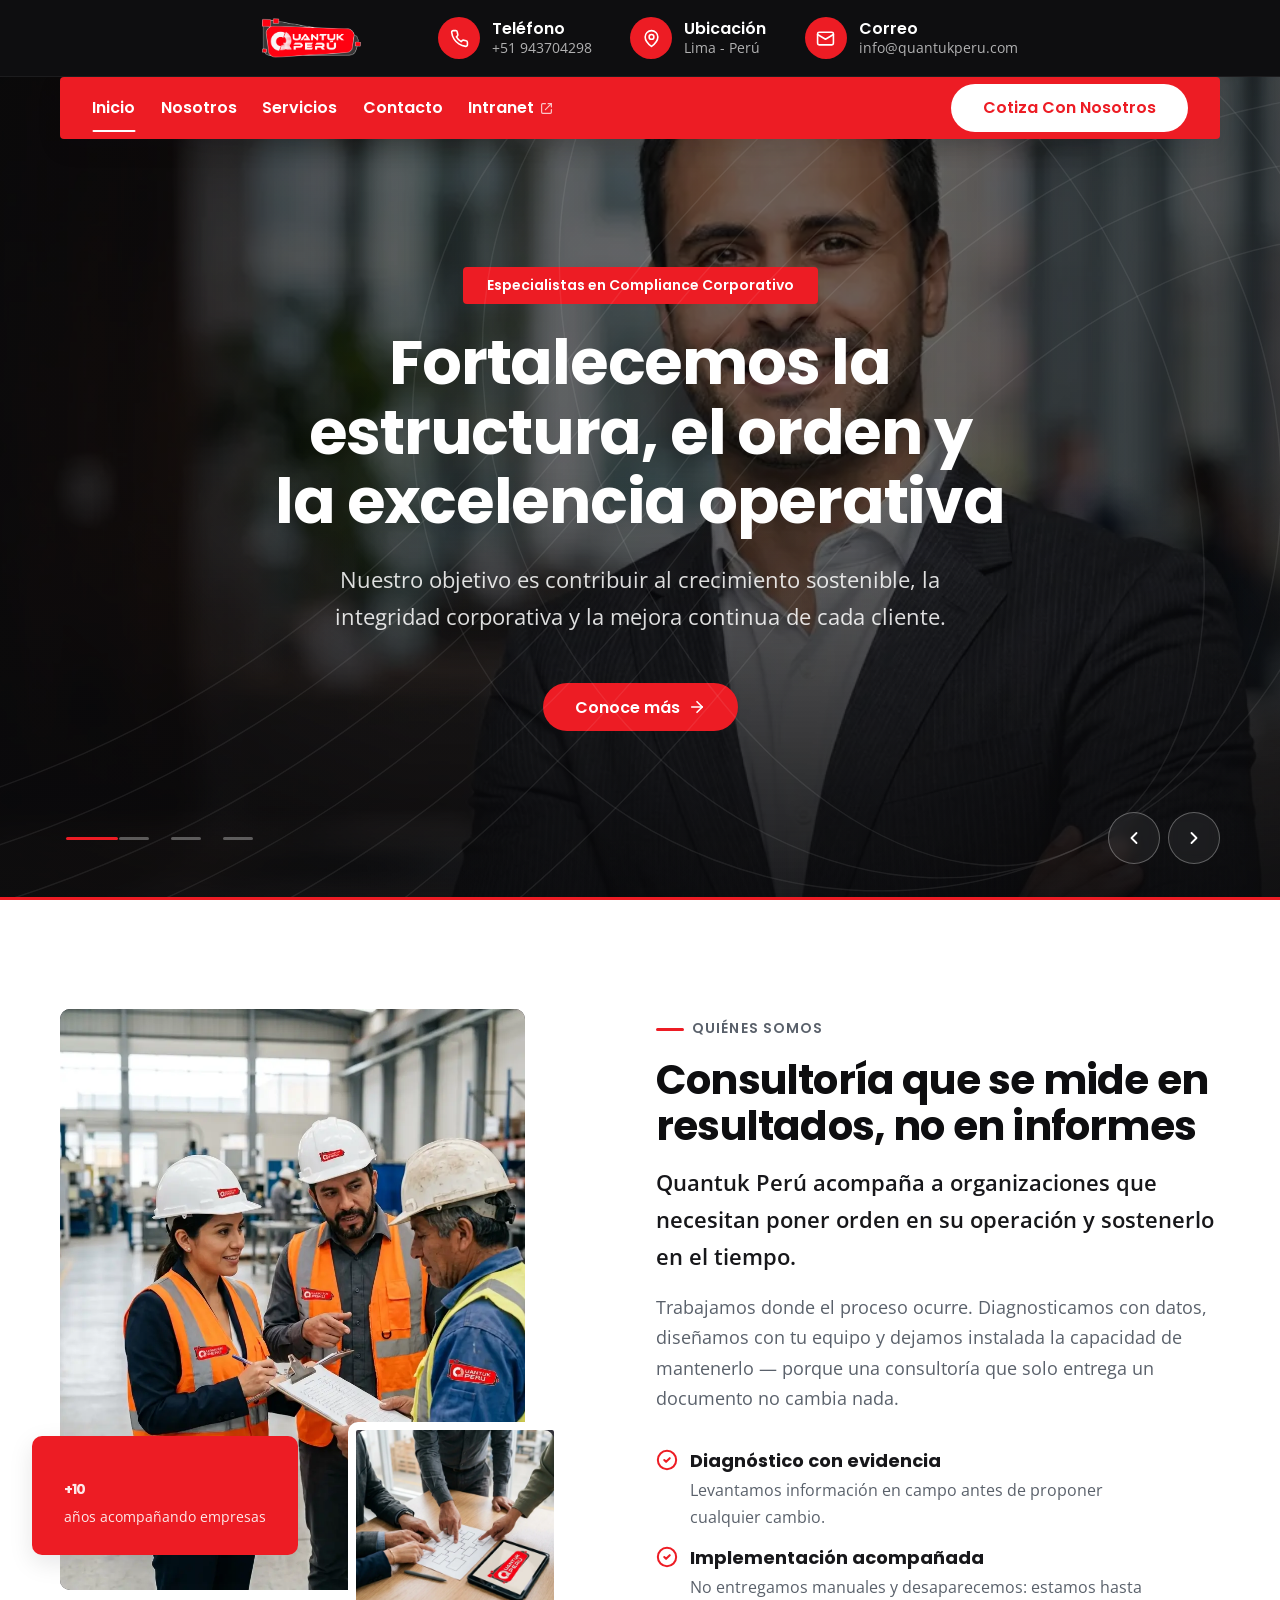
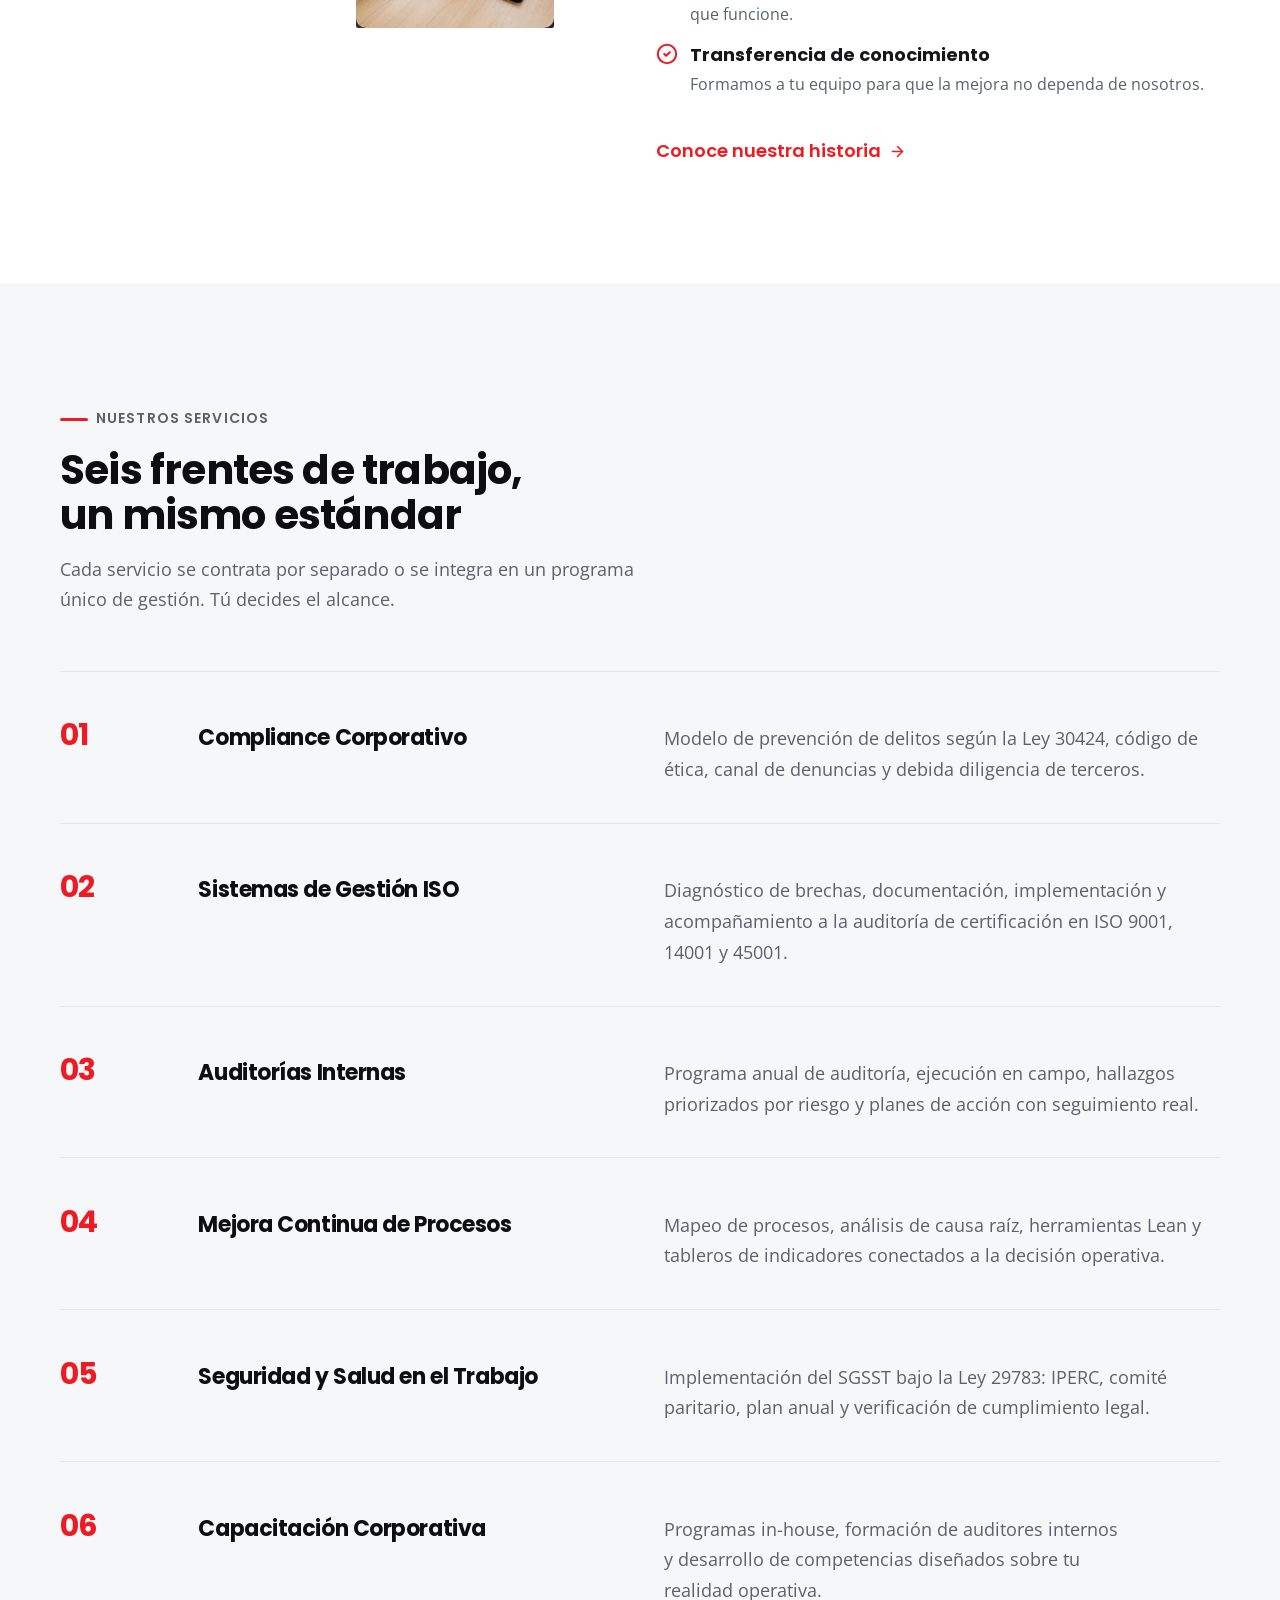
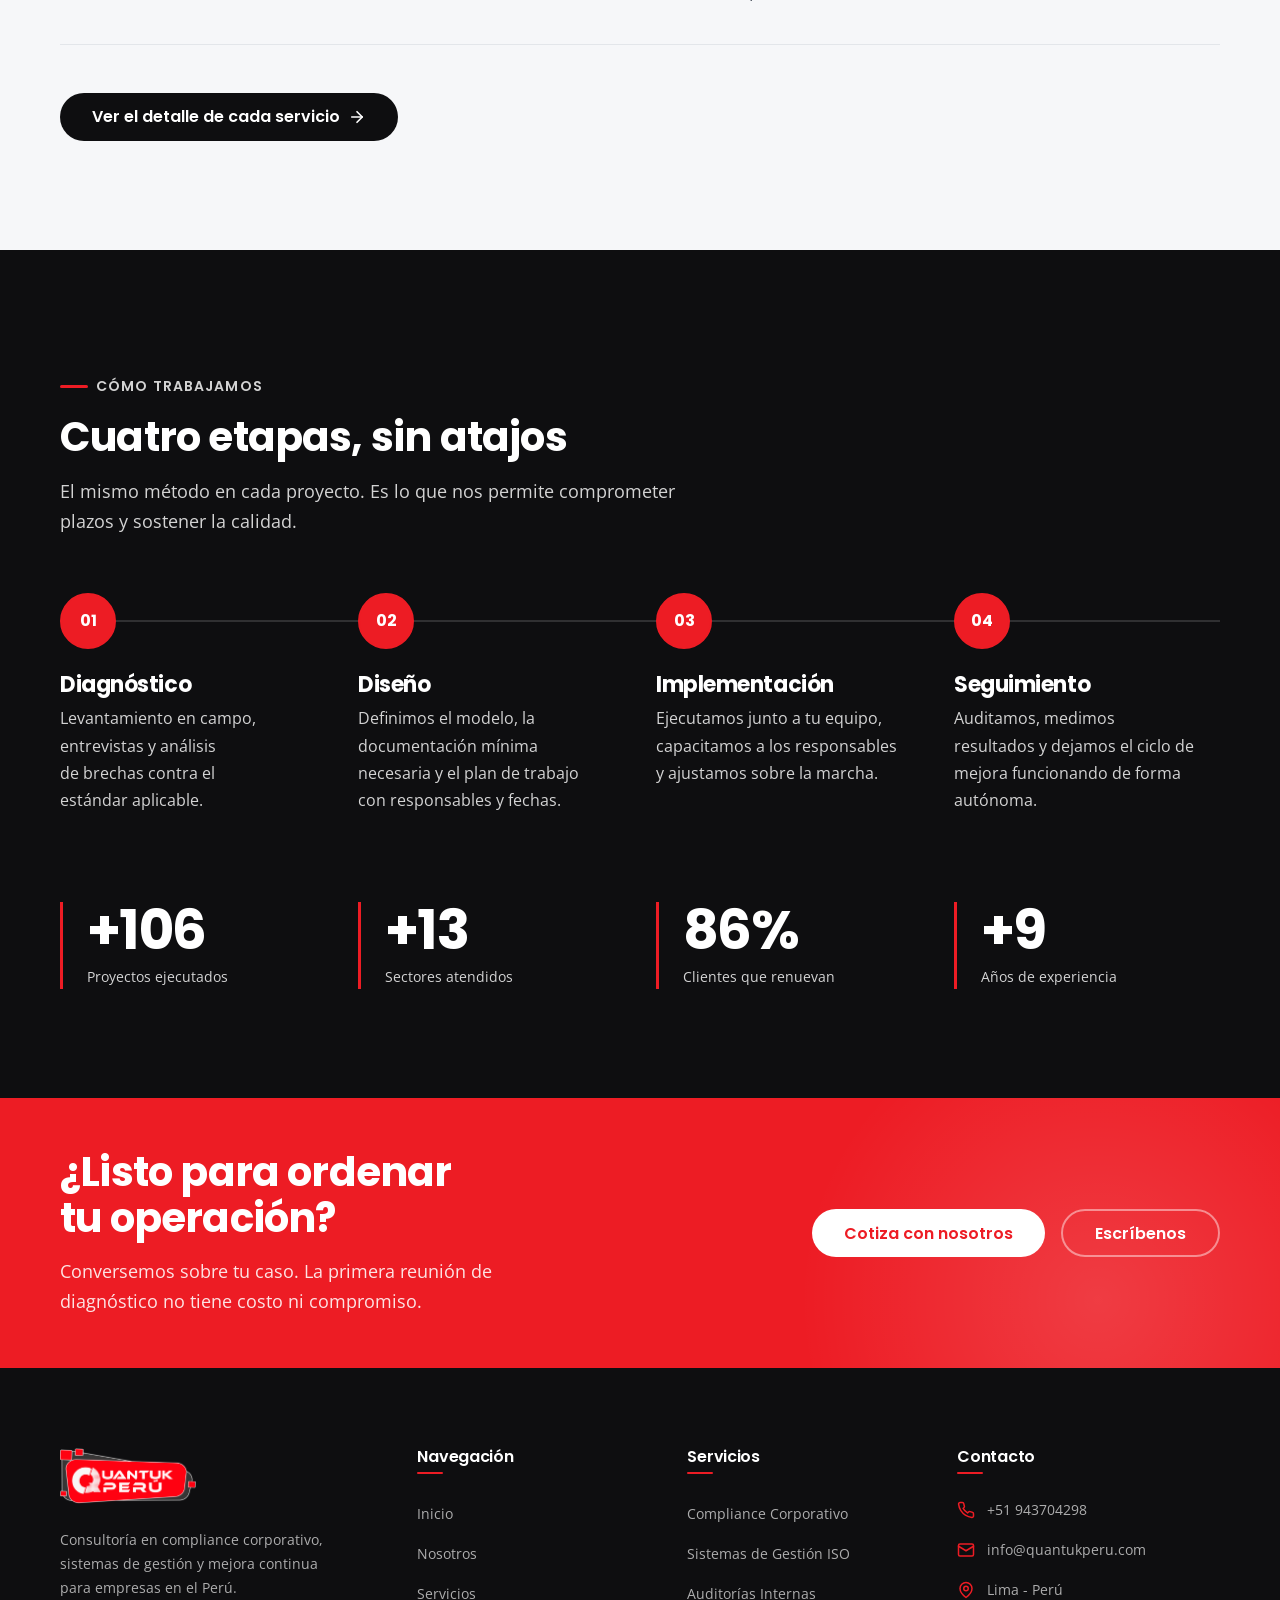
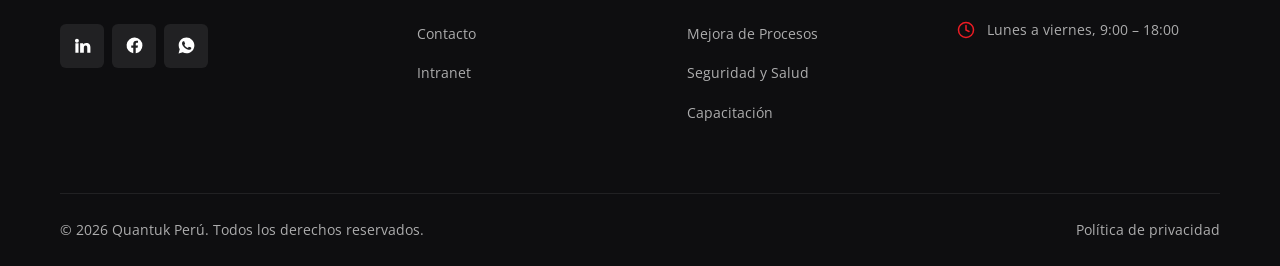
==== index.html @ 762ba863 "feat: URLs limpias sin extensión .html Las páginas se publican como /servicios en lugar de /servicio" ====
<!DOCTYPE html>
<html lang="es-PE">
<head>
<meta charset="utf-8">
<meta name="viewport" content="width=device-width, initial-scale=1">

<title>Quantuk Perú | Consultoría en Compliance y Mejora Continua</title>
<meta name="description" content="Consultora peruana en compliance corporativo, sistemas de gestión ISO y mejora continua de procesos. Fortalecemos la estructura, el orden y la excelencia operativa de tu empresa.">
<link rel="canonical" href="https://quantukperu.com/">
<meta name="robots" content="index, follow">
<meta name="theme-color" content="#ed1c24">

<!-- Open Graph / redes sociales -->
<meta property="og:type" content="website">
<meta property="og:locale" content="es_PE">
<meta property="og:site_name" content="Quantuk Perú">
<meta property="og:title" content="Quantuk Perú | Consultoría en Compliance y Mejora Continua">
<meta property="og:description" content="Fortalecemos la estructura, el orden y la excelencia operativa de tu empresa.">
<meta property="og:url" content="https://quantukperu.com/">
<meta property="og:image" content="https://quantukperu.com/assets/imagen/og/og-image.png">
<meta property="og:image:width" content="1200">
<meta property="og:image:height" content="630">
<meta name="twitter:card" content="summary_large_image">
<meta name="twitter:title" content="Quantuk Perú | Consultoría en Compliance y Mejora Continua">
<meta name="twitter:description" content="Fortalecemos la estructura, el orden y la excelencia operativa de tu empresa.">
<meta name="twitter:image" content="https://quantukperu.com/assets/imagen/og/og-image.png">

<link rel="icon" href="assets/imagen/LOGO ORIGINAL.png" type="image/png">
<link rel="apple-touch-icon" href="assets/imagen/LOGO ORIGINAL.png">

<link rel="preconnect" href="https://fonts.googleapis.com">
<link rel="preconnect" href="https://fonts.gstatic.com" crossorigin>
<link rel="stylesheet" href="https://fonts.googleapis.com/css2?family=Open+Sans:wght@300;400;500;600;700&family=Poppins:wght@400;500;600;700&display=swap">

<!-- Primera imagen del carrusel: es el elemento LCP de la página, la
     métrica de velocidad que mide Google. Se pide antes que las hojas
     de estilo para que empiece a descargar cuanto antes. -->
<link rel="preload" as="image" href="assets/imagen/hero/consultoria-compliance-corporativo.webp" fetchpriority="high">

<link rel="stylesheet" href="assets/css/base.css">
<link rel="stylesheet" href="assets/css/layout.css">
<link rel="stylesheet" href="assets/css/components.css">
<link rel="stylesheet" href="assets/css/pages.css">

<!-- Datos estructurados: identidad de la empresa para Google -->
<script type="application/ld+json">
{
  "@context": "https://schema.org",
  "@type": "ProfessionalService",
  "@id": "https://quantukperu.com/#organization",
  "name": "Quantuk Perú",
  "description": "Consultoría en compliance corporativo, sistemas de gestión ISO y mejora continua de procesos.",
  "url": "https://quantukperu.com/",
  "logo": "https://quantukperu.com/assets/imagen/LOGO ORIGINAL.png",
  "image": "https://quantukperu.com/assets/imagen/og/og-image.png",
  "telephone": "+51943704298",
  "email": "info@quantukperu.com",
  "priceRange": "$$",
  "address": {
    "@type": "PostalAddress",
    "addressLocality": "Lima",
    "addressCountry": "PE"
  },
  "areaServed": { "@type": "Country", "name": "Perú" },
  "knowsAbout": [
    "Compliance corporativo",
    "ISO 9001",
    "ISO 14001",
    "ISO 45001",
    "Auditoría interna",
    "Mejora continua de procesos",
    "Seguridad y salud en el trabajo"
  ]
}
</script>
</head>

<body>

<a class="skip-link" href="#main">Saltar al contenido principal</a>
<div class="scroll-progress" aria-hidden="true"></div>

<!-- ==========================================================================
     Sprite de iconos. Definido una sola vez, referenciado con <use>.
     SVG en vez de emojis: escalan sin perder nitidez y heredan el color.
     ========================================================================== -->
<svg width="0" height="0" style="position:absolute" aria-hidden="true" focusable="false">
  <defs>
    <g id="i-phone" fill="none" stroke="currentColor" stroke-width="2" stroke-linecap="round" stroke-linejoin="round"><path d="M22 16.92v3a2 2 0 0 1-2.18 2 19.79 19.79 0 0 1-8.63-3.07 19.5 19.5 0 0 1-6-6 19.79 19.79 0 0 1-3.07-8.67A2 2 0 0 1 4.11 2h3a2 2 0 0 1 2 1.72c.13.96.36 1.9.7 2.81a2 2 0 0 1-.45 2.11L8.09 9.91a16 16 0 0 0 6 6l1.27-1.27a2 2 0 0 1 2.11-.45c.9.34 1.85.57 2.81.7A2 2 0 0 1 22 16.92z"/></g>
    <g id="i-pin" fill="none" stroke="currentColor" stroke-width="2" stroke-linecap="round" stroke-linejoin="round"><path d="M20 10c0 6-8 12-8 12s-8-6-8-12a8 8 0 0 1 16 0z"/><circle cx="12" cy="10" r="3"/></g>
    <g id="i-mail" fill="none" stroke="currentColor" stroke-width="2" stroke-linecap="round" stroke-linejoin="round"><rect x="2" y="4" width="20" height="16" rx="2"/><path d="m22 7-10 6L2 7"/></g>
    <g id="i-arrow-right" fill="none" stroke="currentColor" stroke-width="2.2" stroke-linecap="round" stroke-linejoin="round"><path d="M5 12h14"/><path d="m12 5 7 7-7 7"/></g>
    <g id="i-chevron-left" fill="none" stroke="currentColor" stroke-width="2.2" stroke-linecap="round" stroke-linejoin="round"><path d="m15 18-6-6 6-6"/></g>
    <g id="i-chevron-right" fill="none" stroke="currentColor" stroke-width="2.2" stroke-linecap="round" stroke-linejoin="round"><path d="m9 18 6-6-6-6"/></g>
    <g id="i-check" fill="none" stroke="currentColor" stroke-width="2.2" stroke-linecap="round" stroke-linejoin="round"><circle cx="12" cy="12" r="10"/><path d="m9 12 2 2 4-4"/></g>
    <g id="i-close" fill="none" stroke="currentColor" stroke-width="2.2" stroke-linecap="round" stroke-linejoin="round"><path d="M18 6 6 18"/><path d="m6 6 12 12"/></g>
    <g id="i-external" fill="none" stroke="currentColor" stroke-width="2.2" stroke-linecap="round" stroke-linejoin="round"><path d="M15 3h6v6"/><path d="M10 14 21 3"/><path d="M21 14v5a2 2 0 0 1-2 2H5a2 2 0 0 1-2-2V5a2 2 0 0 1 2-2h5"/></g>
    <g id="i-alert" fill="none" stroke="currentColor" stroke-width="2.2" stroke-linecap="round" stroke-linejoin="round"><circle cx="12" cy="12" r="10"/><path d="M12 8v4"/><path d="M12 16h.01"/></g>
    <g id="i-clock" fill="none" stroke="currentColor" stroke-width="2" stroke-linecap="round" stroke-linejoin="round"><circle cx="12" cy="12" r="10"/><path d="M12 6v6l4 2"/></g>
    <g id="i-linkedin" fill="currentColor"><path d="M4.98 3.5a2.5 2.5 0 1 1 0 5 2.5 2.5 0 0 1 0-5zM3 9h4v12H3zM9 9h3.8v1.64h.05c.53-.95 1.83-1.95 3.76-1.95C20.6 8.69 22 11 22 14.4V21h-4v-5.9c0-1.4-.03-3.2-2-3.2s-2.3 1.53-2.3 3.1V21H9z"/></g>
    <g id="i-facebook" fill="currentColor"><path d="M22 12a10 10 0 1 0-11.56 9.88v-6.99H7.9V12h2.54V9.8c0-2.5 1.5-3.89 3.77-3.89 1.1 0 2.24.2 2.24.2v2.46h-1.26c-1.24 0-1.63.77-1.63 1.56V12h2.78l-.45 2.89h-2.33v6.99A10 10 0 0 0 22 12z"/></g>
    <g id="i-whatsapp" fill="currentColor"><path d="M12.04 2C6.58 2 2.13 6.45 2.13 11.91c0 1.75.46 3.45 1.32 4.95L2 22l5.25-1.38a9.87 9.87 0 0 0 4.79 1.22h.01c5.46 0 9.91-4.45 9.91-9.91 0-2.65-1.03-5.14-2.9-7.01A9.82 9.82 0 0 0 12.04 2zm5.8 14.06c-.25.69-1.44 1.32-1.99 1.37-.53.05-1.02.24-3.44-.72-2.9-1.14-4.74-4.1-4.88-4.29-.14-.19-1.16-1.55-1.16-2.95s.73-2.09 1-2.38c.26-.29.57-.36.76-.36h.55c.17 0 .42-.07.65.5.24.58.81 2 .88 2.14.07.15.12.32.02.5-.1.19-.15.31-.29.48-.15.17-.31.38-.44.51-.15.14-.3.3-.13.59.17.29.76 1.25 1.63 2.03 1.12 1 2.06 1.31 2.35 1.46.29.14.46.12.63-.07.17-.19.73-.85.92-1.14.19-.29.39-.24.65-.14.26.09 1.66.78 1.94.93.29.14.48.21.55.33.07.12.07.69-.18 1.38z"/></g>
  </defs>
</svg>

<!-- ==========================================================================
     HEADER — topbar negra + barra roja montada sobre el hero
     Idéntico en las cuatro páginas.
     ========================================================================== -->
<header class="site-header" id="siteHeader">

  <div class="topbar">
    <div class="container topbar__inner">

      <a class="brand" href="/" aria-label="Quantuk Perú, ir al inicio">
        <img src="assets/imagen/LOGO ORIGINAL.png" alt="Quantuk Perú" width="200" height="67">
      </a>

      <ul class="topbar__contacts">
        <li class="topbar__contact">
          <span class="topbar__icon" aria-hidden="true"><svg viewBox="0 0 24 24"><use href="#i-phone"></use></svg></span>
          <span class="topbar__meta">
            <span class="topbar__label">Teléfono</span>
            <a class="topbar__value" href="tel:+51943704298">+51 943704298</a>
          </span>
        </li>
        <li class="topbar__contact">
          <span class="topbar__icon" aria-hidden="true"><svg viewBox="0 0 24 24"><use href="#i-pin"></use></svg></span>
          <span class="topbar__meta">
            <span class="topbar__label">Ubicación</span>
            <span class="topbar__value">Lima - Perú</span>
          </span>
        </li>
        <li class="topbar__contact">
          <span class="topbar__icon" aria-hidden="true"><svg viewBox="0 0 24 24"><use href="#i-mail"></use></svg></span>
          <span class="topbar__meta">
            <span class="topbar__label">Correo</span>
            <a class="topbar__value" href="mailto:info@quantukperu.com">info@quantukperu.com</a>
          </span>
        </li>
      </ul>

    </div>
  </div>

  <div class="container navbar-wrap">
    <nav class="navbar" aria-label="Navegación principal">

      <a class="navbar__brand" href="/" aria-label="Quantuk Perú, ir al inicio">
        <img src="assets/imagen/LOGO ORIGINAL.png" alt="" width="102" height="34">
      </a>

      <ul class="navbar__menu">
        <li><a class="navbar__link" href="/" aria-current="page">Inicio</a></li>
        <li><a class="navbar__link" href="/nosotros">Nosotros</a></li>
        <li><a class="navbar__link" href="/servicios">Servicios</a></li>
        <li><a class="navbar__link" href="/contacto">Contacto</a></li>
        <li>
          <a class="navbar__link navbar__link--external" href="https://rrhh.quantukperu.com/login" target="_blank" rel="noopener noreferrer">
            Intranet
            <svg viewBox="0 0 24 24" aria-hidden="true"><use href="#i-external"></use></svg>
            <span class="visually-hidden">(se abre en una pestaña nueva)</span>
          </a>
        </li>
      </ul>

      <div class="navbar__actions">
        <button class="btn btn--light" type="button" data-quote-open>Cotiza Con Nosotros</button>
        <button class="nav-toggle" type="button" data-drawer-open aria-expanded="false" aria-controls="mobileDrawer" aria-label="Abrir menú de navegación">
          <span class="nav-toggle__bars"></span>
        </button>
      </div>

    </nav>
  </div>

</header>

<!-- Drawer móvil -->
<div class="drawer-scrim" aria-hidden="true"></div>

<aside class="drawer" id="mobileDrawer" aria-hidden="true" aria-label="Menú de navegación">
  <div class="drawer__head">
    <img src="assets/imagen/LOGO ORIGINAL.png" alt="Quantuk Perú" width="120" height="40">
    <button class="drawer__close" type="button" data-drawer-close aria-label="Cerrar menú">
      <svg viewBox="0 0 24 24" aria-hidden="true"><use href="#i-close"></use></svg>
    </button>
  </div>

  <nav class="drawer__menu" aria-label="Navegación móvil">
    <a class="drawer__link" href="/" aria-current="page">Inicio</a>
    <a class="drawer__link" href="/nosotros">Nosotros</a>
    <a class="drawer__link" href="/servicios">Servicios</a>
    <a class="drawer__link" href="/contacto">Contacto</a>
    <a class="drawer__link" href="https://rrhh.quantukperu.com/login" target="_blank" rel="noopener noreferrer">
      Intranet <svg viewBox="0 0 24 24" aria-hidden="true"><use href="#i-external"></use></svg>
    </a>
  </nav>

  <button class="btn btn--primary btn--block" type="button" data-quote-open>Cotiza Con Nosotros</button>

  <div class="drawer__contacts">
    <a href="tel:+51943704298"><svg viewBox="0 0 24 24" aria-hidden="true"><use href="#i-phone"></use></svg> +51 943704298</a>
    <a href="mailto:info@quantukperu.com"><svg viewBox="0 0 24 24" aria-hidden="true"><use href="#i-mail"></use></svg> info@quantukperu.com</a>
    <span><svg viewBox="0 0 24 24" aria-hidden="true"><use href="#i-pin"></use></svg> Lima - Perú</span>
  </div>
</aside>

<main id="main">

  <!-- ========================================================================
       HERO — carrusel de 4 diapositivas
       Cada slide trae su propia imagen y su propio texto.
       Cada foto va en una etiqueta de imagen con su texto alternativo.
       Nombres y medidas: assets/imagen/LEEME-IMAGENES.md
       ======================================================================== -->
  <section class="hero" data-carousel aria-roledescription="carrusel" aria-label="Presentación de Quantuk Perú" tabindex="-1">

    <div class="hero__slides">

      <article class="hero__slide is-active" id="hero-slide-1" role="tabpanel" aria-roledescription="diapositiva" aria-label="1 de 4">
        <div class="hero__media">
            <img src="assets/imagen/hero/consultoria-compliance-corporativo.webp"
                 alt="Consultor de Quantuk Perú en las oficinas de una empresa cliente en Lima"
                 width="1488" height="716" fetchpriority="high" decoding="async">
          </div>
        <div class="hero__scrim"></div>
        <div class="hero__content">
          <div class="container">
            <div class="hero__body">
              <p class="hero__eyebrow">Especialistas en Compliance Corporativo</p>
              <h1 class="hero__title">Fortalecemos la estructura, el orden y la excelencia operativa</h1>
              <p class="hero__text">Nuestro objetivo es contribuir al crecimiento sostenible, la integridad corporativa y la mejora continua de cada cliente.</p>
              <div class="hero__actions">
                <a class="btn btn--primary" href="/nosotros">Conoce más <svg viewBox="0 0 24 24" aria-hidden="true"><use href="#i-arrow-right"></use></svg></a>
              </div>
            </div>
          </div>
        </div>
      </article>

      <article class="hero__slide" id="hero-slide-2" role="tabpanel" aria-roledescription="diapositiva" aria-label="2 de 4">
        <div class="hero__media">
            <img src="assets/imagen/hero/certificacion-iso-9001-14001-45001.webp"
                 alt="Equipo consultor junto a los sellos de certificación ISO 9001, ISO 14001 e ISO 45001"
                 width="1488" height="716" fetchpriority="low" decoding="async">
          </div>
        <div class="hero__scrim"></div>
        <div class="hero__content">
          <div class="container">
            <div class="hero__body">
              <p class="hero__eyebrow">Sistemas de Gestión ISO</p>
              <p class="hero__title">Certificaciones que sostienen tu crecimiento</p>
              <p class="hero__text">Diagnóstico, implementación y acompañamiento hasta la certificación en ISO 9001, ISO 14001 e ISO 45001.</p>
              <div class="hero__actions">
                <a class="btn btn--primary" href="/servicios">Ver servicios <svg viewBox="0 0 24 24" aria-hidden="true"><use href="#i-arrow-right"></use></svg></a>
              </div>
            </div>
          </div>
        </div>
      </article>

      <article class="hero__slide" id="hero-slide-3" role="tabpanel" aria-roledescription="diapositiva" aria-label="3 de 4">
        <div class="hero__media">
            <img src="assets/imagen/hero/mejora-continua-de-procesos.webp"
                 alt="Consultora revisando indicadores de proceso en una sala de trabajo"
                 width="1488" height="716" fetchpriority="low" decoding="async">
          </div>
        <div class="hero__scrim"></div>
        <div class="hero__content">
          <div class="container">
            <div class="hero__body">
              <p class="hero__eyebrow">Mejora Continua de Procesos</p>
              <p class="hero__title">Procesos claros, decisiones firmes, resultados medibles</p>
              <p class="hero__text">Mapeamos tu operación, eliminamos lo que no aporta y construimos indicadores que de verdad se usan para decidir.</p>
              <div class="hero__actions">
                <a class="btn btn--primary" href="#metodologia">Ver metodología <svg viewBox="0 0 24 24" aria-hidden="true"><use href="#i-arrow-right"></use></svg></a>
              </div>
            </div>
          </div>
        </div>
      </article>

      <article class="hero__slide" id="hero-slide-4" role="tabpanel" aria-roledescription="diapositiva" aria-label="4 de 4">
        <div class="hero__media">
            <img src="assets/imagen/hero/capacitacion-corporativa-empresas.webp"
                 alt="Sesión de capacitación corporativa con el equipo operativo de un cliente"
                 width="1488" height="716" fetchpriority="low" decoding="async">
          </div>
        <div class="hero__scrim"></div>
        <div class="hero__content">
          <div class="container">
            <div class="hero__body">
              <p class="hero__eyebrow">Capacitación Corporativa</p>
              <p class="hero__title">Equipos preparados para sostener el estándar</p>
              <p class="hero__text">Programas diseñados sobre la realidad operativa de tu organización, no sobre plantillas genéricas.</p>
              <div class="hero__actions">
                <button class="btn btn--primary" type="button" data-quote-open data-quote-service="capacitacion">Cotiza con nosotros <svg viewBox="0 0 24 24" aria-hidden="true"><use href="#i-arrow-right"></use></svg></button>
              </div>
            </div>
          </div>
        </div>
      </article>

    </div>

    <!-- Line-art decorativo, capa de parallax -->
    <div class="hero__lines" data-parallax="0.08" aria-hidden="true">
      <svg viewBox="0 0 900 900" preserveAspectRatio="xMidYMid slice" fill="none" stroke="rgba(255,255,255,.28)" stroke-width="1">
        <path d="M-40 700C160 640 300 520 420 360S700 60 940 40"/>
        <path d="M-40 740C170 680 315 560 435 400S710 100 940 80"/>
        <path d="M-40 780C180 720 330 600 450 440S720 140 940 120"/>
        <path d="M-40 820C190 760 345 640 465 480S730 180 940 160"/>
        <path d="M-40 860C200 800 360 680 480 520S740 220 940 200"/>
        <path d="M60 900C240 820 380 700 500 545S760 260 940 245"/>
        <path d="M140 900C300 840 420 730 540 580S790 310 940 300"/>
        <ellipse cx="620" cy="430" rx="330" ry="330" transform="rotate(-24 620 430)"/>
        <ellipse cx="620" cy="430" rx="270" ry="330" transform="rotate(-24 620 430)"/>
        <ellipse cx="620" cy="430" rx="200" ry="330" transform="rotate(-24 620 430)"/>
      </svg>
    </div>

    <!-- Controles -->
    <div class="hero__controls">
      <div class="hero__dots" role="tablist" aria-label="Seleccionar diapositiva">
        <button class="hero__dot" type="button" role="tab" aria-controls="hero-slide-1" aria-selected="true" aria-label="Diapositiva 1"></button>
        <button class="hero__dot" type="button" role="tab" aria-controls="hero-slide-2" aria-selected="false" aria-label="Diapositiva 2"></button>
        <button class="hero__dot" type="button" role="tab" aria-controls="hero-slide-3" aria-selected="false" aria-label="Diapositiva 3"></button>
        <button class="hero__dot" type="button" role="tab" aria-controls="hero-slide-4" aria-selected="false" aria-label="Diapositiva 4"></button>
      </div>

      <div class="hero__arrows">
        <button class="hero__arrow" type="button" data-carousel-prev aria-label="Diapositiva anterior">
          <svg viewBox="0 0 24 24" aria-hidden="true"><use href="#i-chevron-left"></use></svg>
        </button>
        <button class="hero__arrow" type="button" data-carousel-next aria-label="Diapositiva siguiente">
          <svg viewBox="0 0 24 24" aria-hidden="true"><use href="#i-chevron-right"></use></svg>
        </button>
      </div>
    </div>

    <div class="hero__progress" aria-hidden="true"><span></span></div>
    <p class="visually-hidden" aria-live="polite" data-carousel-live></p>

  </section>

  <!-- ========================================================================
       NOSOTROS — composición editorial asimétrica
       ======================================================================== -->
  <section class="section" id="nosotros" aria-labelledby="nosotros-title">
    <div class="container grid">

      <div class="col-5" data-reveal="left">
        <div class="editorial">
          <div class="editorial-media">
            <img class="editorial-media__img" src="assets/imagen/nosotros/consultores-en-planta-cliente.webp"
               alt="Consultores de Quantuk Perú revisando un proceso junto al equipo de un cliente"
               width="900" height="1125" loading="lazy" decoding="async">
            <div class="editorial-media__inset">
              <img class="editorial-media__img" src="assets/imagen/nosotros/reunion-de-trabajo-consultoria.webp"
               alt="Equipo de trabajo analizando un diagrama de procesos"
               width="600" height="600" loading="lazy" decoding="async">
            </div>
          </div>
          <div class="editorial-badge">
            <strong><span data-count-to="10" data-count-prefix="+">+10</span></strong>
            <span>años acompañando empresas</span>
          </div>
        </div>
      </div>

      <div class="col-6 start-7 self-center prose" data-reveal>
        <p class="eyebrow">Quiénes somos</p>
        <h2 id="nosotros-title">Consultoría que se mide en resultados, no en informes</h2>
        <p class="lead">Quantuk Perú acompaña a organizaciones que necesitan poner orden en su operación y sostenerlo en el tiempo.</p>
        <p>Trabajamos donde el proceso ocurre. Diagnosticamos con datos, diseñamos con tu equipo y dejamos instalada la capacidad de mantenerlo — porque una consultoría que solo entrega un documento no cambia nada.</p>

        <ul class="checklist">
          <li>
            <svg viewBox="0 0 24 24" aria-hidden="true"><use href="#i-check"></use></svg>
            <span>
              <strong>Diagnóstico con evidencia</strong>
              <p>Levantamos información en campo antes de proponer cualquier cambio.</p>
            </span>
          </li>
          <li>
            <svg viewBox="0 0 24 24" aria-hidden="true"><use href="#i-check"></use></svg>
            <span>
              <strong>Implementación acompañada</strong>
              <p>No entregamos manuales y desaparecemos: estamos hasta que funcione.</p>
            </span>
          </li>
          <li>
            <svg viewBox="0 0 24 24" aria-hidden="true"><use href="#i-check"></use></svg>
            <span>
              <strong>Transferencia de conocimiento</strong>
              <p>Formamos a tu equipo para que la mejora no dependa de nosotros.</p>
            </span>
          </li>
        </ul>

        <p style="margin-top:var(--space-lg)">
          <a class="link-arrow" href="/nosotros">Conoce nuestra historia <svg viewBox="0 0 24 24" aria-hidden="true"><use href="#i-arrow-right"></use></svg></a>
        </p>
      </div>

    </div>
  </section>

  <!-- ========================================================================
       SERVICIOS — filas numeradas, sin cards
       ======================================================================== -->
  <section class="section section--alt" id="servicios" aria-labelledby="servicios-title">
    <div class="container">

      <div class="section-head" data-reveal>
        <p class="eyebrow">Nuestros servicios</p>
        <h2 id="servicios-title">Seis frentes de trabajo, un mismo estándar</h2>
        <p>Cada servicio se contrata por separado o se integra en un programa único de gestión. Tú decides el alcance.</p>
      </div>

      <div class="feature-rows">

        <article class="feature-row" data-reveal data-reveal-delay="0">
          <span class="feature-row__num">01</span>
          <h3>Compliance Corporativo</h3>
          <p>Modelo de prevención de delitos según la Ley 30424, código de ética, canal de denuncias y debida diligencia de terceros.</p>
        </article>

        <article class="feature-row" data-reveal data-reveal-delay="60">
          <span class="feature-row__num">02</span>
          <h3>Sistemas de Gestión ISO</h3>
          <p>Diagnóstico de brechas, documentación, implementación y acompañamiento a la auditoría de certificación en ISO 9001, 14001 y 45001.</p>
        </article>

        <article class="feature-row" data-reveal data-reveal-delay="120">
          <span class="feature-row__num">03</span>
          <h3>Auditorías Internas</h3>
          <p>Programa anual de auditoría, ejecución en campo, hallazgos priorizados por riesgo y planes de acción con seguimiento real.</p>
        </article>

        <article class="feature-row" data-reveal data-reveal-delay="180">
          <span class="feature-row__num">04</span>
          <h3>Mejora Continua de Procesos</h3>
          <p>Mapeo de procesos, análisis de causa raíz, herramientas Lean y tableros de indicadores conectados a la decisión operativa.</p>
        </article>

        <article class="feature-row" data-reveal data-reveal-delay="240">
          <span class="feature-row__num">05</span>
          <h3>Seguridad y Salud en el Trabajo</h3>
          <p>Implementación del SGSST bajo la Ley 29783: IPERC, comité paritario, plan anual y verificación de cumplimiento legal.</p>
        </article>

        <article class="feature-row" data-reveal data-reveal-delay="300">
          <span class="feature-row__num">06</span>
          <h3>Capacitación Corporativa</h3>
          <p>Programas in-house, formación de auditores internos y desarrollo de competencias diseñados sobre tu realidad operativa.</p>
        </article>

      </div>

      <p style="margin-top:var(--space-xl)" data-reveal>
        <a class="btn btn--dark" href="/servicios">Ver el detalle de cada servicio <svg viewBox="0 0 24 24" aria-hidden="true"><use href="#i-arrow-right"></use></svg></a>
      </p>

    </div>
  </section>


  <!-- ========================================================================
       METODOLOGÍA + CIFRAS
       ======================================================================== -->
  <section class="section section--dark" id="metodologia" aria-labelledby="metodologia-title">
    <div class="container">

      <div class="section-head" data-reveal>
        <p class="eyebrow">Cómo trabajamos</p>
        <h2 id="metodologia-title">Cuatro etapas, sin atajos</h2>
        <p>El mismo método en cada proyecto. Es lo que nos permite comprometer plazos y sostener la calidad.</p>
      </div>

      <div class="timeline">
        <article class="timeline__step" data-reveal data-reveal-delay="0">
          <div class="timeline__marker">01</div>
          <h3>Diagnóstico</h3>
          <p>Levantamiento en campo, entrevistas y análisis de brechas contra el estándar aplicable.</p>
        </article>
        <article class="timeline__step" data-reveal data-reveal-delay="80">
          <div class="timeline__marker">02</div>
          <h3>Diseño</h3>
          <p>Definimos el modelo, la documentación mínima necesaria y el plan de trabajo con responsables y fechas.</p>
        </article>
        <article class="timeline__step" data-reveal data-reveal-delay="160">
          <div class="timeline__marker">03</div>
          <h3>Implementación</h3>
          <p>Ejecutamos junto a tu equipo, capacitamos a los responsables y ajustamos sobre la marcha.</p>
        </article>
        <article class="timeline__step" data-reveal data-reveal-delay="240">
          <div class="timeline__marker">04</div>
          <h3>Seguimiento</h3>
          <p>Auditamos, medimos resultados y dejamos el ciclo de mejora funcionando de forma autónoma.</p>
        </article>
      </div>

      <!-- TODO: reemplazar estas cifras por las reales de Quantuk antes de publicar -->
      <div class="stats" style="margin-top:var(--space-3xl)" data-reveal>
        <div class="stat">
          <span class="stat__value" data-count-to="120" data-count-prefix="+">+120</span>
          <span class="stat__label">Proyectos ejecutados</span>
        </div>
        <div class="stat">
          <span class="stat__value" data-count-to="15" data-count-prefix="+">+15</span>
          <span class="stat__label">Sectores atendidos</span>
        </div>
        <div class="stat">
          <span class="stat__value" data-count-to="98" data-count-suffix="%">98%</span>
          <span class="stat__label">Clientes que renuevan</span>
        </div>
        <div class="stat">
          <span class="stat__value" data-count-to="10" data-count-prefix="+">+10</span>
          <span class="stat__label">Años de experiencia</span>
        </div>
      </div>

    </div>
  </section>

  <!-- ========================================================================
       BANDA CTA
       ======================================================================== -->
  <section class="cta-band" aria-labelledby="cta-title">
    <div class="container cta-band__inner">
      <div data-reveal="left">
        <h2 id="cta-title">¿Listo para ordenar tu operación?</h2>
        <p>Conversemos sobre tu caso. La primera reunión de diagnóstico no tiene costo ni compromiso.</p>
      </div>
      <div class="hero__actions" data-reveal="right">
        <button class="btn btn--light" type="button" data-quote-open>Cotiza con nosotros</button>
        <a class="btn btn--ghost" href="/contacto">Escríbenos</a>
      </div>
    </div>
  </section>

</main>

<!-- ==========================================================================
     FOOTER
     ========================================================================== -->
<footer class="site-footer">
  <div class="container">
    <div class="site-footer__grid">

      <div class="site-footer__brand">
        <img src="assets/imagen/LOGO ORIGINAL.png" alt="Quantuk Perú" width="168" height="56">
        <p>Consultoría en compliance corporativo, sistemas de gestión y mejora continua para empresas en el Perú.</p>
        <div class="footer-social">
          <a href="https://www.linkedin.com/" target="_blank" rel="noopener noreferrer" aria-label="LinkedIn de Quantuk Perú">
            <svg viewBox="0 0 24 24" aria-hidden="true"><use href="#i-linkedin"></use></svg>
          </a>
          <a href="https://www.facebook.com/" target="_blank" rel="noopener noreferrer" aria-label="Facebook de Quantuk Perú">
            <svg viewBox="0 0 24 24" aria-hidden="true"><use href="#i-facebook"></use></svg>
          </a>
          <a href="https://wa.me/51943704298" target="_blank" rel="noopener noreferrer" aria-label="WhatsApp de Quantuk Perú">
            <svg viewBox="0 0 24 24" aria-hidden="true"><use href="#i-whatsapp"></use></svg>
          </a>
        </div>
      </div>

      <nav aria-labelledby="footer-nav-title">
        <h2 class="footer-title" id="footer-nav-title">Navegación</h2>
        <ul class="footer-list">
          <li><a href="/">Inicio</a></li>
          <li><a href="/nosotros">Nosotros</a></li>
          <li><a href="/servicios">Servicios</a></li>
          <li><a href="/contacto">Contacto</a></li>
          <li><a href="https://rrhh.quantukperu.com/login" target="_blank" rel="noopener noreferrer">Intranet</a></li>
        </ul>
      </nav>

      <nav aria-labelledby="footer-serv-title">
        <h2 class="footer-title" id="footer-serv-title">Servicios</h2>
        <ul class="footer-list">
          <li><a href="/servicios#compliance">Compliance Corporativo</a></li>
          <li><a href="/servicios#iso">Sistemas de Gestión ISO</a></li>
          <li><a href="/servicios#auditorias">Auditorías Internas</a></li>
          <li><a href="/servicios#procesos">Mejora de Procesos</a></li>
          <li><a href="/servicios#sst">Seguridad y Salud</a></li>
          <li><a href="/servicios#capacitacion">Capacitación</a></li>
        </ul>
      </nav>

      <div>
        <h2 class="footer-title">Contacto</h2>
        <ul class="footer-contact">
          <li>
            <svg viewBox="0 0 24 24" aria-hidden="true"><use href="#i-phone"></use></svg>
            <a href="tel:+51943704298">+51 943704298</a>
          </li>
          <li>
            <svg viewBox="0 0 24 24" aria-hidden="true"><use href="#i-mail"></use></svg>
            <a href="mailto:info@quantukperu.com">info@quantukperu.com</a>
          </li>
          <li>
            <svg viewBox="0 0 24 24" aria-hidden="true"><use href="#i-pin"></use></svg>
            <span>Lima - Perú</span>
          </li>
          <li>
            <svg viewBox="0 0 24 24" aria-hidden="true"><use href="#i-clock"></use></svg>
            <span>Lunes a viernes, 9:00 – 18:00</span>
          </li>
        </ul>
      </div>

    </div>

    <div class="site-footer__bottom">
      <p>&copy; <span data-year>2026</span> Quantuk Perú. Todos los derechos reservados.</p>
      <p><a href="/contacto">Política de privacidad</a></p>
    </div>
  </div>
</footer>

<!-- ==========================================================================
     MODAL DE COTIZACIÓN — disponible en las cuatro páginas
     ========================================================================== -->
<div class="quote-modal" id="quoteModal" role="dialog" aria-modal="true" aria-labelledby="quote-title" aria-hidden="true">
  <div class="quote-modal__scrim" data-quote-close></div>

  <div class="quote-modal__dialog">
    <div class="quote-modal__head">
      <div>
        <h2 id="quote-title">Solicita tu cotización</h2>
        <p>Completa tus datos y te abrimos WhatsApp con la solicitud ya redactada. Solo tendrás que presionar enviar.</p>
      </div>
      <button class="quote-modal__close" type="button" data-quote-close aria-label="Cerrar formulario de cotización">
        <svg viewBox="0 0 24 24" aria-hidden="true"><use href="#i-close"></use></svg>
      </button>
    </div>

    <!-- Entrega por WhatsApp. Para pasar a correo: quitar data-whatsapp y poner data-endpoint="TU_URL" -->
    <form class="form" data-form data-whatsapp="51943704298" novalidate>
      <div class="form__row">
        <div class="field">
          <label class="field__label" for="quote-name">Nombre y apellido <span class="req" aria-hidden="true">*</span></label>
          <input class="field__control" type="text" id="quote-name" name="nombre" autocomplete="name" required>
          <span class="field__error"><svg viewBox="0 0 24 24" aria-hidden="true"><use href="#i-alert"></use></svg><span data-error-text></span></span>
        </div>
        <div class="field">
          <label class="field__label" for="quote-company">Empresa <span class="req" aria-hidden="true">*</span></label>
          <input class="field__control" type="text" id="quote-company" name="empresa" autocomplete="organization" required>
          <span class="field__error"><svg viewBox="0 0 24 24" aria-hidden="true"><use href="#i-alert"></use></svg><span data-error-text></span></span>
        </div>
      </div>

      <div class="form__row">
        <div class="field">
          <label class="field__label" for="quote-email">Correo corporativo <span class="req" aria-hidden="true">*</span></label>
          <input class="field__control" type="email" id="quote-email" name="correo" autocomplete="email" inputmode="email" required>
          <span class="field__error"><svg viewBox="0 0 24 24" aria-hidden="true"><use href="#i-alert"></use></svg><span data-error-text></span></span>
        </div>
        <div class="field">
          <label class="field__label" for="quote-phone">Teléfono <span class="req" aria-hidden="true">*</span></label>
          <input class="field__control" type="tel" id="quote-phone" name="telefono" autocomplete="tel" inputmode="tel" required>
          <span class="field__hint">Incluye el código de país, por ejemplo +51</span>
          <span class="field__error"><svg viewBox="0 0 24 24" aria-hidden="true"><use href="#i-alert"></use></svg><span data-error-text></span></span>
        </div>
      </div>

      <div class="field">
        <label class="field__label" for="quote-service">Servicio de interés <span class="req" aria-hidden="true">*</span></label>
        <select class="field__control" id="quote-service" name="servicio" required>
          <option value="">Selecciona un servicio</option>
          <option value="compliance">Compliance Corporativo</option>
          <option value="iso">Sistemas de Gestión ISO</option>
          <option value="auditorias">Auditorías Internas</option>
          <option value="procesos">Mejora Continua de Procesos</option>
          <option value="sst">Seguridad y Salud en el Trabajo</option>
          <option value="capacitacion">Capacitación Corporativa</option>
          <option value="otro">Otro / No estoy seguro</option>
        </select>
        <span class="field__error"><svg viewBox="0 0 24 24" aria-hidden="true"><use href="#i-alert"></use></svg><span data-error-text></span></span>
      </div>

      <div class="field">
        <label class="field__label" for="quote-message">Cuéntanos sobre tu necesidad <span class="req" aria-hidden="true">*</span></label>
        <textarea class="field__control" id="quote-message" name="mensaje" maxlength="900" required></textarea>
        <span class="field__error"><svg viewBox="0 0 24 24" aria-hidden="true"><use href="#i-alert"></use></svg><span data-error-text></span></span>
      </div>

      <div class="field field--check">
        <input type="checkbox" id="quote-consent" name="consentimiento" required>
        <label for="quote-consent">Autorizo el tratamiento de mis datos personales para ser contactado por Quantuk Perú.</label>
      </div>

      <div class="form__status" role="status" aria-live="polite">
        <svg viewBox="0 0 24 24" aria-hidden="true"><use href="#i-check"></use></svg>
        <span><span data-status-text></span> <a data-status-link href="#" target="_blank" rel="noopener noreferrer" hidden></a></span>
      </div>

      <button class="btn btn--primary btn--block" type="submit"><svg viewBox="0 0 24 24" aria-hidden="true"><use href="#i-whatsapp"></use></svg> Enviar por WhatsApp</button>
    </form>
  </div>
</div>

<script src="assets/js/main.js" defer></script>
<script src="assets/js/carousel.js" defer></script>
<script src="assets/js/forms.js" defer></script>

</body>
</html>
---- assets/css/base.css ----
/* ==========================================================================
   Quantuk Perú — base.css
   Design tokens, reset and typography.
   Source of truth for every color, size and motion value in the site.
   ========================================================================== */

/* --------------------------------------------------------------------------
   1. Design tokens
   -------------------------------------------------------------------------- */
:root {
  /* Brand — sampled from the corporate logo.
     Change --brand-red here and the whole site follows. */
  --brand-red: #ed1c24;
  --brand-red-dark: #c7141b;
  --brand-red-darker: #a10f15;
  --brand-red-soft: #fff1f1;
  --brand-graphite: #3d3d3d;

  /* Neutrals */
  --ink-900: #0e0e10;
  --ink-800: #17171a;
  --ink-700: #202024;
  --ink-600: #2c2c32;
  --slate-700: #414852;
  --slate-600: #5a616b;
  --slate-500: #737b85;
  --slate-400: #9aa1a9;
  --line: #e3e6ea;
  --line-strong: #ccd2d9;
  --surface: #f6f7f9;
  --surface-2: #eef0f3;
  --white: #ffffff;

  /* Semantic roles */
  --bg: var(--white);
  --bg-alt: var(--surface);
  --bg-dark: var(--ink-900);
  --text: var(--ink-800);
  --text-muted: var(--slate-600);
  --text-on-dark: rgba(255, 255, 255, 0.82);
  --primary: var(--brand-red);
  --on-primary: var(--white);
  --border: var(--line);
  --focus-ring: var(--brand-red);
  --danger: #d92d20;
  --success: #12805c;

  /* Typography */
  --font-heading: "Poppins", system-ui, -apple-system, "Segoe UI", Roboto, sans-serif;
  --font-body: "Open Sans", system-ui, -apple-system, "Segoe UI", Roboto, sans-serif;

  /* Fluid type scale — 1.25 minor third, clamped for mobile safety */
  --text-xs: 0.75rem;
  --text-sm: 0.875rem;
  --text-base: 1rem;
  --text-md: clamp(1.0625rem, 1.03rem + 0.17vw, 1.125rem);
  --text-lg: clamp(1.1875rem, 1.13rem + 0.3vw, 1.375rem);
  --text-xl: clamp(1.5rem, 1.38rem + 0.6vw, 1.875rem);
  --text-2xl: clamp(1.875rem, 1.65rem + 1.1vw, 2.625rem);
  --text-3xl: clamp(2.25rem, 1.85rem + 2vw, 3.75rem);
  --text-4xl: clamp(2.625rem, 1.9rem + 3.2vw, 4.5rem);

  /* Spacing — 4/8 rhythm */
  --space-3xs: 0.25rem;
  --space-2xs: 0.5rem;
  --space-xs: 0.75rem;
  --space-sm: 1rem;
  --space-md: 1.5rem;
  --space-lg: 2rem;
  --space-xl: 3rem;
  --space-2xl: 4rem;
  --space-3xl: 5.5rem;
  --space-4xl: 7.5rem;

  /* Section rhythm */
  --section-y: clamp(3.5rem, 2rem + 6vw, 7rem);

  /* Radii */
  --radius-xs: 4px;
  --radius-sm: 6px;
  --radius-md: 10px;
  --radius-lg: 18px;
  --radius-xl: 26px;
  --radius-pill: 999px;

  /* Elevation */
  --shadow-sm: 0 1px 2px rgba(14, 14, 16, 0.06), 0 1px 3px rgba(14, 14, 16, 0.08);
  --shadow-md: 0 8px 24px rgba(14, 14, 16, 0.1);
  --shadow-lg: 0 24px 60px rgba(14, 14, 16, 0.16);
  --shadow-red: 0 12px 30px rgba(237, 28, 36, 0.28);

  /* Motion */
  --ease-out: cubic-bezier(0.22, 0.61, 0.36, 1);
  --ease-in-out: cubic-bezier(0.65, 0, 0.35, 1);
  --dur-fast: 180ms;
  --dur-base: 280ms;
  --dur-slow: 420ms;
  --dur-reveal: 700ms;

  /* Layout */
  --container: 1240px;
  --container-narrow: 880px;
  --gutter: clamp(1.25rem, 4vw, 2.5rem);
  --topbar-h: 76px;
  --navbar-h: 62px;

  /* Layering scale — never invent z-index outside this list */
  --z-base: 1;
  --z-raised: 10;
  --z-sticky: 50;
  --z-header: 100;
  --z-drawer: 200;
  --z-modal: 300;
  --z-toast: 400;
}

/* --------------------------------------------------------------------------
   2. Reset
   -------------------------------------------------------------------------- */
*,
*::before,
*::after {
  box-sizing: border-box;
}

* {
  margin: 0;
}

html {
  -webkit-text-size-adjust: 100%;
  scroll-behavior: smooth;
  /* Offset for anchor targets so the fixed header never covers a heading */
  scroll-padding-top: calc(var(--navbar-h) + var(--space-lg));
}

body {
  min-height: 100dvh;
  background-color: var(--bg);
  color: var(--text);
  font-family: var(--font-body);
  font-size: var(--text-md);
  line-height: 1.7;
  -webkit-font-smoothing: antialiased;
  text-rendering: optimizeLegibility;
  overflow-x: hidden;
}

body.is-locked {
  overflow: hidden;
}

img,
picture,
svg,
video {
  display: block;
  max-width: 100%;
}

img {
  height: auto;
}

input,
button,
textarea,
select {
  font: inherit;
  color: inherit;
}

button {
  background: none;
  border: 0;
  cursor: pointer;
}

ul,
ol {
  list-style: none;
  padding: 0;
}

a {
  color: inherit;
  text-decoration: none;
}

table {
  border-collapse: collapse;
}

/* --------------------------------------------------------------------------
   3. Typography
   -------------------------------------------------------------------------- */
h1,
h2,
h3,
h4,
h5,
h6 {
  font-family: var(--font-heading);
  font-weight: 700;
  line-height: 1.12;
  letter-spacing: -0.02em;
  text-wrap: balance;
  color: var(--ink-900);
}

h1 {
  font-size: var(--text-3xl);
}

h2 {
  font-size: var(--text-2xl);
}

h3 {
  font-size: var(--text-xl);
}

h4 {
  font-size: var(--text-lg);
  line-height: 1.3;
}

p {
  text-wrap: pretty;
  max-width: 68ch;
}

strong {
  font-weight: 700;
}

/* --------------------------------------------------------------------------
   4. Accessibility helpers
   -------------------------------------------------------------------------- */
:where(a, button, input, textarea, select, [tabindex]):focus-visible {
  outline: 3px solid var(--focus-ring);
  outline-offset: 3px;
  border-radius: var(--radius-xs);
}

.visually-hidden {
  position: absolute;
  width: 1px;
  height: 1px;
  padding: 0;
  margin: -1px;
  overflow: hidden;
  clip: rect(0 0 0 0);
  clip-path: inset(50%);
  white-space: nowrap;
  border: 0;
}

/* Keyboard-only shortcut to jump past the header into the content */
.skip-link {
  position: absolute;
  top: -100px;
  left: var(--space-sm);
  z-index: var(--z-toast);
  padding: var(--space-xs) var(--space-md);
  background-color: var(--brand-red);
  color: var(--white);
  font-family: var(--font-heading);
  font-weight: 600;
  border-radius: 0 0 var(--radius-sm) var(--radius-sm);
  transition: top var(--dur-fast) var(--ease-out);
}

.skip-link:focus {
  top: 0;
}

/* --------------------------------------------------------------------------
   5. Reduced motion
   Honour the OS setting: keep meaning, drop the movement.
   -------------------------------------------------------------------------- */
@media (prefers-reduced-motion: reduce) {
  html {
    scroll-behavior: auto;
  }

  *,
  *::before,
  *::after {
    animation-duration: 0.01ms !important;
    animation-iteration-count: 1 !important;
    transition-duration: 0.01ms !important;
    scroll-behavior: auto !important;
  }
}

/* --------------------------------------------------------------------------
   6. Print
   -------------------------------------------------------------------------- */
@media print {
  .site-header,
  .site-footer,
  .hero__controls,
  .quote-modal,
  .scroll-progress {
    display: none !important;
  }

  body {
    color: #000;
  }
}
---- assets/css/layout.css ----
/* ==========================================================================
   Quantuk Perú — layout.css
   Containers, header (topbar + red navbar), mobile drawer and footer.
   These blocks are identical across all four pages.
   ========================================================================== */

/* --------------------------------------------------------------------------
   1. Containers and section rhythm
   -------------------------------------------------------------------------- */
.container {
  width: 100%;
  max-width: var(--container);
  margin-inline: auto;
  padding-inline: var(--gutter);
}

.container--narrow {
  max-width: var(--container-narrow);
}

.section {
  padding-block: var(--section-y);
  position: relative;
}

.section--alt {
  background-color: var(--bg-alt);
}

.section--dark {
  background-color: var(--bg-dark);
  color: var(--text-on-dark);
}

.section--dark h2,
.section--dark h3,
.section--dark h4 {
  color: var(--white);
}

.section--tight {
  padding-block: clamp(2.5rem, 1.5rem + 4vw, 4.5rem);
}

/* Section heading group */
.section-head {
  max-width: 62ch;
  margin-bottom: clamp(2rem, 1.2rem + 3vw, 3.5rem);
}

.section-head--center {
  margin-inline: auto;
  text-align: center;
}

.section-head--center p {
  margin-inline: auto;
}

.eyebrow {
  display: inline-flex;
  align-items: center;
  gap: var(--space-2xs);
  font-family: var(--font-heading);
  font-size: var(--text-sm);
  font-weight: 600;
  letter-spacing: 0.08em;
  text-transform: uppercase;
  color: var(--brand-red);
  margin-bottom: var(--space-sm);
}

/* Short red rule that precedes the eyebrow text */
.eyebrow::before {
  content: "";
  width: 28px;
  height: 3px;
  background-color: var(--brand-red);
  border-radius: var(--radius-pill);
}

.eyebrow--center::before {
  display: none;
}

.section--dark .eyebrow {
  color: var(--brand-red);
}

.section-head p {
  margin-top: var(--space-sm);
  color: var(--text-muted);
}

.section--dark .section-head p {
  color: var(--text-on-dark);
}

/* --------------------------------------------------------------------------
   1b. Swiss grid — 12 columns
   Content sections compose on this grid instead of stacking cards.
   Column spans collapse to full width below 900px.
   -------------------------------------------------------------------------- */
.grid {
  display: grid;
  grid-template-columns: repeat(12, minmax(0, 1fr));
  gap: clamp(1.25rem, 2.5vw, 2.5rem);
}

.grid--tight {
  gap: clamp(1rem, 1.5vw, 1.5rem);
}

/* grid-column-end y NO el atajo grid-column.
   `grid-column: span 6` coloca el span en la posición de INICIO. Al
   combinarse con .start-7, que fija ese inicio en 7, el fin queda en auto
   y el bloque colapsa a una sola columna: el texto se estrangula y cada
   palabra cae en su propia línea. Separando inicio y fin nunca compiten. */
.col-2 { grid-column-end: span 2; }
.col-3 { grid-column-end: span 3; }
.col-4 { grid-column-end: span 4; }
.col-5 { grid-column-end: span 5; }
.col-6 { grid-column-end: span 6; }
.col-7 { grid-column-end: span 7; }
.col-8 { grid-column-end: span 8; }
.col-9 { grid-column-end: span 9; }
.col-10 { grid-column-end: span 10; }
.col-12 { grid-column-end: span 12; }

/* Asymmetric offsets — the Swiss move that keeps blocks off dead centre.
   Escala completa a propósito: una clase start-N sin definir no falla de
   forma visible, simplemente deja el bloque pegado al margen y el diseño
   se ve corrido sin que nada avise. */
.start-2 { grid-column-start: 2; }
.start-3 { grid-column-start: 3; }
.start-4 { grid-column-start: 4; }
.start-5 { grid-column-start: 5; }
.start-6 { grid-column-start: 6; }
.start-7 { grid-column-start: 7; }
.start-8 { grid-column-start: 8; }
.start-9 { grid-column-start: 9; }
.start-10 { grid-column-start: 10; }

.self-center { align-self: center; }
.self-end { align-self: end; }

@media (max-width: 1024px) {
  .col-2, .col-3, .col-4 { grid-column-end: span 6; }
  .col-5, .col-6, .col-7, .col-8, .col-9, .col-10 { grid-column-end: span 12; }
  /* Un solo selector, así ninguna clase start-N nueva se queda fuera */
  [class*="start-"] { grid-column-start: auto; }
}

@media (max-width: 700px) {
  [class*="col-"] { grid-column-end: span 12; }
}

/* --------------------------------------------------------------------------
   2. Scroll progress bar
   -------------------------------------------------------------------------- */
.scroll-progress {
  position: fixed;
  inset: 0 auto auto 0;
  width: 100%;
  height: 3px;
  z-index: calc(var(--z-header) + 1);
  transform: scaleX(0);
  transform-origin: 0 50%;
  background-color: var(--brand-red);
  pointer-events: none;
}

/* --------------------------------------------------------------------------
   3. Site header
   Absolute over the hero so the photo shows through, exactly like the brief.
   Turns into a compact fixed bar once the user scrolls past the hero top.
   -------------------------------------------------------------------------- */
.site-header {
  position: absolute;
  inset: 0 0 auto 0;
  z-index: var(--z-header);
}

.site-header::after {
  /* Backdrop that only appears in the stuck state */
  content: "";
  position: absolute;
  inset: 0;
  background-color: var(--ink-900);
  opacity: 0;
  pointer-events: none;
  transition: opacity var(--dur-base) var(--ease-out);
}

/* --- Topbar (black strip: logo + contact details) --- */
.topbar {
  position: relative;
  z-index: var(--z-raised);
  background-color: var(--ink-900);
  border-bottom: 1px solid rgba(255, 255, 255, 0.06);
  transition: padding var(--dur-base) var(--ease-out);
}

/* Logo y datos de contacto se centran como un solo grupo, con holgura a
   ambos lados, tal como en la referencia — no separados a los extremos. */
.topbar__inner {
  display: flex;
  align-items: center;
  justify-content: center;
  gap: clamp(1.5rem, 6vw, 5.5rem);
  min-height: var(--topbar-h);
  padding-block: var(--space-xs);
}

.brand {
  display: inline-flex;
  align-items: center;
  flex-shrink: 0;
}

.brand img {
  width: auto;
  height: clamp(38px, 3.2vw, 52px);
  transition: height var(--dur-base) var(--ease-out);
}

.topbar__contacts {
  display: flex;
  align-items: center;
  gap: clamp(1.25rem, 3vw, 3rem);
}

.topbar__contact {
  display: flex;
  align-items: center;
  gap: var(--space-xs);
}

.topbar__icon {
  display: grid;
  place-items: center;
  flex-shrink: 0;
  width: 42px;
  height: 42px;
  border-radius: 50%;
  background-color: var(--brand-red);
  color: var(--white);
  transition: transform var(--dur-base) var(--ease-out);
}

.topbar__icon svg {
  width: 19px;
  height: 19px;
}

.topbar__contact:hover .topbar__icon {
  transform: translateY(-2px) scale(1.05);
}

.topbar__meta {
  display: flex;
  flex-direction: column;
  line-height: 1.35;
}

.topbar__label {
  font-family: var(--font-heading);
  font-size: var(--text-base);
  font-weight: 600;
  color: var(--white);
}

.topbar__value {
  font-size: var(--text-sm);
  color: rgba(255, 255, 255, 0.68);
  transition: color var(--dur-fast) var(--ease-out);
}

a.topbar__value:hover {
  color: var(--brand-red);
}

/* --- Red navigation bar --- */
.navbar-wrap {
  position: relative;
  z-index: var(--z-base);
}

.navbar {
  display: flex;
  align-items: center;
  justify-content: space-between;
  gap: var(--space-lg);
  min-height: var(--navbar-h);
  padding-inline: clamp(1rem, 2.5vw, 2rem);
  background-color: var(--brand-red);
  border-radius: var(--radius-xs);
  box-shadow: var(--shadow-md);
  transition: border-radius var(--dur-base) var(--ease-out),
    background-color var(--dur-base) var(--ease-out);
}

.navbar__menu {
  display: flex;
  align-items: center;
  gap: clamp(0.75rem, 2vw, 2.25rem);
}

.navbar__link {
  position: relative;
  display: inline-block;
  padding-block: var(--space-xs);
  font-family: var(--font-heading);
  font-size: var(--text-base);
  font-weight: 600;
  color: var(--white);
  white-space: nowrap;
  transition: opacity var(--dur-fast) var(--ease-out);
}

/* Underline grows from the centre on hover and stays put on the active page */
.navbar__link::after {
  content: "";
  position: absolute;
  left: 50%;
  bottom: 2px;
  width: 0;
  height: 2px;
  background-color: var(--white);
  border-radius: var(--radius-pill);
  transform: translateX(-50%);
  transition: width var(--dur-base) var(--ease-out);
}

.navbar__link:hover::after,
.navbar__link:focus-visible::after {
  width: 100%;
}

.navbar__link[aria-current="page"] {
  opacity: 1;
}

.navbar__link[aria-current="page"]::after {
  width: 100%;
}

.navbar__link--external {
  display: inline-flex;
  align-items: center;
  gap: 6px;
}

.navbar__link--external svg {
  width: 13px;
  height: 13px;
  opacity: 0.75;
}

.navbar__actions {
  display: flex;
  align-items: center;
  gap: var(--space-xs);
  flex-shrink: 0;
}

/* --- Stuck state --- */
.site-header.is-stuck {
  position: fixed;
  animation: header-drop var(--dur-slow) var(--ease-out) both;
}

.site-header.is-stuck::after {
  opacity: 1;
}

.site-header.is-stuck .topbar {
  border-bottom-color: transparent;
}

.site-header.is-stuck .topbar__inner {
  min-height: 0;
  padding-block: 0;
  overflow: hidden;
  max-height: 0;
  opacity: 0;
  transition: max-height var(--dur-base) var(--ease-out),
    opacity var(--dur-fast) var(--ease-out), padding var(--dur-base) var(--ease-out);
}

.site-header.is-stuck .navbar {
  border-radius: 0;
  box-shadow: 0 10px 30px rgba(14, 14, 16, 0.28);
}

/* Compact brand shown only while stuck, so the logo never disappears */
.navbar__brand {
  display: none;
  align-items: center;
  margin-right: var(--space-md);
}

.navbar__brand img {
  height: 34px;
  width: auto;
}

.site-header.is-stuck .navbar__brand {
  display: inline-flex;
}

@keyframes header-drop {
  from {
    transform: translateY(-100%);
  }
  to {
    transform: translateY(0);
  }
}

/* --------------------------------------------------------------------------
   4. Mobile drawer
   -------------------------------------------------------------------------- */
.nav-toggle {
  display: none;
  place-items: center;
  width: 46px;
  height: 46px;
  border-radius: var(--radius-sm);
  color: var(--white);
  background-color: rgba(255, 255, 255, 0.12);
}

/* position:relative es obligatorio acá: las dos barras son pseudo-elementos
   absolutos y sin esto se anclan al .site-header, que sí está posicionado,
   y el icono aparece descolocado fuera del botón. */
.nav-toggle__bars {
  position: relative;
}

.nav-toggle__bars,
.nav-toggle__bars::before,
.nav-toggle__bars::after {
  display: block;
  width: 22px;
  height: 2px;
  background-color: currentColor;
  border-radius: var(--radius-pill);
  transition: transform var(--dur-base) var(--ease-out),
    opacity var(--dur-fast) var(--ease-out);
}

.nav-toggle__bars::before,
.nav-toggle__bars::after {
  content: "";
  position: absolute;
}

.nav-toggle__bars::before {
  transform: translateY(-7px);
}

.nav-toggle__bars::after {
  transform: translateY(7px);
}

.nav-toggle[aria-expanded="true"] .nav-toggle__bars {
  background-color: transparent;
}

.nav-toggle[aria-expanded="true"] .nav-toggle__bars::before {
  transform: rotate(45deg);
}

.nav-toggle[aria-expanded="true"] .nav-toggle__bars::after {
  transform: rotate(-45deg);
}

.drawer-scrim {
  position: fixed;
  inset: 0;
  z-index: calc(var(--z-drawer) - 1);
  background-color: rgba(14, 14, 16, 0.55);
  backdrop-filter: blur(2px);
  opacity: 0;
  visibility: hidden;
  transition: opacity var(--dur-base) var(--ease-out),
    visibility var(--dur-base) var(--ease-out);
}

.drawer-scrim.is-open {
  opacity: 1;
  visibility: visible;
}

.drawer {
  position: fixed;
  inset: 0 0 0 auto;
  z-index: var(--z-drawer);
  width: min(340px, 88vw);
  display: flex;
  flex-direction: column;
  gap: var(--space-lg);
  padding: var(--space-lg) var(--space-md) var(--space-2xl);
  background-color: var(--ink-900);
  color: var(--white);
  transform: translateX(100%);
  visibility: hidden;
  overflow-y: auto;
  overscroll-behavior: contain;
  transition: transform var(--dur-slow) var(--ease-out),
    visibility var(--dur-slow) var(--ease-out);
}

.drawer.is-open {
  transform: translateX(0);
  visibility: visible;
}

.drawer__head {
  display: flex;
  align-items: center;
  justify-content: space-between;
  gap: var(--space-sm);
  padding-bottom: var(--space-md);
  border-bottom: 1px solid rgba(255, 255, 255, 0.1);
}

.drawer__head img {
  height: 40px;
  width: auto;
}

.drawer__close {
  display: grid;
  place-items: center;
  width: 44px;
  height: 44px;
  border-radius: var(--radius-sm);
  color: var(--white);
  background-color: rgba(255, 255, 255, 0.1);
  transition: background-color var(--dur-fast) var(--ease-out);
}

.drawer__close:hover {
  background-color: var(--brand-red);
}

.drawer__close svg {
  width: 20px;
  height: 20px;
}

.drawer__menu {
  display: flex;
  flex-direction: column;
}

.drawer__link {
  display: flex;
  align-items: center;
  justify-content: space-between;
  gap: var(--space-sm);
  min-height: 54px;
  padding-inline: var(--space-2xs);
  font-family: var(--font-heading);
  font-size: var(--text-lg);
  font-weight: 600;
  border-bottom: 1px solid rgba(255, 255, 255, 0.08);
  transition: color var(--dur-fast) var(--ease-out),
    padding-left var(--dur-fast) var(--ease-out);
}

.drawer__link:hover,
.drawer__link[aria-current="page"] {
  color: var(--brand-red);
  padding-left: var(--space-sm);
}

.drawer__link svg {
  width: 15px;
  height: 15px;
  opacity: 0.6;
}

.drawer__contacts {
  display: flex;
  flex-direction: column;
  gap: var(--space-sm);
  margin-top: auto;
  padding-top: var(--space-md);
  border-top: 1px solid rgba(255, 255, 255, 0.1);
  font-size: var(--text-sm);
  color: rgba(255, 255, 255, 0.7);
}

.drawer__contacts a {
  display: flex;
  align-items: center;
  gap: var(--space-2xs);
  min-height: 44px;
}

.drawer__contacts svg {
  width: 16px;
  height: 16px;
  color: var(--brand-red);
  flex-shrink: 0;
}

/* --------------------------------------------------------------------------
   5. Footer
   -------------------------------------------------------------------------- */
.site-footer {
  background-color: var(--ink-900);
  color: rgba(255, 255, 255, 0.66);
  padding-top: clamp(3rem, 2rem + 4vw, 5rem);
}

.site-footer__grid {
  display: grid;
  grid-template-columns: 1.4fr 1fr 1fr 1.2fr;
  gap: clamp(2rem, 4vw, 4rem);
  padding-bottom: var(--space-2xl);
}

.site-footer__brand img {
  height: 56px;
  width: auto;
  margin-bottom: var(--space-md);
}

.site-footer__brand p {
  font-size: var(--text-sm);
  max-width: 34ch;
}

.footer-title {
  font-family: var(--font-heading);
  font-size: var(--text-base);
  font-weight: 600;
  color: var(--white);
  margin-bottom: var(--space-md);
  position: relative;
  padding-bottom: var(--space-2xs);
}

.footer-title::after {
  content: "";
  position: absolute;
  inset: auto auto 0 0;
  width: 26px;
  height: 2px;
  background-color: var(--brand-red);
  border-radius: var(--radius-pill);
}

.footer-list {
  display: flex;
  flex-direction: column;
  gap: var(--space-2xs);
  font-size: var(--text-sm);
}

.footer-list a {
  display: inline-block;
  padding-block: 4px;
  transition: color var(--dur-fast) var(--ease-out),
    transform var(--dur-fast) var(--ease-out);
}

.footer-list a:hover {
  color: var(--brand-red);
  transform: translateX(4px);
}

.footer-contact {
  display: flex;
  flex-direction: column;
  gap: var(--space-sm);
  font-size: var(--text-sm);
}

.footer-contact li {
  display: flex;
  align-items: flex-start;
  gap: var(--space-xs);
}

.footer-contact svg {
  width: 18px;
  height: 18px;
  flex-shrink: 0;
  margin-top: 3px;
  color: var(--brand-red);
}

.footer-social {
  display: flex;
  gap: var(--space-2xs);
  margin-top: var(--space-md);
}

.footer-social a {
  display: grid;
  place-items: center;
  width: 44px;
  height: 44px;
  border-radius: var(--radius-sm);
  background-color: rgba(255, 255, 255, 0.08);
  color: var(--white);
  transition: background-color var(--dur-fast) var(--ease-out),
    transform var(--dur-fast) var(--ease-out);
}

.footer-social a:hover {
  background-color: var(--brand-red);
  transform: translateY(-3px);
}

.footer-social svg {
  width: 19px;
  height: 19px;
}

.site-footer__bottom {
  display: flex;
  align-items: center;
  justify-content: space-between;
  gap: var(--space-sm);
  flex-wrap: wrap;
  padding-block: var(--space-md);
  border-top: 1px solid rgba(255, 255, 255, 0.08);
  font-size: var(--text-sm);
}

.site-footer__bottom a:hover {
  color: var(--brand-red);
}

/* --------------------------------------------------------------------------
   6. Responsive
   -------------------------------------------------------------------------- */
@media (max-width: 1100px) {
  .topbar__contacts {
    gap: var(--space-md);
  }

  /* Se cae "Ubicación", el único bloque que no es accionable.
     Teléfono y correo se mantienen completos: ocultar sus etiquetas
     dejaría el icono sin el enlace, que vive dentro del texto. */
  .topbar__contact:nth-child(2) {
    display: none;
  }

  .site-footer__grid {
    grid-template-columns: 1fr 1fr;
    row-gap: var(--space-xl);
  }
}

@media (max-width: 900px) {
  /* La topbar desaparece y su alto pasa a cero: todos los calc() del hero
     que dependen de --topbar-h se reajustan solos, sin duplicar reglas. */
  :root {
    --topbar-h: 0px;
  }

  .topbar {
    display: none;
  }

  .navbar__menu,
  .navbar__actions .btn {
    display: none;
  }

  .nav-toggle {
    display: grid;
  }

  /* A ancho completo en móvil: la barra roja deja de flotar */
  .navbar-wrap {
    padding-inline: 0;
  }

  .navbar {
    justify-content: space-between;
    border-radius: 0;
  }

  /* El logo queda solo en la barra roja, que ya trae el botón del menú */
  .navbar__brand {
    display: inline-flex;
  }
}

@media (max-width: 640px) {
  .site-footer__grid {
    grid-template-columns: 1fr;
  }

  .site-footer__bottom {
    justify-content: center;
    text-align: center;
  }
}
---- assets/css/components.css ----
/* ==========================================================================
   Quantuk Perú — components.css
   Reusable pieces: buttons, hero carousel, tabs, timeline, master-detail,
   counters, forms, quote modal and scroll reveal.
   ========================================================================== */

/* --------------------------------------------------------------------------
   1. Buttons
   -------------------------------------------------------------------------- */
.btn {
  display: inline-flex;
  align-items: center;
  justify-content: center;
  gap: var(--space-2xs);
  min-height: 48px;
  padding: 0 var(--space-lg);
  font-family: var(--font-heading);
  font-size: var(--text-base);
  font-weight: 600;
  line-height: 1.2;
  text-align: center;
  border-radius: var(--radius-pill);
  cursor: pointer;
  white-space: nowrap;
  transition: background-color var(--dur-fast) var(--ease-out),
    color var(--dur-fast) var(--ease-out), transform var(--dur-fast) var(--ease-out),
    box-shadow var(--dur-base) var(--ease-out);
}

.btn:active {
  transform: translateY(1px);
}

.btn svg {
  width: 18px;
  height: 18px;
  flex-shrink: 0;
}

/* Rojo plano en reposo, como en la referencia. El realce sólo aparece al
   pasar el mouse: un halo permanente ensucia el borde del botón. */
.btn--primary {
  background-color: var(--brand-red);
  color: var(--white);
}

.btn--primary:hover {
  background-color: var(--brand-red-dark);
  box-shadow: var(--shadow-red);
}

.btn--light {
  background-color: var(--white);
  color: var(--brand-red);
}

.btn--light:hover {
  background-color: var(--ink-900);
  color: var(--white);
}

.btn--dark {
  background-color: var(--ink-900);
  color: var(--white);
}

.btn--dark:hover {
  background-color: var(--brand-red);
}

.btn--ghost {
  background-color: transparent;
  color: var(--white);
  border: 2px solid rgba(255, 255, 255, 0.45);
}

.btn--ghost:hover {
  background-color: var(--white);
  color: var(--ink-900);
  border-color: var(--white);
}

.btn--outline {
  background-color: transparent;
  color: var(--ink-900);
  border: 2px solid var(--line-strong);
}

.btn--outline:hover {
  border-color: var(--brand-red);
  color: var(--brand-red);
}

.btn--block {
  width: 100%;
}

.btn[disabled],
.btn[aria-busy="true"] {
  opacity: 0.55;
  cursor: not-allowed;
  pointer-events: none;
}

/* Text link with an arrow that slides on hover */
.link-arrow {
  display: inline-flex;
  align-items: center;
  gap: var(--space-2xs);
  min-height: 44px;
  font-family: var(--font-heading);
  font-weight: 600;
  color: var(--brand-red);
}

.link-arrow svg {
  width: 17px;
  height: 17px;
  transition: transform var(--dur-base) var(--ease-out);
}

.link-arrow:hover svg {
  transform: translateX(5px);
}

/* --------------------------------------------------------------------------
   2. Hero carousel
   -------------------------------------------------------------------------- */
.hero {
  position: relative;
  display: flex;
  align-items: center;
  /* 680px de piso: por debajo, en una ventana de escritorio baja, el
     titular de tres líneas más el header no entran y el contenido se
     recorta contra los controles del carrusel. */
  min-height: clamp(680px, 100dvh, 1040px);
  padding-top: calc(var(--topbar-h) + var(--navbar-h) + var(--space-2xl));
  padding-bottom: var(--space-3xl);
  background-color: var(--ink-900);
  overflow: hidden;
  isolation: isolate;
}

/* Stacking inside the hero, lowest first:
   1. .hero__slides  — media, scrim and copy of each slide
   2. .hero__lines   — decorative line-art
   3. .hero__controls / .hero__progress
   Within a slide the natural DOM order does the work: media, then scrim,
   then content. No negative z-index anywhere, or the copy would sink
   behind the section background. */
.hero__slides {
  position: absolute;
  inset: 0;
  z-index: 1;
}

.hero__slide {
  position: absolute;
  inset: 0;
  opacity: 0;
  visibility: hidden;
  transition: opacity var(--dur-slow) var(--ease-out),
    visibility var(--dur-slow) var(--ease-out);
}

.hero__slide.is-active {
  opacity: 1;
  visibility: visible;
}

/* La foto va en un <img> real, no como background-image. Un fondo CSS no
   lo indexa Google Imágenes, no admite texto alternativo, y el navegador
   no lo descubre hasta parsear el CSS — y esta imagen es el LCP de la
   página. El degradado queda debajo como respaldo si el archivo falta. */
.hero__media {
  position: absolute;
  inset: 0;
  background-color: var(--ink-900);
  background-image: linear-gradient(120deg, #141416 0%, #1d1d21 55%, #26262b 100%);
}

.hero__media img {
  width: 100%;
  height: 100%;
  object-fit: cover;
  object-position: center;
}

.hero__slide.is-active .hero__media img {
  animation: ken-burns 9s var(--ease-out) forwards;
}

@keyframes ken-burns {
  from {
    transform: scale(1.06);
  }
  to {
    transform: scale(1);
  }
}

/* Velo oscuro: garantiza el contraste del texto blanco sea cual sea la foto.
   Simétrico a propósito. La versión anterior cargaba el peso a la izquierda,
   que servía cuando el texto estaba alineado a ese lado; con la composición
   centrada, un lado más claro que el otro deja media frase con menos
   contraste que la otra mitad. */
.hero__scrim {
  position: absolute;
  inset: 0;
  background: linear-gradient(
      90deg,
      rgba(10, 10, 12, 0.84) 0%,
      rgba(10, 10, 12, 0.62) 32%,
      rgba(10, 10, 12, 0.6) 68%,
      rgba(10, 10, 12, 0.74) 100%
    ),
    linear-gradient(to top, rgba(10, 10, 12, 0.82) 0%, transparent 48%);
}

/* Las curvas cruzan todo el ancho como en la referencia. Con el texto ahora
   centrado pasan por detrás de él, así que la opacidad baja lo suficiente
   para no comprometer el contraste del titular. */
.hero__lines {
  position: absolute;
  inset: 0;
  z-index: 2;
  width: 100%;
  opacity: 0.28;
  pointer-events: none;
  will-change: transform;
}

@media (max-width: 900px) {
  .hero__lines {
    display: none;
  }
}

.hero__lines svg {
  width: 100%;
  height: 100%;
}

.hero__content {
  position: relative;
  width: 100%;
}

/* Composición centrada sobre el eje vertical de la página */
.hero__body {
  max-width: 820px;
  margin-inline: auto;
  text-align: center;
}

.hero__eyebrow {
  display: inline-block;
  padding: 7px var(--space-md);
  margin-bottom: var(--space-md);
  font-family: var(--font-heading);
  font-size: var(--text-sm);
  font-weight: 600;
  color: var(--white);
  background-color: var(--brand-red);
  border-radius: var(--radius-xs);
}

/* Medidas tomadas de la referencia: ~62px de cuerpo sobre un bloque de
   800px. Esa relación es la que produce el titular compacto de tres
   líneas; con más cuerpo o menos ancho se parte en cuatro.

   La clase declara la tipografía completa y no la hereda de la regla de
   los h1..h6: sólo la primera diapositiva es un <h1> — las otras tres son
   <p> para que la página tenga un único h1, como pide el SEO. Sin esto
   los slides 2, 3 y 4 salían en Open Sans regular en vez de Poppins bold. */
.hero__title {
  font-family: var(--font-heading);
  font-weight: 700;
  font-size: clamp(2.5rem, 1.55rem + 3.2vw, 3.875rem);
  line-height: 1.12;
  letter-spacing: -0.02em;
  text-wrap: balance;
  color: var(--white);
  max-width: 800px;
  margin-inline: auto;
  margin-bottom: var(--space-md);
}

.hero__text {
  font-size: var(--text-lg);
  color: rgba(255, 255, 255, 0.86);
  max-width: 52ch;
  margin-inline: auto;
  margin-bottom: var(--space-xl);
}

.hero__actions {
  display: flex;
  flex-wrap: wrap;
  justify-content: center;
  gap: var(--space-sm);
}

/* Staggered entrance for the active slide's copy */
.hero__slide.is-active .hero__eyebrow,
.hero__slide.is-active .hero__title,
.hero__slide.is-active .hero__text,
.hero__slide.is-active .hero__actions {
  animation: hero-in var(--dur-reveal) var(--ease-out) both;
}

.hero__slide.is-active .hero__title {
  animation-delay: 100ms;
}

.hero__slide.is-active .hero__text {
  animation-delay: 200ms;
}

.hero__slide.is-active .hero__actions {
  animation-delay: 300ms;
}

@keyframes hero-in {
  from {
    opacity: 0;
    transform: translateY(26px);
  }
  to {
    opacity: 1;
    transform: translateY(0);
  }
}

/* El texto de cada slide vive dentro del slide para que foto y copy
   cambien juntos. El padding superior libera el alto del header.

   `safe center` es la clave del encuadre: con `center` a secas, un titular
   más alto que el espacio disponible desborda hacia ARRIBA y se mete debajo
   de la barra roja del menú. Con `safe`, cuando no entra, el navegador
   alinea al inicio en vez de desbordar. La declaración `center` previa
   queda como respaldo para navegadores que no lo soporten. */
.hero__slide .hero__content {
  position: absolute;
  inset: 0;
  display: flex;
  align-items: center;
  align-items: safe center;
  padding-top: calc(var(--topbar-h) + var(--navbar-h) + var(--space-md));
  padding-bottom: var(--space-2xl);
  overflow: hidden;
}

.hero__slide .container {
  width: 100%;
}

/* --- Controls --- */
.hero__controls {
  position: absolute;
  left: 50%;
  bottom: clamp(1.5rem, 4vh, 3rem);
  z-index: var(--z-raised);
  display: flex;
  align-items: center;
  gap: var(--space-md);
  width: 100%;
  max-width: var(--container);
  padding-inline: var(--gutter);
  transform: translateX(-50%);
}

.hero__dots {
  display: flex;
  align-items: center;
  gap: var(--space-2xs);
}

.hero__dot {
  position: relative;
  width: 44px;
  height: 44px;
  display: grid;
  place-items: center;
}

.hero__dot::before {
  content: "";
  width: 30px;
  height: 3px;
  border-radius: var(--radius-pill);
  background-color: rgba(255, 255, 255, 0.32);
  transition: background-color var(--dur-base) var(--ease-out),
    width var(--dur-base) var(--ease-out);
}

.hero__dot[aria-selected="true"]::before {
  width: 52px;
  background-color: var(--brand-red);
}

.hero__arrows {
  display: flex;
  gap: var(--space-2xs);
  margin-left: auto;
}

.hero__arrow {
  display: grid;
  place-items: center;
  width: 52px;
  height: 52px;
  border-radius: 50%;
  color: var(--white);
  border: 1.5px solid rgba(255, 255, 255, 0.3);
  background-color: rgba(255, 255, 255, 0.06);
  backdrop-filter: blur(6px);
  transition: background-color var(--dur-fast) var(--ease-out),
    border-color var(--dur-fast) var(--ease-out), transform var(--dur-fast) var(--ease-out);
}

.hero__arrow:hover {
  background-color: var(--brand-red);
  border-color: var(--brand-red);
  transform: scale(1.06);
}

.hero__arrow svg {
  width: 20px;
  height: 20px;
}

/* Autoplay progress line pinned to the bottom edge */
.hero__progress {
  position: absolute;
  inset: auto 0 0 0;
  z-index: var(--z-raised);
  height: 3px;
  background-color: rgba(255, 255, 255, 0.14);
}

.hero__progress span {
  display: block;
  width: 100%;
  height: 100%;
  background-color: var(--brand-red);
  transform: scaleX(0);
  transform-origin: 0 50%;
}

.hero__progress span.is-running {
  animation: hero-progress var(--hero-delay, 6500ms) linear forwards;
}

@keyframes hero-progress {
  from {
    transform: scaleX(0);
  }
  to {
    transform: scaleX(1);
  }
}

/* --------------------------------------------------------------------------
   3. Page banner (inner pages)
   -------------------------------------------------------------------------- */
.page-hero {
  position: relative;
  display: flex;
  align-items: flex-end;
  /* Más alto que el mínimo anterior: con 360px el header se comía la franja
     donde están los rostros y las fotos quedaban decapitadas. */
  min-height: clamp(440px, 60vh, 600px);
  padding-top: calc(var(--topbar-h) + var(--navbar-h) + var(--space-xl));
  padding-bottom: var(--space-2xl);
  background-color: var(--ink-900);
  background-image: linear-gradient(120deg, #141416 0%, #1d1d21 55%, #26262b 100%);
  overflow: hidden;
  isolation: isolate;
}

/* Foto de la cabecera. Capas: imagen (-2), velo oscuro (-1), texto encima.

   object-position anclado arriba, no al centro. Con `center` el recorte se
   reparte entre arriba y abajo, y como las personas están en la mitad
   superior del encuadre, las cabezas eran lo primero en perderse. Anclando
   arriba, el recorte se lo lleva todo el piso, que no aporta nada. */
.page-hero__bg {
  position: absolute;
  inset: 0;
  z-index: -2;
  width: 100%;
  height: 100%;
  object-fit: cover;
  object-position: center top;
}

/* Velo asimétrico a propósito: fuerte donde va el titular blanco (izquierda),
   y cae rápido después del 70% para que se distingan las caras del tercio
   derecho. Con un 50% parejo, las fotos de tono bajo quedaban ilegibles. */
.page-hero::before {
  content: "";
  position: absolute;
  inset: 0;
  z-index: -1;
  background: linear-gradient(
    100deg,
    rgba(10, 10, 12, 0.95) 0%,
    rgba(10, 10, 12, 0.86) 45%,
    rgba(10, 10, 12, 0.6) 72%,
    rgba(10, 10, 12, 0.28) 100%
  );
}

.page-hero__title {
  font-size: var(--text-3xl);
  color: var(--white);
  margin-bottom: var(--space-sm);
}

.page-hero__text {
  font-size: var(--text-lg);
  color: rgba(255, 255, 255, 0.82);
  max-width: 58ch;
}

/* Breadcrumbs — orientation on 3-level hierarchies */
.breadcrumb {
  display: flex;
  flex-wrap: wrap;
  align-items: center;
  gap: var(--space-2xs);
  margin-bottom: var(--space-md);
  font-size: var(--text-sm);
  color: rgba(255, 255, 255, 0.6);
}

.breadcrumb li {
  display: flex;
  align-items: center;
  gap: var(--space-2xs);
}

.breadcrumb li + li::before {
  content: "/";
  color: rgba(255, 255, 255, 0.35);
}

.breadcrumb a:hover {
  color: var(--brand-red);
}

.breadcrumb [aria-current="page"] {
  color: var(--white);
}

/* --------------------------------------------------------------------------
   4. Tabs (Misión / Visión / Valores)
   -------------------------------------------------------------------------- */
.tabs__list {
  display: flex;
  flex-wrap: wrap;
  gap: var(--space-lg);
  border-bottom: 1px solid var(--border);
  margin-bottom: var(--space-lg);
}

.tabs__tab {
  position: relative;
  padding: var(--space-xs) 0 var(--space-sm);
  font-family: var(--font-heading);
  font-size: var(--text-lg);
  font-weight: 600;
  color: var(--slate-500);
  transition: color var(--dur-fast) var(--ease-out);
}

.tabs__tab::after {
  content: "";
  position: absolute;
  inset: auto 0 -1px 0;
  height: 3px;
  background-color: var(--brand-red);
  border-radius: var(--radius-pill);
  transform: scaleX(0);
  transform-origin: 0 50%;
  transition: transform var(--dur-base) var(--ease-out);
}

.tabs__tab:hover {
  color: var(--ink-900);
}

.tabs__tab[aria-selected="true"] {
  color: var(--ink-900);
}

.tabs__tab[aria-selected="true"]::after {
  transform: scaleX(1);
}

.tabs__panel[hidden] {
  display: none;
}

.tabs__panel {
  animation: fade-up var(--dur-base) var(--ease-out) both;
}

.tabs__panel p + p {
  margin-top: var(--space-sm);
}

@keyframes fade-up {
  from {
    opacity: 0;
    transform: translateY(12px);
  }
  to {
    opacity: 1;
    transform: translateY(0);
  }
}

/* --------------------------------------------------------------------------
   5. Master-detail services panel — the no-cards answer
   -------------------------------------------------------------------------- */
.service-panel {
  display: grid;
  grid-template-columns: minmax(280px, 5fr) 7fr;
  gap: clamp(1.5rem, 4vw, 4rem);
  align-items: start;
}

.service-nav {
  display: flex;
  flex-direction: column;
  border-top: 1px solid var(--border);
}

.service-nav__item {
  display: flex;
  align-items: center;
  gap: var(--space-sm);
  width: 100%;
  min-height: 76px;
  padding: var(--space-sm) var(--space-2xs);
  text-align: left;
  border-bottom: 1px solid var(--border);
  color: var(--slate-600);
  transition: color var(--dur-fast) var(--ease-out),
    padding-left var(--dur-base) var(--ease-out);
}

.service-nav__num {
  font-family: var(--font-heading);
  font-size: var(--text-sm);
  font-weight: 700;
  color: var(--slate-400);
  transition: color var(--dur-fast) var(--ease-out);
}

.service-nav__name {
  font-family: var(--font-heading);
  font-size: var(--text-lg);
  font-weight: 600;
  line-height: 1.25;
}

.service-nav__item svg {
  width: 18px;
  height: 18px;
  margin-left: auto;
  opacity: 0;
  transform: translateX(-8px);
  transition: opacity var(--dur-base) var(--ease-out),
    transform var(--dur-base) var(--ease-out);
}

.service-nav__item:hover {
  color: var(--ink-900);
  padding-left: var(--space-sm);
}

/* Dos atributos para el mismo estado: aria-selected en modo pestañas
   (escritorio) y aria-expanded en modo acordeón (móvil). */
.service-nav__item[aria-selected="true"],
.service-nav__item[aria-expanded="true"] {
  color: var(--brand-red);
  padding-left: var(--space-sm);
}

.service-nav__item[aria-selected="true"] .service-nav__num,
.service-nav__item[aria-expanded="true"] .service-nav__num {
  color: var(--brand-red);
}

.service-nav__item[aria-selected="true"] svg {
  opacity: 1;
  transform: translateX(0);
}

.service-detail[hidden] {
  display: none;
}

.service-detail {
  animation: fade-up var(--dur-base) var(--ease-out) both;
}

.service-detail__media {
  display: block;
  width: 100%;
  aspect-ratio: 16 / 9;
  margin-bottom: var(--space-lg);
  border-radius: var(--radius-md);
  background-color: var(--surface-2);
  background-image: linear-gradient(120deg, #23232a 0%, #3a3a42 100%);
  object-fit: cover;
  object-position: center;
}

.service-detail h3 {
  margin-bottom: var(--space-sm);
}

.service-detail__list {
  display: grid;
  grid-template-columns: repeat(auto-fit, minmax(240px, 1fr));
  gap: var(--space-xs) var(--space-lg);
  margin: var(--space-lg) 0;
}

.service-detail__list li {
  display: flex;
  align-items: flex-start;
  gap: var(--space-2xs);
  padding-block: 6px;
  font-size: var(--text-base);
}

.service-detail__list svg {
  width: 19px;
  height: 19px;
  flex-shrink: 0;
  margin-top: 4px;
  color: var(--brand-red);
}

/* --- Modo acordeón (móvil) ---
   El JS mueve cada .service-detail dentro de .service-nav, justo después
   de su botón, para que el contenido se abra donde el visitante tocó y no
   al final de la lista. */
@media (max-width: 860px) {
  .service-panel {
    grid-template-columns: 1fr;
  }

  /* La columna derecha queda vacía cuando los detalles se mudan */
  .service-details:empty {
    display: none;
  }

  .service-detail {
    padding: var(--space-md) 0 var(--space-lg);
    border-bottom: 1px solid var(--border);
  }

  /* En acordeón el título del panel repite el botón que acabas de tocar.
     Se oculta a la vista pero se mantiene en el DOM: sigue estando para
     lectores de pantalla y para el indexado. */
  .service-detail h2 {
    position: absolute;
    width: 1px;
    height: 1px;
    padding: 0;
    margin: -1px;
    overflow: hidden;
    clip: rect(0 0 0 0);
    clip-path: inset(50%);
    white-space: nowrap;
  }

  /* La flecha pasa a ser indicador de plegado: siempre visible, apunta
     hacia abajo cuando está cerrado y hacia arriba cuando está abierto. */
  .service-nav__item svg {
    opacity: 0.5;
    transform: rotate(90deg);
  }

  .service-nav__item[aria-expanded="true"] svg {
    opacity: 1;
    transform: rotate(-90deg);
  }

  /* El botón abierto cede su línea inferior al panel que lo continúa */
  .service-nav__item[aria-expanded="true"] {
    border-bottom-color: transparent;
  }
}

/* --------------------------------------------------------------------------
   6. Numbered feature rows — no boxes, just rules and rhythm
   -------------------------------------------------------------------------- */
.feature-rows {
  border-top: 1px solid var(--border);
}

.feature-row {
  display: grid;
  grid-template-columns: 100px 1fr 1.3fr;
  gap: clamp(1rem, 3vw, 3rem);
  align-items: baseline;
  padding-block: clamp(1.75rem, 3vw, 2.75rem);
  border-bottom: 1px solid var(--border);
  transition: background-color var(--dur-base) var(--ease-out);
}

.feature-row:hover {
  background-color: var(--surface);
}

.feature-row__num {
  font-family: var(--font-heading);
  font-size: var(--text-xl);
  font-weight: 700;
  color: var(--brand-red);
  letter-spacing: -0.03em;
}

.feature-row h3 {
  font-size: var(--text-lg);
}

.feature-row p {
  color: var(--text-muted);
  margin: 0;
}

.section--dark .feature-rows,
.section--dark .feature-row {
  border-color: rgba(255, 255, 255, 0.12);
}

.section--dark .feature-row:hover {
  background-color: rgba(255, 255, 255, 0.03);
}

@media (max-width: 860px) {
  .feature-row {
    grid-template-columns: 60px 1fr;
  }

  .feature-row p {
    grid-column: 2;
  }
}

/* --------------------------------------------------------------------------
   7. Process timeline
   -------------------------------------------------------------------------- */
.timeline {
  position: relative;
  display: grid;
  grid-template-columns: repeat(4, 1fr);
  gap: var(--space-lg);
}

/* Connecting rule that runs behind every step marker */
.timeline::before {
  content: "";
  position: absolute;
  inset: 27px 0 auto 0;
  height: 2px;
  background-color: var(--border);
}

.section--dark .timeline::before {
  background-color: rgba(255, 255, 255, 0.14);
}

.timeline__step {
  position: relative;
  padding-right: var(--space-md);
}

.timeline__marker {
  position: relative;
  z-index: var(--z-base);
  display: grid;
  place-items: center;
  width: 56px;
  height: 56px;
  margin-bottom: var(--space-md);
  border-radius: 50%;
  background-color: var(--white);
  border: 2px solid var(--border);
  font-family: var(--font-heading);
  font-size: var(--text-base);
  font-weight: 700;
  color: var(--slate-500);
  transition: background-color var(--dur-base) var(--ease-out),
    border-color var(--dur-base) var(--ease-out), color var(--dur-base) var(--ease-out);
}

.section--dark .timeline__marker {
  background-color: var(--ink-900);
  border-color: rgba(255, 255, 255, 0.18);
  color: rgba(255, 255, 255, 0.6);
}

.timeline__step:hover .timeline__marker,
.timeline__step.is-visible .timeline__marker {
  background-color: var(--brand-red);
  border-color: var(--brand-red);
  color: var(--white);
}

.timeline__step h3 {
  font-size: var(--text-lg);
  margin-bottom: var(--space-2xs);
}

.timeline__step p {
  font-size: var(--text-base);
  color: var(--text-muted);
}

.section--dark .timeline__step p {
  color: var(--text-on-dark);
}

@media (max-width: 900px) {
  .timeline {
    grid-template-columns: 1fr;
    gap: 0;
  }

  .timeline::before {
    inset: 0 auto 0 27px;
    width: 2px;
    height: 100%;
  }

  .timeline__step {
    display: grid;
    grid-template-columns: 56px 1fr;
    gap: var(--space-2xs) var(--space-md);
    padding-bottom: var(--space-xl);
  }

  .timeline__marker {
    margin-bottom: 0;
    grid-row: span 2;
  }

  /* El paso tiene TRES hijos (marcador, título, párrafo) en una grilla de
     dos columnas: sin esto el párrafo cae en la tercera celda, que es la
     columna de 56px del marcador, y el texto sale de a una palabra por
     línea. Título y párrafo se fuerzan a la columna ancha. */
  .timeline__step h3,
  .timeline__step p {
    grid-column: 2;
  }
}

/* --------------------------------------------------------------------------
   8. Stat counters
   -------------------------------------------------------------------------- */
.stats {
  display: grid;
  grid-template-columns: repeat(4, 1fr);
  gap: var(--space-lg);
}

.stat {
  padding-left: var(--space-md);
  border-left: 3px solid var(--brand-red);
}

.stat__value {
  display: block;
  font-family: var(--font-heading);
  font-size: var(--text-3xl);
  font-weight: 700;
  line-height: 1;
  letter-spacing: -0.03em;
  color: var(--ink-900);
  /* Tabular figures stop the layout jumping while the counter runs */
  font-variant-numeric: tabular-nums;
}

.section--dark .stat__value {
  color: var(--white);
}

.stat__label {
  display: block;
  margin-top: var(--space-2xs);
  font-size: var(--text-sm);
  color: var(--text-muted);
}

.section--dark .stat__label {
  color: var(--text-on-dark);
}

@media (max-width: 860px) {
  .stats {
    grid-template-columns: repeat(2, 1fr);
    gap: var(--space-md);
  }
}

/* --------------------------------------------------------------------------
   9. CTA band
   -------------------------------------------------------------------------- */
.cta-band {
  position: relative;
  background-color: var(--brand-red);
  color: var(--white);
  overflow: hidden;
  isolation: isolate;
}

/* Oversized watermark glyph, clipped by the band */
.cta-band::before {
  content: "";
  position: absolute;
  inset: -40% -10% auto auto;
  z-index: -1;
  width: 620px;
  height: 620px;
  border-radius: 50%;
  background: radial-gradient(circle, rgba(255, 255, 255, 0.14) 0%, transparent 68%);
}

.cta-band__inner {
  display: flex;
  align-items: center;
  justify-content: space-between;
  gap: var(--space-xl);
  flex-wrap: wrap;
  padding-block: clamp(2.5rem, 4vw, 4rem);
}

.cta-band h2 {
  color: var(--white);
  max-width: 22ch;
}

.cta-band p {
  margin-top: var(--space-sm);
  color: rgba(255, 255, 255, 0.88);
  max-width: 48ch;
}

/* --------------------------------------------------------------------------
   10. Forms
   -------------------------------------------------------------------------- */
.form {
  display: grid;
  gap: var(--space-md);
}

.form__row {
  display: grid;
  grid-template-columns: 1fr 1fr;
  gap: var(--space-md);
}

.field {
  display: flex;
  flex-direction: column;
  gap: 6px;
}

.field__label {
  font-family: var(--font-heading);
  font-size: var(--text-sm);
  font-weight: 600;
  color: var(--ink-800);
}

.field__label .req {
  color: var(--brand-red);
  margin-left: 2px;
}

.field__control {
  width: 100%;
  min-height: 52px;
  padding: var(--space-xs) var(--space-sm);
  background-color: var(--white);
  color: var(--ink-800);
  border: 1.5px solid var(--line-strong);
  border-radius: var(--radius-sm);
  transition: border-color var(--dur-fast) var(--ease-out),
    box-shadow var(--dur-fast) var(--ease-out);
}

textarea.field__control {
  min-height: 140px;
  resize: vertical;
  line-height: 1.6;
}

select.field__control {
  appearance: none;
  background-image: url("data:image/svg+xml,%3Csvg xmlns='http://www.w3.org/2000/svg' viewBox='0 0 24 24' fill='none' stroke='%235a616b' stroke-width='2.2' stroke-linecap='round'%3E%3Cpath d='m6 9 6 6 6-6'/%3E%3C/svg%3E");
  background-repeat: no-repeat;
  background-position: right var(--space-sm) center;
  background-size: 18px;
  padding-right: var(--space-2xl);
}

.field__control::placeholder {
  color: var(--slate-400);
}

.field__control:focus {
  outline: none;
  border-color: var(--brand-red);
  box-shadow: 0 0 0 4px rgba(237, 28, 36, 0.14);
}

.field__hint {
  font-size: var(--text-xs);
  color: var(--slate-500);
}

.field__error {
  display: none;
  align-items: center;
  gap: 5px;
  font-size: var(--text-xs);
  font-weight: 600;
  color: var(--danger);
}

.field__error svg {
  width: 14px;
  height: 14px;
  flex-shrink: 0;
}

.field.has-error .field__control {
  border-color: var(--danger);
}

.field.has-error .field__error {
  display: flex;
}

/* Consent checkbox */
.field--check {
  flex-direction: row;
  align-items: flex-start;
  gap: var(--space-2xs);
}

.field--check input {
  width: 20px;
  height: 20px;
  margin-top: 3px;
  accent-color: var(--brand-red);
  flex-shrink: 0;
}

.field--check label {
  font-size: var(--text-sm);
  color: var(--text-muted);
}

.field--check a {
  color: var(--brand-red);
  text-decoration: underline;
}

/* Submit result message */
.form__status {
  display: none;
  align-items: flex-start;
  gap: var(--space-2xs);
  padding: var(--space-sm) var(--space-md);
  border-radius: var(--radius-sm);
  font-size: var(--text-sm);
}

.form__status.is-visible {
  display: flex;
}

.form__status--ok {
  background-color: #e8f6f1;
  color: var(--success);
}

.form__status--error {
  background-color: #fdeceb;
  color: var(--danger);
}

.form__status svg {
  width: 18px;
  height: 18px;
  flex-shrink: 0;
  margin-top: 2px;
}

/* Enlace de respaldo cuando el navegador bloquea la ventana de WhatsApp */
.form__status a {
  font-weight: 700;
  text-decoration: underline;
  text-underline-offset: 2px;
}

.form__status a[hidden] {
  display: none;
}

@media (max-width: 640px) {
  .form__row {
    grid-template-columns: 1fr;
  }
}

/* --------------------------------------------------------------------------
   11. Quote modal
   -------------------------------------------------------------------------- */
.quote-modal {
  position: fixed;
  inset: 0;
  z-index: var(--z-modal);
  display: grid;
  place-items: center;
  padding: var(--space-md);
  opacity: 0;
  visibility: hidden;
  transition: opacity var(--dur-base) var(--ease-out),
    visibility var(--dur-base) var(--ease-out);
}

.quote-modal.is-open {
  opacity: 1;
  visibility: visible;
}

.quote-modal__scrim {
  position: absolute;
  inset: 0;
  background-color: rgba(10, 10, 12, 0.62);
  backdrop-filter: blur(4px);
}

.quote-modal__dialog {
  position: relative;
  width: min(660px, 100%);
  max-height: min(88dvh, 900px);
  overflow-y: auto;
  overscroll-behavior: contain;
  padding: clamp(1.5rem, 3vw, 2.5rem);
  background-color: var(--white);
  border-radius: var(--radius-lg);
  box-shadow: var(--shadow-lg);
  transform: translateY(24px) scale(0.97);
  transition: transform var(--dur-slow) var(--ease-out);
}

.quote-modal.is-open .quote-modal__dialog {
  transform: translateY(0) scale(1);
}

.quote-modal__head {
  display: flex;
  align-items: flex-start;
  justify-content: space-between;
  gap: var(--space-md);
  margin-bottom: var(--space-lg);
}

.quote-modal__head p {
  margin-top: var(--space-2xs);
  font-size: var(--text-base);
  color: var(--text-muted);
}

.quote-modal__close {
  display: grid;
  place-items: center;
  flex-shrink: 0;
  width: 44px;
  height: 44px;
  border-radius: 50%;
  color: var(--ink-800);
  background-color: var(--surface-2);
  transition: background-color var(--dur-fast) var(--ease-out),
    color var(--dur-fast) var(--ease-out), transform var(--dur-fast) var(--ease-out);
}

.quote-modal__close:hover {
  background-color: var(--brand-red);
  color: var(--white);
  transform: rotate(90deg);
}

.quote-modal__close svg {
  width: 20px;
  height: 20px;
}

/* --------------------------------------------------------------------------
   12. Scroll reveal
   Driven by IntersectionObserver in main.js. The .reveal class is only
   added by JS, so content stays visible if JS fails to load.
   -------------------------------------------------------------------------- */
.reveal {
  opacity: 0;
  transform: translateY(30px);
  transition: opacity var(--dur-reveal) var(--ease-out),
    transform var(--dur-reveal) var(--ease-out);
  transition-delay: var(--reveal-delay, 0ms);
}

.reveal--left {
  transform: translateX(-36px);
}

.reveal--right {
  transform: translateX(36px);
}

.reveal--scale {
  transform: scale(0.94);
}

.reveal.is-visible {
  opacity: 1;
  transform: none;
}

@media (prefers-reduced-motion: reduce) {
  .reveal {
    opacity: 1;
    transform: none;
  }
}
---- assets/css/pages.css ----
/* ==========================================================================
   Quantuk Perú — pages.css
   Blocks that belong to a single page. Everything shared lives in
   layout.css or components.css.
   ========================================================================== */

/* --------------------------------------------------------------------------
   1. Editorial media block (Nosotros / Inicio)
   Asymmetric image composition — the Swiss alternative to a photo card.
   -------------------------------------------------------------------------- */
/* Contenedor posicionado del bloque. Sin esto el badge y la foto insertada
   se anclan al viewport en vez de a la composición, y terminan en
   cualquier parte de la página. */
.editorial {
  position: relative;
}

.editorial-media {
  position: relative;
  aspect-ratio: 4 / 5;
  border-radius: var(--radius-md);
  background-color: var(--surface-2);
  /* Degradado de respaldo por debajo del <img>, visible si el archivo falta */
  background-image: linear-gradient(140deg, #23232a 0%, #3d3d45 100%);
  /* Sin overflow:hidden a propósito: la foto insertada tiene que poder
     sobresalir. Las imágenes heredan el radio y se recortan solas. */
}

/* Las fotos van en <img> y no como background-image. Una URL relativa
   dentro de una variable CSS NO se resuelve contra el documento sino
   contra la hoja de estilos donde se usa el var(): estando este archivo
   en assets/css/, el navegador pedía assets/css/assets/imagen/... y daba
   404 en silencio. Con <img> el problema desaparece y además hay alt. */
.editorial-media__img {
  width: 100%;
  height: 100%;
  object-fit: cover;
  object-position: center;
  border-radius: inherit;
}

/* Secondary image tucked into the corner, overlapping the main one */
.editorial-media__inset {
  position: absolute;
  inset: auto -8% -8% auto;
  width: 46%;
  aspect-ratio: 1;
  border-radius: var(--radius-md);
  border: 8px solid var(--white);
  background-color: var(--surface-2);
  background-image: linear-gradient(140deg, #3d3d45 0%, #23232a 100%);
  overflow: hidden;
}

.section--alt .editorial-media__inset {
  border-color: var(--bg-alt);
}

/* Red badge with a headline figure */
.editorial-badge {
  position: absolute;
  inset: auto auto 6% -6%;
  padding: var(--space-md) var(--space-lg);
  background-color: var(--brand-red);
  color: var(--white);
  border-radius: var(--radius-md);
  /* Sombra neutra: la roja genera un halo que ensucia el borde del bloque */
  box-shadow: var(--shadow-md);
}

.editorial-badge strong {
  display: block;
  font-family: var(--font-heading);
  font-size: var(--text-2xl);
  line-height: 1;
  letter-spacing: -0.03em;
}

.editorial-badge span {
  font-size: var(--text-sm);
  opacity: 0.9;
}

@media (max-width: 700px) {
  .editorial-media {
    aspect-ratio: 3 / 4;
  }

  .editorial-badge {
    inset: auto auto var(--space-sm) var(--space-sm);
    padding: var(--space-sm) var(--space-md);
  }

  /* En pantalla angosta la foto insertada se amontona contra el badge y la
     composición superpuesta deja de leerse: mejor una sola imagen limpia. */
  .editorial-media__inset {
    display: none;
  }
}

/* --------------------------------------------------------------------------
   2. Prose block
   -------------------------------------------------------------------------- */
/* Sin esto el párrafo se pega al titular: los h2 no traen margen inferior
   propio y en los bloques .prose no hay ningún .section-head que lo aporte. */
.prose h2,
.prose h3 {
  margin-bottom: var(--space-sm);
}

.prose p + p {
  margin-top: var(--space-sm);
}

.prose p {
  color: var(--text-muted);
}

.prose .lead {
  font-size: var(--text-lg);
  color: var(--ink-800);
  font-weight: 600;
}

/* Pull quote with a red rule instead of quotation marks */
.pull-quote {
  margin-block: var(--space-lg);
  padding-left: var(--space-md);
  border-left: 3px solid var(--brand-red);
  font-family: var(--font-heading);
  font-size: var(--text-lg);
  font-weight: 500;
  font-style: normal;
  line-height: 1.45;
  color: var(--ink-900);
}

.pull-quote cite {
  display: block;
  margin-top: var(--space-2xs);
  font-family: var(--font-body);
  font-size: var(--text-sm);
  font-style: normal;
  font-weight: 400;
  color: var(--text-muted);
}

/* --------------------------------------------------------------------------
   3. Checklist
   -------------------------------------------------------------------------- */
.checklist {
  display: grid;
  gap: var(--space-xs);
  margin-top: var(--space-lg);
}

.checklist li {
  display: flex;
  align-items: flex-start;
  gap: var(--space-xs);
}

.checklist svg {
  width: 22px;
  height: 22px;
  flex-shrink: 0;
  margin-top: 3px;
  color: var(--brand-red);
}

.checklist strong {
  font-family: var(--font-heading);
  display: block;
}

.checklist p {
  font-size: var(--text-base);
  color: var(--text-muted);
  margin: 0;
}

/* --------------------------------------------------------------------------
   4. Contact page
   -------------------------------------------------------------------------- */
.contact-info {
  display: grid;
  gap: var(--space-lg);
}

.contact-info__item {
  display: flex;
  align-items: flex-start;
  gap: var(--space-sm);
  padding-bottom: var(--space-lg);
  border-bottom: 1px solid var(--border);
}

.contact-info__item:last-child {
  border-bottom: 0;
  padding-bottom: 0;
}

.contact-info__icon {
  display: grid;
  place-items: center;
  flex-shrink: 0;
  width: 52px;
  height: 52px;
  border-radius: 50%;
  background-color: var(--brand-red-soft);
  color: var(--brand-red);
}

.contact-info__icon svg {
  width: 22px;
  height: 22px;
}

/* display:block en ambos: son <span> y <a>, elementos inline por defecto,
   y sin esto la etiqueta y el valor se apilan en la misma línea
   ("Teléfono +51 943704298") en vez de uno debajo del otro. */
.contact-info__label {
  display: block;
  font-family: var(--font-heading);
  font-size: var(--text-md);
  font-weight: 600;
  color: var(--ink-900);
}

.contact-info__value {
  display: block;
  font-size: var(--text-base);
  color: var(--text-muted);
}

a.contact-info__value:hover {
  color: var(--brand-red);
}

.contact-hours {
  display: grid;
  gap: var(--space-2xs);
  margin-top: var(--space-lg);
  padding-top: var(--space-lg);
  border-top: 1px solid var(--border);
  font-size: var(--text-base);
}

.contact-hours li {
  display: flex;
  justify-content: space-between;
  gap: var(--space-sm);
  padding-block: 4px;
  color: var(--text-muted);
}

.contact-hours strong {
  color: var(--ink-900);
  font-family: var(--font-heading);
  font-weight: 600;
  /* Tabular figures keep the hour column aligned */
  font-variant-numeric: tabular-nums;
}

.map-embed {
  aspect-ratio: 21 / 9;
  border-radius: var(--radius-md);
  overflow: hidden;
  background-color: var(--surface-2);
  border: 1px solid var(--border);
}

.map-embed iframe {
  width: 100%;
  height: 100%;
  border: 0;
  display: block;
}

@media (max-width: 700px) {
  .map-embed {
    aspect-ratio: 4 / 3;
  }
}

/* --------------------------------------------------------------------------
   5. 404
   -------------------------------------------------------------------------- */
.error-page {
  display: grid;
  place-items: center;
  min-height: 100dvh;
  padding: var(--space-2xl) var(--gutter);
  text-align: center;
  background-color: var(--ink-900);
  color: var(--text-on-dark);
}

.error-page__code {
  font-family: var(--font-heading);
  font-size: clamp(5rem, 18vw, 11rem);
  font-weight: 700;
  line-height: 0.9;
  letter-spacing: -0.05em;
  color: var(--brand-red);
}

.error-page h1 {
  color: var(--white);
  margin-block: var(--space-md) var(--space-sm);
}

.error-page p {
  margin-inline: auto;
  margin-bottom: var(--space-xl);
}

.error-page img {
  height: 58px;
  width: auto;
  margin-inline: auto;
  margin-bottom: var(--space-xl);
}
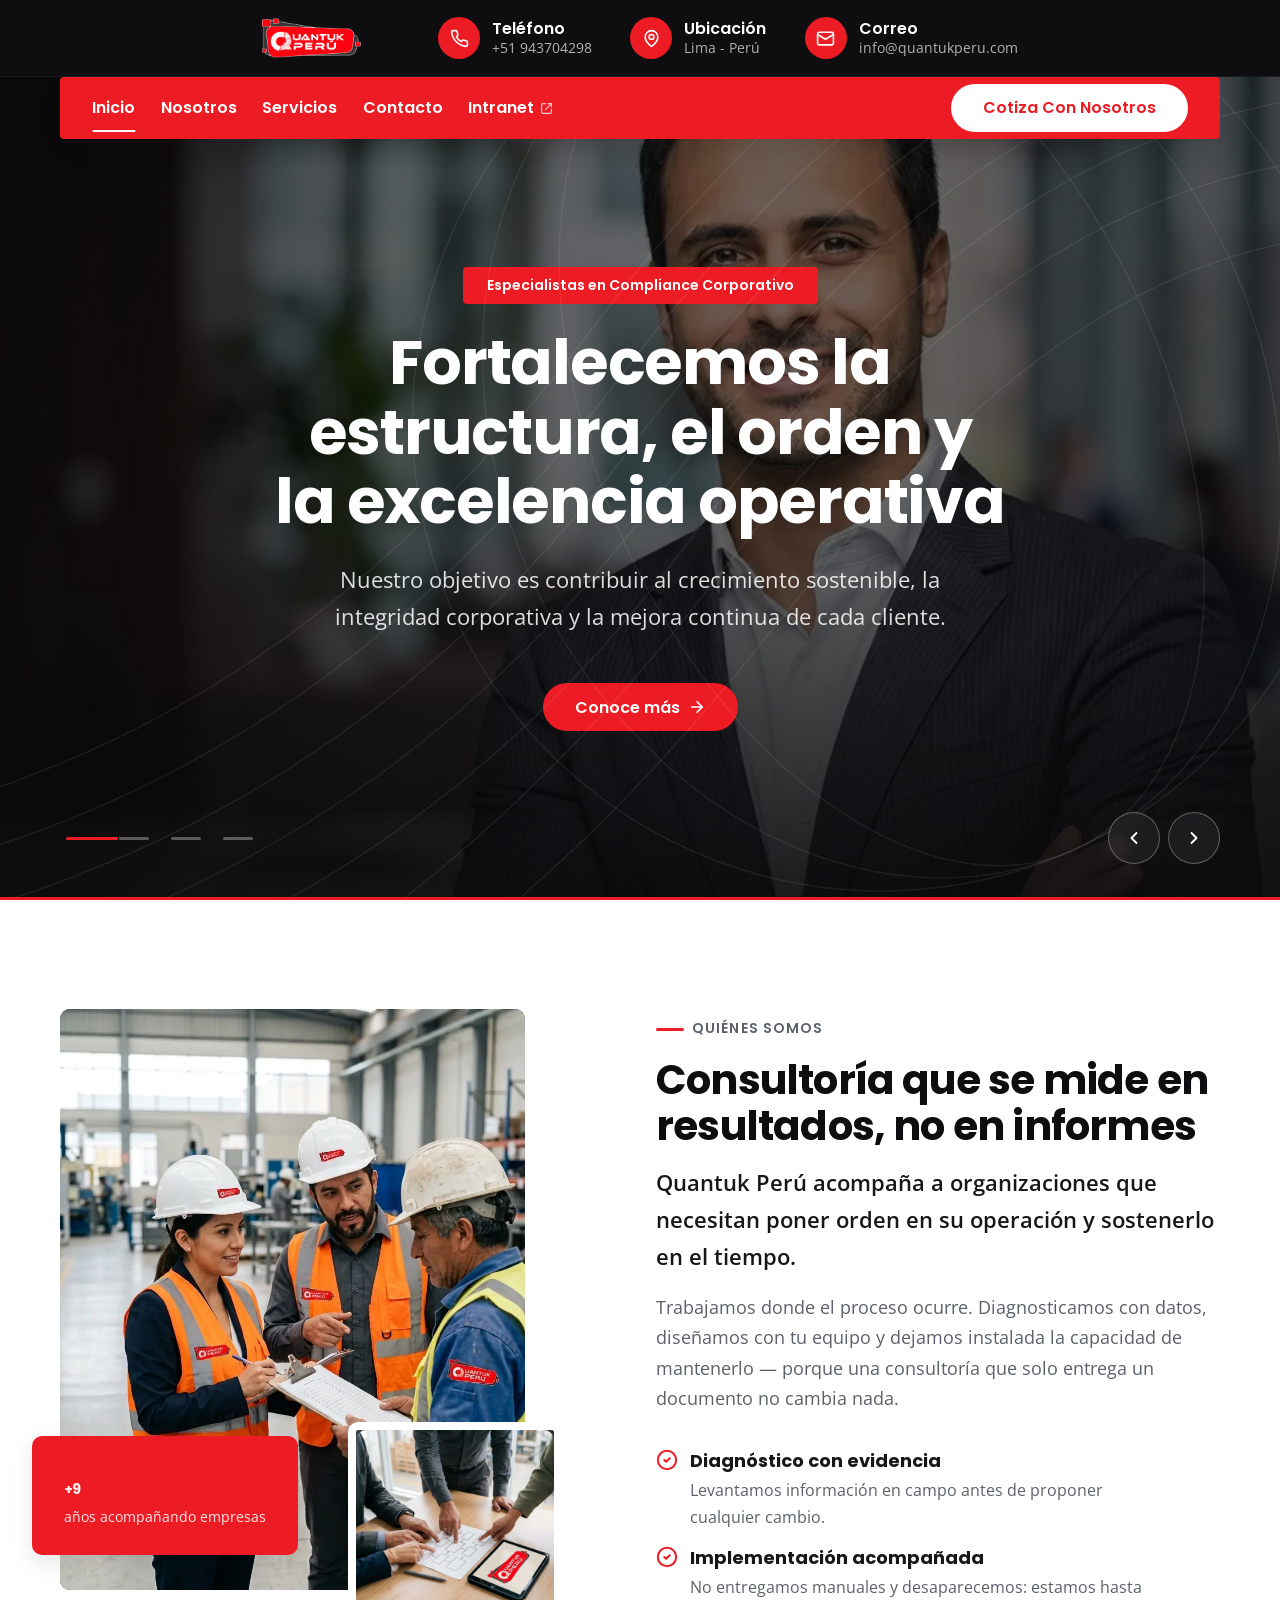
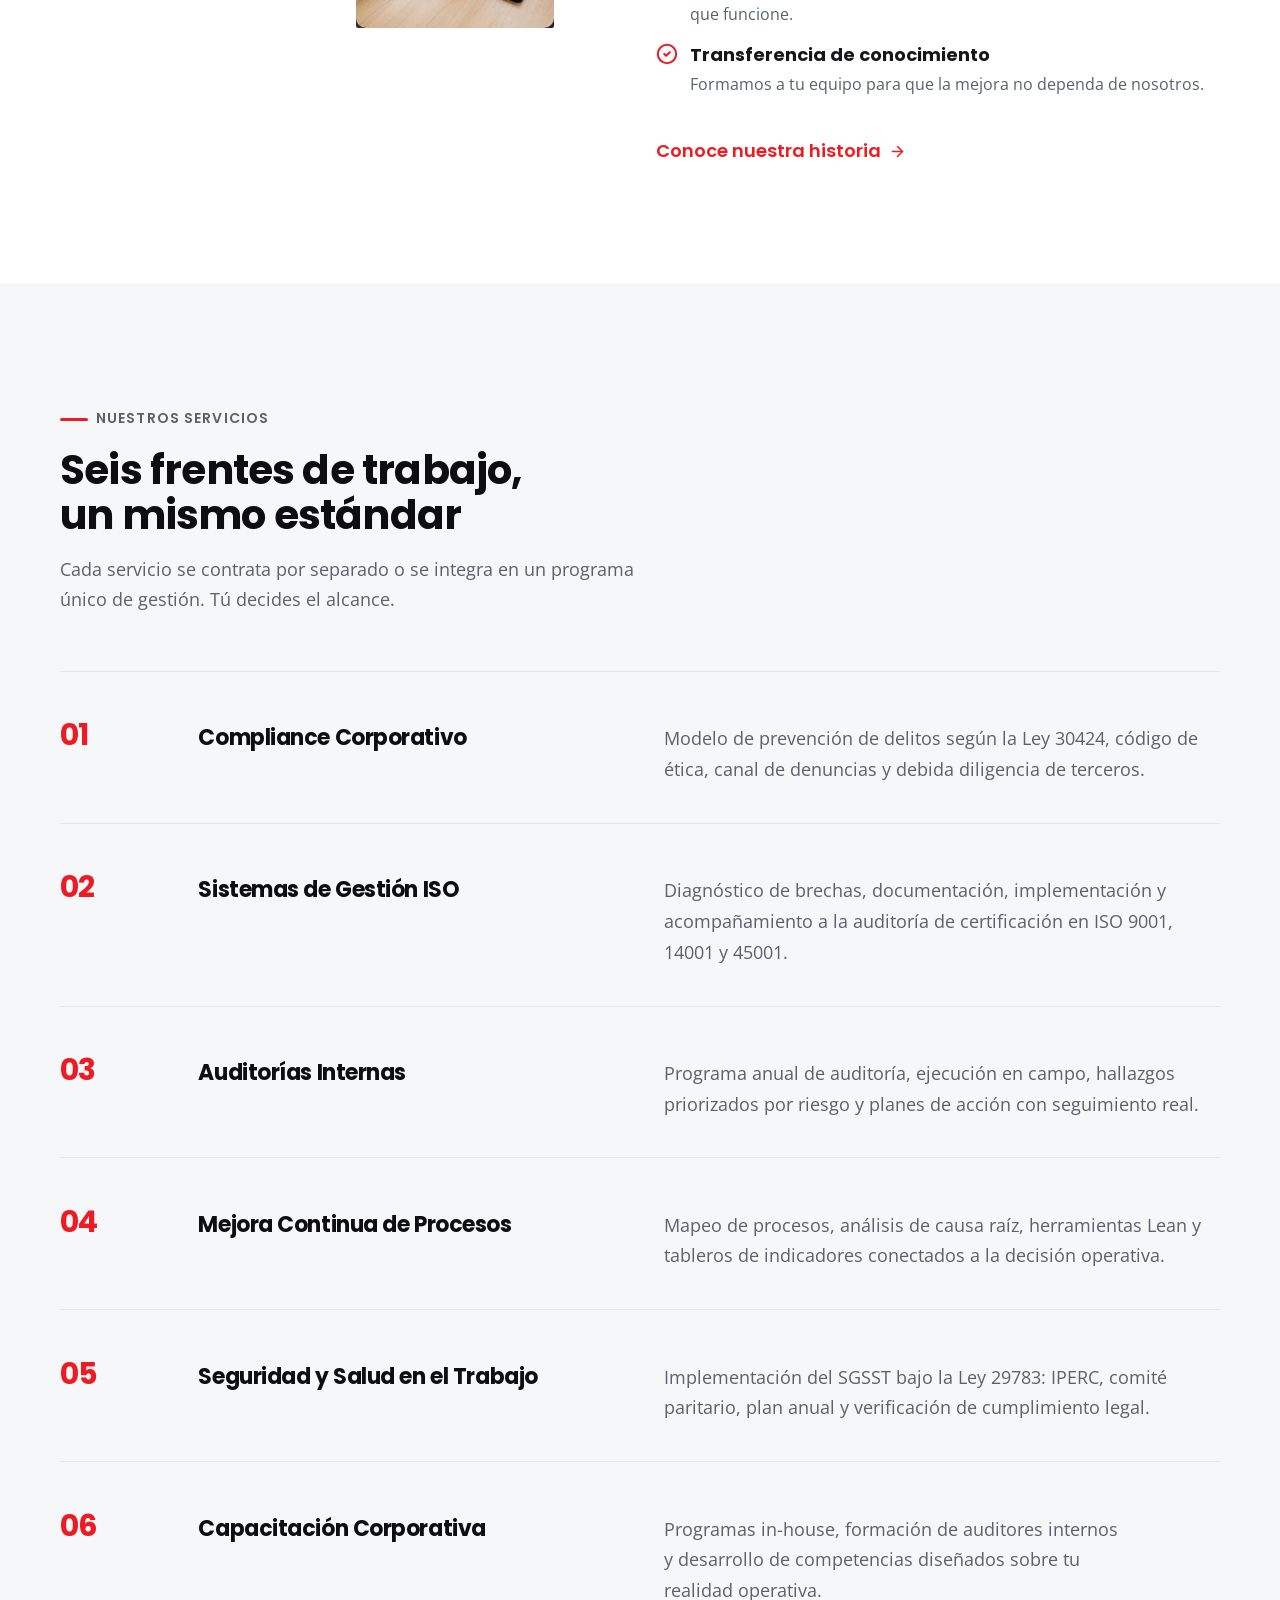
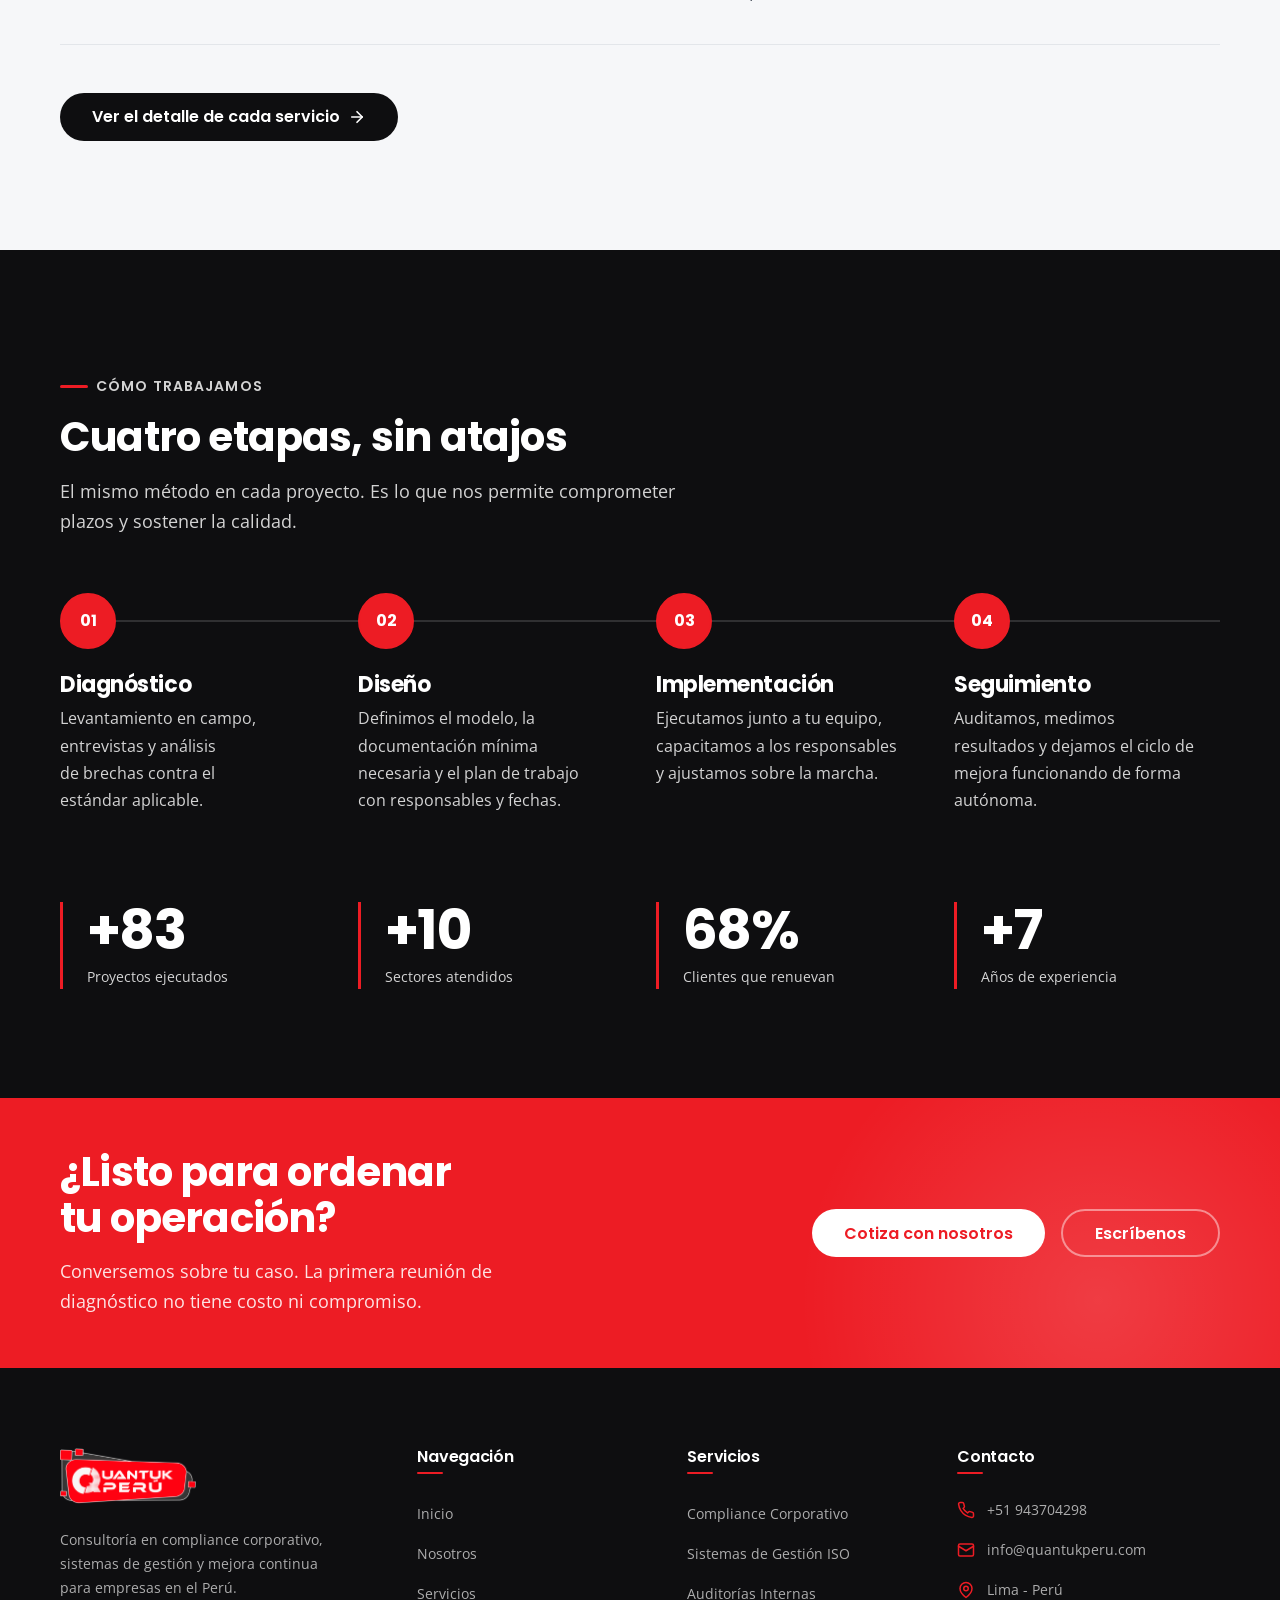
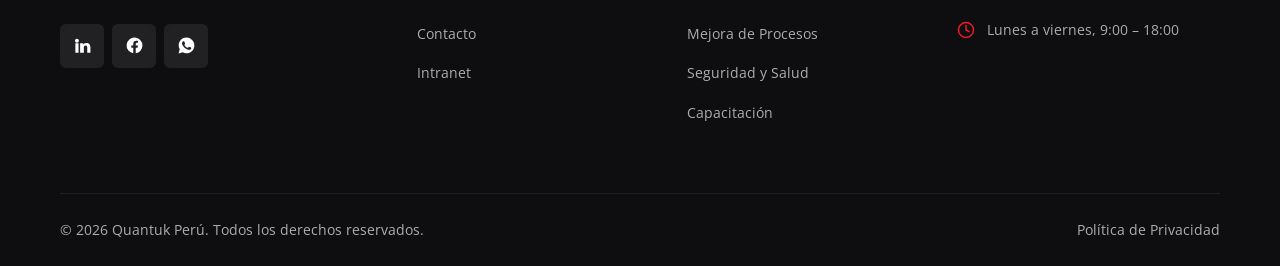
==== commit 5f6f4f0e: "feat: política de privacidad conforme a la Ley 29733 El pie enlazaba "Política de privacidad" hacia " ====
--- a/index.html
+++ b/index.html
@@ -58,9 +58,14 @@
   "priceRange": "$$",
   "address": {
     "@type": "PostalAddress",
-    "addressLocality": "Lima",
+    "streetAddress": "Av. República de Chile 324, Int. 601, Urb. Santa Beatriz",
+    "addressLocality": "Jesús María",
+    "addressRegion": "Lima",
+    "postalCode": "15072",
     "addressCountry": "PE"
   },
+  "legalName": "QUANTUK PERÚ S.A.C.",
+  "taxID": "20614465728",
   "areaServed": { "@type": "Country", "name": "Perú" },
   "knowsAbout": [
     "Compliance corporativo",
@@ -615,7 +620,7 @@
 
     <div class="site-footer__bottom">
       <p>&copy; <span data-year>2026</span> Quantuk Perú. Todos los derechos reservados.</p>
-      <p><a href="/contacto">Política de privacidad</a></p>
+      <p><a href="/privacidad">Política de Privacidad</a></p>
     </div>
   </div>
 </footer>
@@ -689,7 +694,7 @@
 
       <div class="field field--check">
         <input type="checkbox" id="quote-consent" name="consentimiento" required>
-        <label for="quote-consent">Autorizo el tratamiento de mis datos personales para ser contactado por Quantuk Perú.</label>
+        <label for="quote-consent">Autorizo el tratamiento de mis datos personales conforme a la <a href="/privacidad" target="_blank" rel="noopener">Política de Privacidad</a>.</label>
       </div>
 
       <div class="form__status" role="status" aria-live="polite">
--- a/assets/css/pages.css
+++ b/assets/css/pages.css
@@ -284,7 +284,118 @@
 }
 
 /* --------------------------------------------------------------------------
-   5. 404
+   5. Documento legal (Política de Privacidad)
+   -------------------------------------------------------------------------- */
+.legal {
+  max-width: 74ch;
+}
+
+.legal p {
+  color: var(--text-muted);
+  margin-bottom: var(--space-sm);
+}
+
+.legal .lead {
+  font-size: var(--text-lg);
+  color: var(--ink-800);
+  font-weight: 600;
+}
+
+.legal h2 {
+  font-size: var(--text-xl);
+  margin-top: var(--space-2xl);
+  margin-bottom: var(--space-sm);
+  padding-top: var(--space-md);
+  border-top: 1px solid var(--border);
+}
+
+.legal h3 {
+  font-size: var(--text-lg);
+  margin-top: var(--space-lg);
+  margin-bottom: var(--space-2xs);
+}
+
+.legal a {
+  color: var(--brand-red);
+  text-decoration: underline;
+  text-underline-offset: 2px;
+}
+
+.legal__meta {
+  display: inline-block;
+  padding: 6px var(--space-sm);
+  margin-bottom: var(--space-lg);
+  font-size: var(--text-sm);
+  font-weight: 600;
+  color: var(--slate-700);
+  background-color: var(--surface);
+  border-radius: var(--radius-sm);
+}
+
+/* Ficha de datos del responsable: etiqueta a la izquierda, valor a la derecha */
+.legal__data {
+  display: grid;
+  gap: var(--space-2xs);
+  margin: var(--space-md) 0 var(--space-lg);
+  padding: var(--space-md) var(--space-lg);
+  background-color: var(--surface);
+  border-left: 3px solid var(--brand-red);
+  border-radius: 0 var(--radius-sm) var(--radius-sm) 0;
+}
+
+.legal__data li {
+  display: grid;
+  grid-template-columns: 128px 1fr;
+  gap: var(--space-sm);
+  font-size: var(--text-base);
+}
+
+.legal__data strong {
+  font-family: var(--font-heading);
+  color: var(--ink-900);
+}
+
+.legal__data span {
+  color: var(--text-muted);
+}
+
+/* Listas numeradas y con viñeta dentro del documento */
+.legal__list {
+  display: grid;
+  gap: var(--space-2xs);
+  margin: var(--space-sm) 0 var(--space-md);
+  padding-left: var(--space-md);
+  list-style: revert;
+  color: var(--text-muted);
+}
+
+.legal__list li {
+  padding-left: var(--space-2xs);
+}
+
+.legal__list::marker,
+.legal__list li::marker {
+  color: var(--brand-red);
+  font-weight: 700;
+}
+
+.legal .checklist {
+  margin-bottom: var(--space-md);
+}
+
+@media (max-width: 640px) {
+  .legal__data li {
+    grid-template-columns: 1fr;
+    gap: 0;
+  }
+
+  .legal__data li + li {
+    margin-top: var(--space-2xs);
+  }
+}
+
+/* --------------------------------------------------------------------------
+   6. 404
    -------------------------------------------------------------------------- */
 .error-page {
   display: grid;
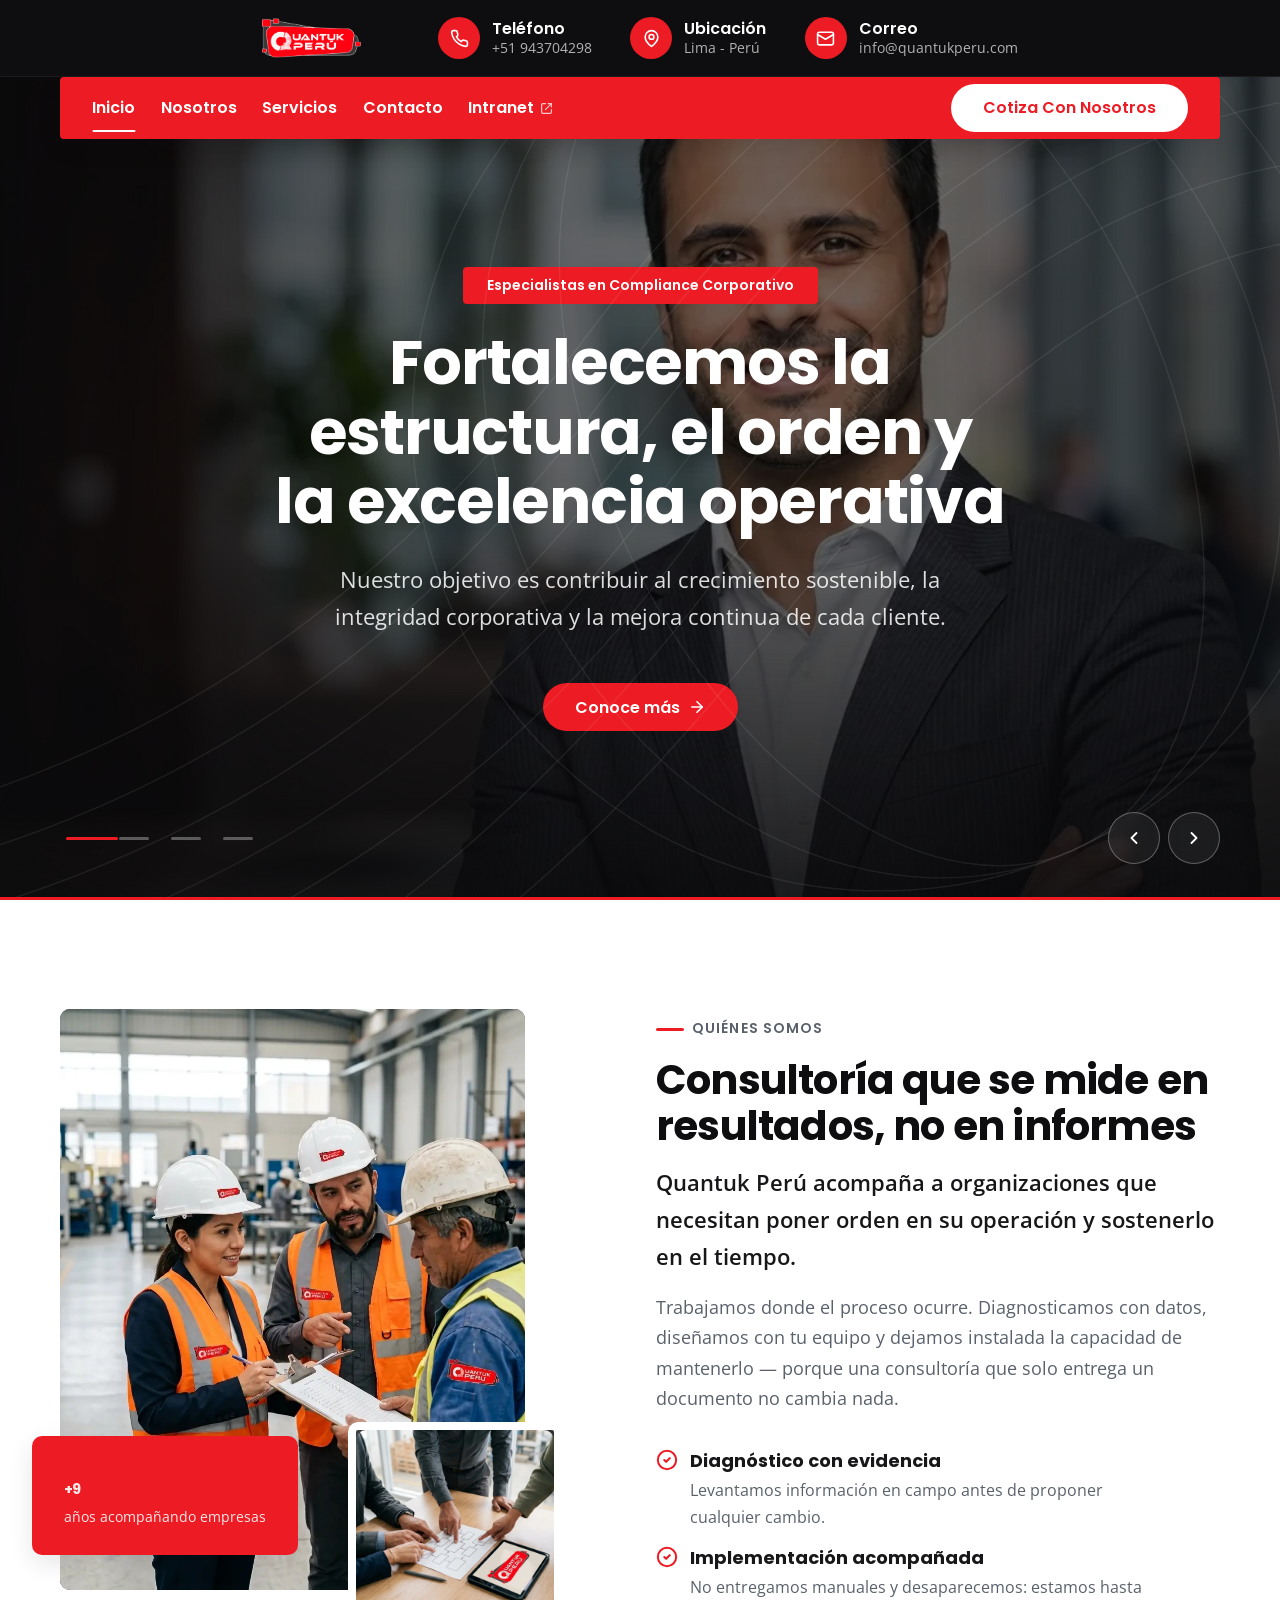
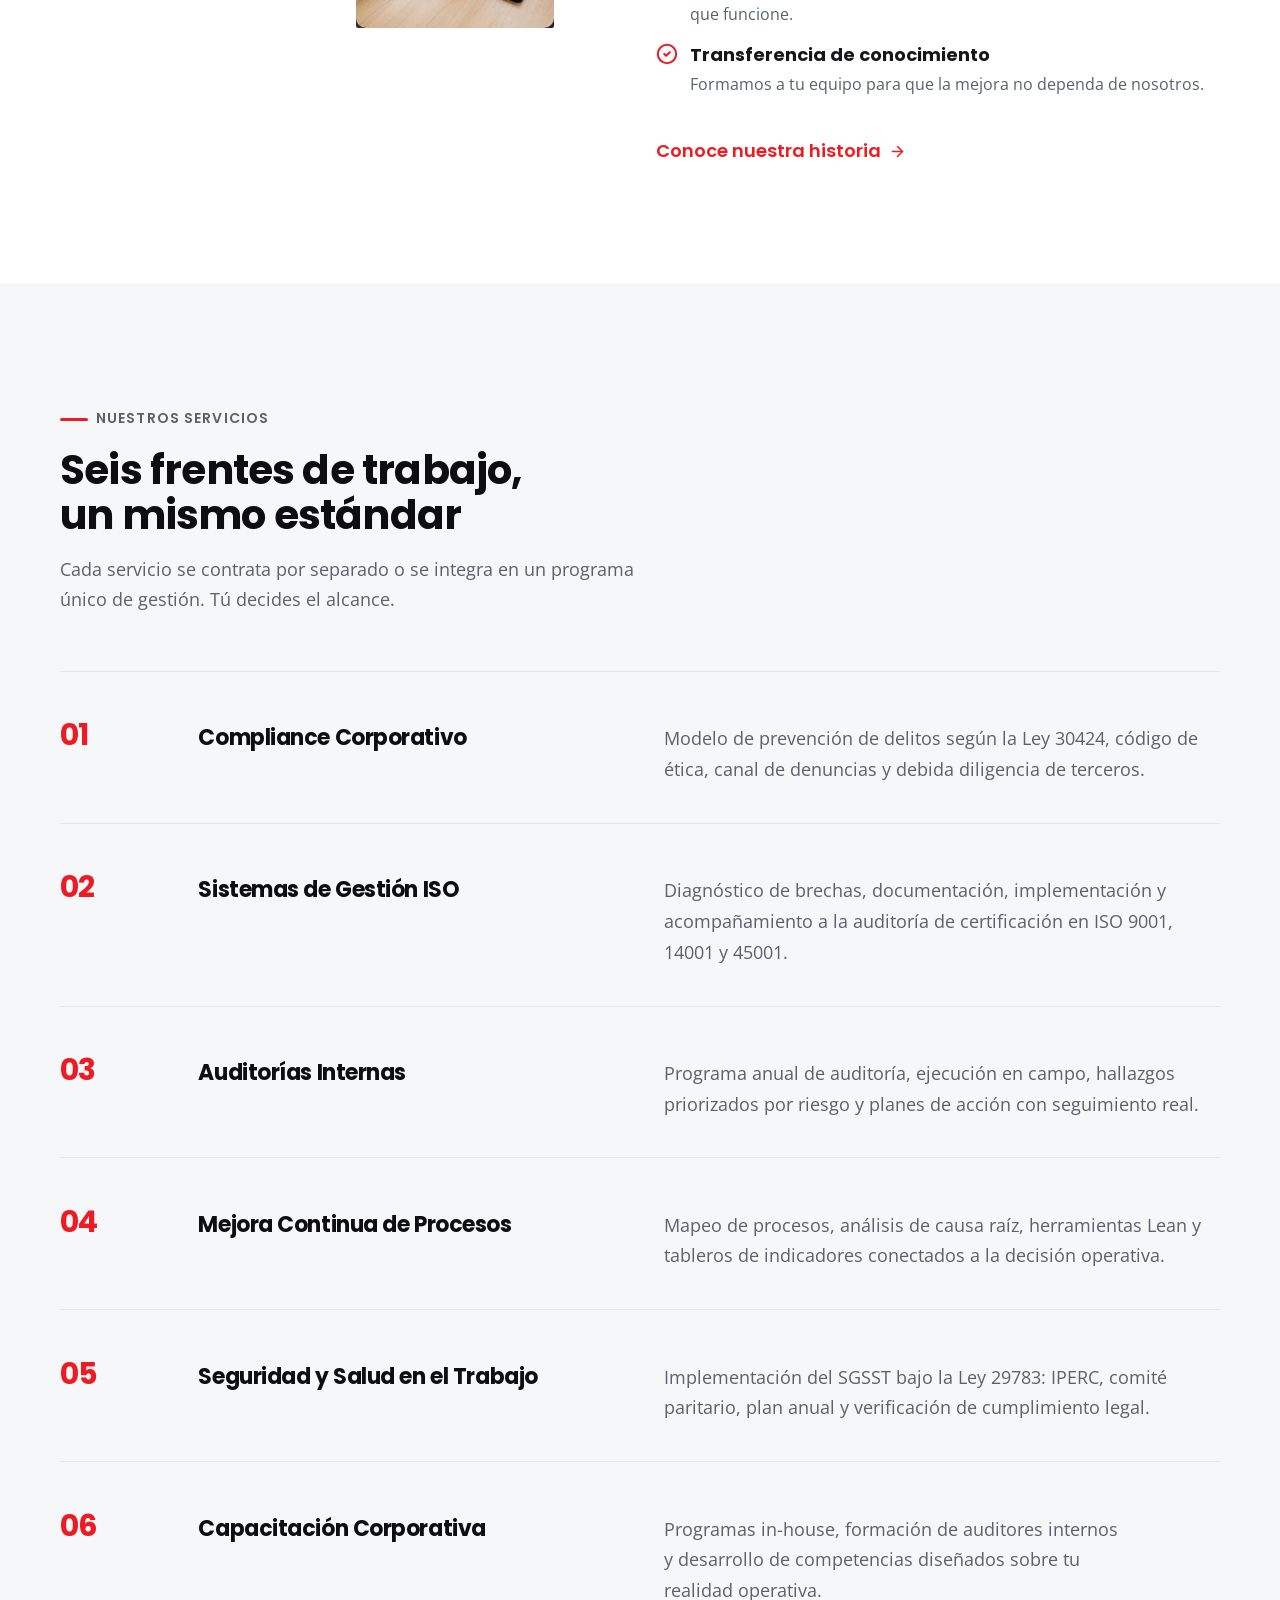
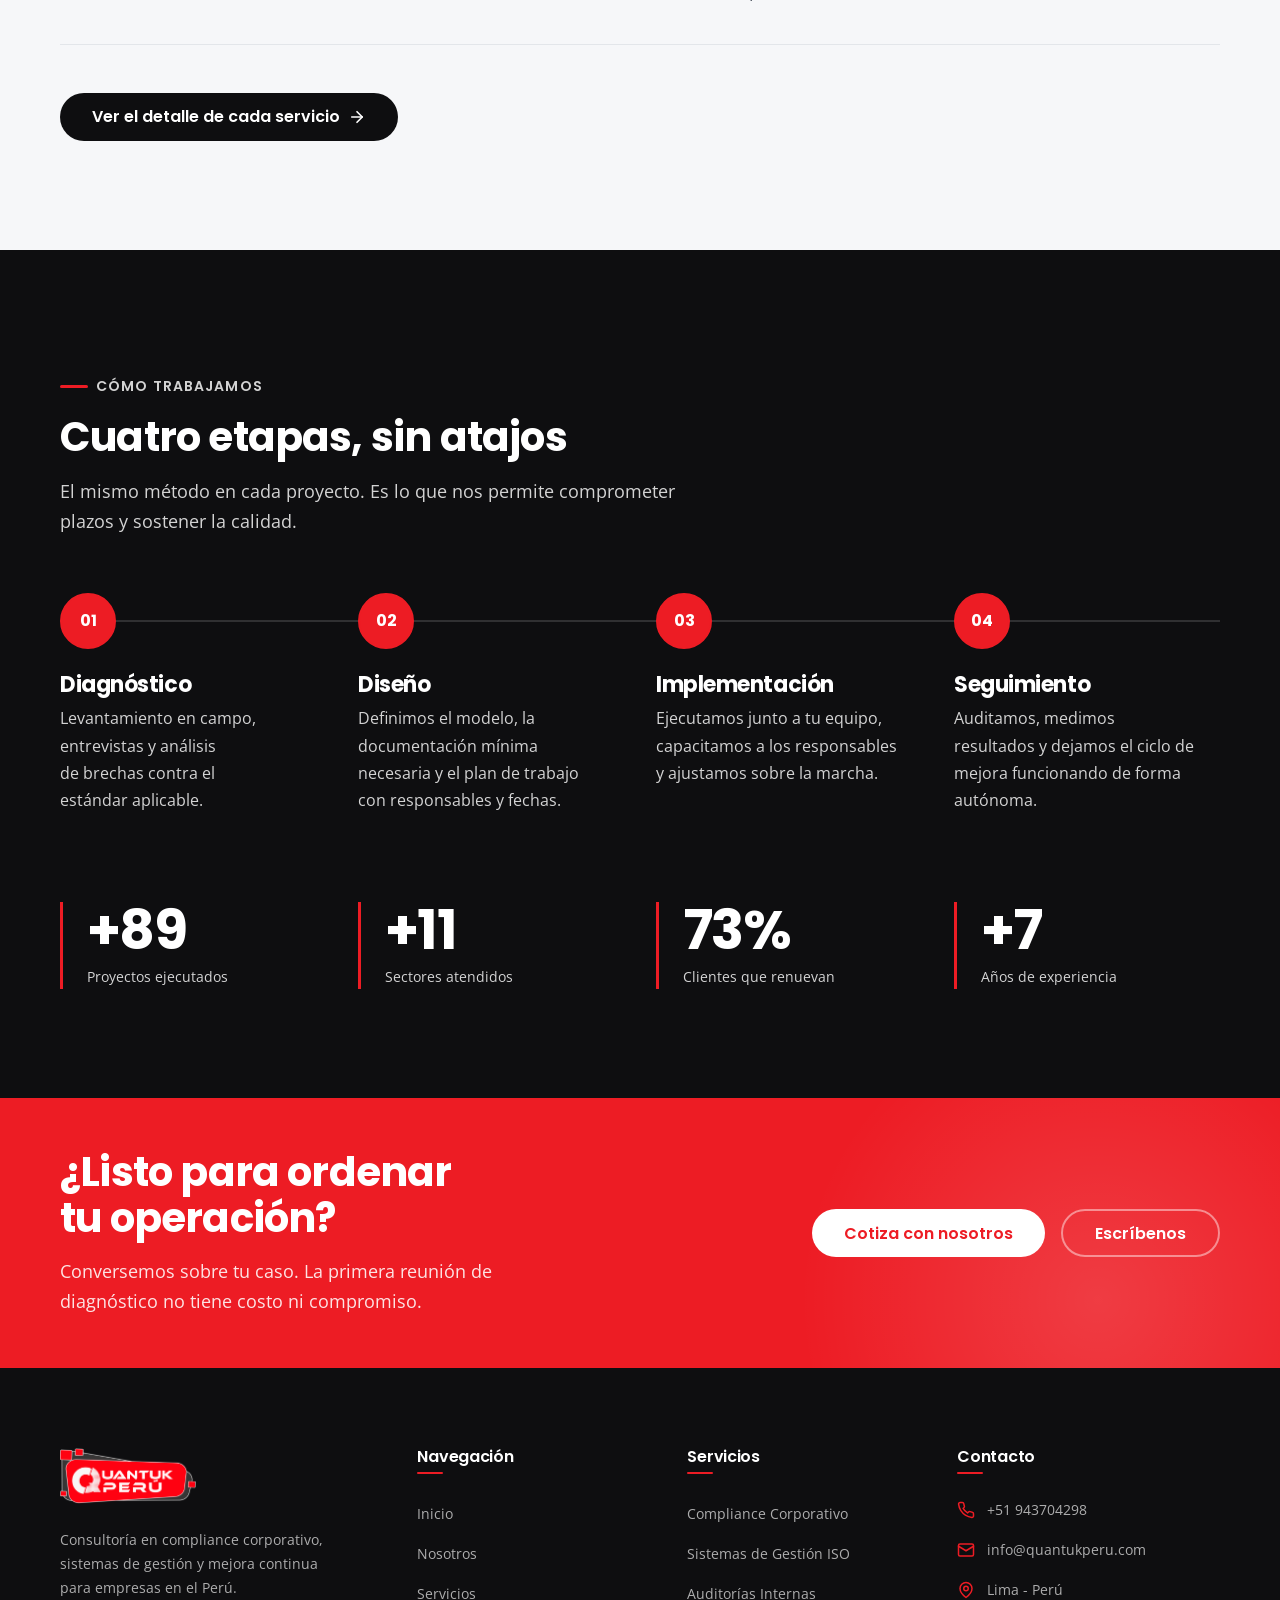
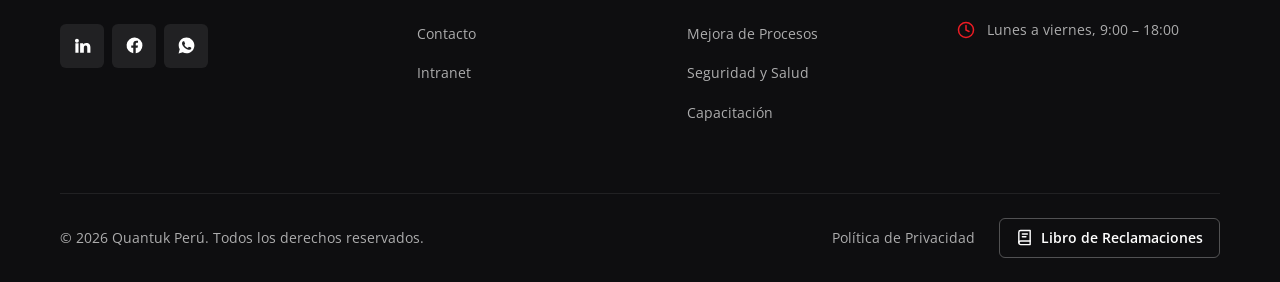
==== commit c774b504: "feat: Libro de Reclamaciones virtual conforme a la Ley 29571 Formulario en /libro-de-reclamaciones c" ====
--- a/index.html
+++ b/index.html
@@ -101,6 +101,7 @@
     <g id="i-close" fill="none" stroke="currentColor" stroke-width="2.2" stroke-linecap="round" stroke-linejoin="round"><path d="M18 6 6 18"/><path d="m6 6 12 12"/></g>
     <g id="i-external" fill="none" stroke="currentColor" stroke-width="2.2" stroke-linecap="round" stroke-linejoin="round"><path d="M15 3h6v6"/><path d="M10 14 21 3"/><path d="M21 14v5a2 2 0 0 1-2 2H5a2 2 0 0 1-2-2V5a2 2 0 0 1 2-2h5"/></g>
     <g id="i-alert" fill="none" stroke="currentColor" stroke-width="2.2" stroke-linecap="round" stroke-linejoin="round"><circle cx="12" cy="12" r="10"/><path d="M12 8v4"/><path d="M12 16h.01"/></g>
+    <g id="i-book" fill="none" stroke="currentColor" stroke-width="2" stroke-linecap="round" stroke-linejoin="round"><path d="M4 19.5A2.5 2.5 0 0 1 6.5 17H20"/><path d="M6.5 2H20v20H6.5A2.5 2.5 0 0 1 4 19.5v-15A2.5 2.5 0 0 1 6.5 2z"/><path d="M9 7h7"/><path d="M9 11h5"/></g>
     <g id="i-clock" fill="none" stroke="currentColor" stroke-width="2" stroke-linecap="round" stroke-linejoin="round"><circle cx="12" cy="12" r="10"/><path d="M12 6v6l4 2"/></g>
     <g id="i-linkedin" fill="currentColor"><path d="M4.98 3.5a2.5 2.5 0 1 1 0 5 2.5 2.5 0 0 1 0-5zM3 9h4v12H3zM9 9h3.8v1.64h.05c.53-.95 1.83-1.95 3.76-1.95C20.6 8.69 22 11 22 14.4V21h-4v-5.9c0-1.4-.03-3.2-2-3.2s-2.3 1.53-2.3 3.1V21H9z"/></g>
     <g id="i-facebook" fill="currentColor"><path d="M22 12a10 10 0 1 0-11.56 9.88v-6.99H7.9V12h2.54V9.8c0-2.5 1.5-3.89 3.77-3.89 1.1 0 2.24.2 2.24.2v2.46h-1.26c-1.24 0-1.63.77-1.63 1.56V12h2.78l-.45 2.89h-2.33v6.99A10 10 0 0 0 22 12z"/></g>
@@ -620,7 +621,7 @@
 
     <div class="site-footer__bottom">
       <p>&copy; <span data-year>2026</span> Quantuk Perú. Todos los derechos reservados.</p>
-      <p><a href="/privacidad">Política de Privacidad</a></p>
+      <p class="site-footer__legal"><a href="/privacidad">Política de Privacidad</a><a class="footer-lr" href="/libro-de-reclamaciones"><svg viewBox="0 0 24 24" aria-hidden="true"><use href="#i-book"></use></svg>Libro de Reclamaciones</a></p>
     </div>
   </div>
 </footer>
--- a/assets/css/base.css
+++ b/assets/css/base.css
@@ -243,6 +243,12 @@
   border-radius: var(--radius-xs);
 }
 
+/* Evita que una referencia legal se parta al final de la línea:
+   "Ley N." en un renglón y "° 29571" en el siguiente se lee mal. */
+.nowrap {
+  white-space: nowrap;
+}
+
 .visually-hidden {
   position: absolute;
   width: 1px;
--- a/assets/css/layout.css
+++ b/assets/css/layout.css
@@ -738,6 +738,42 @@
   color: var(--brand-red);
 }
 
+.site-footer__legal {
+  display: flex;
+  align-items: center;
+  gap: var(--space-md);
+  flex-wrap: wrap;
+}
+
+/* El Libro de Reclamaciones tiene que ser visible y fácil de encontrar:
+   el Art. 3.5 del D.S. 011-2011-PCM lo exige. Por eso lleva marco propio
+   en vez de ser un enlace más del pie. */
+.footer-lr {
+  display: inline-flex;
+  align-items: center;
+  gap: var(--space-2xs);
+  min-height: 40px;
+  padding: 0 var(--space-sm);
+  color: var(--white);
+  border: 1px solid rgba(255, 255, 255, 0.28);
+  border-radius: var(--radius-sm);
+  font-weight: 600;
+  transition: background-color var(--dur-fast) var(--ease-out),
+    border-color var(--dur-fast) var(--ease-out);
+}
+
+.footer-lr:hover {
+  color: var(--white);
+  background-color: var(--brand-red);
+  border-color: var(--brand-red);
+}
+
+.footer-lr svg {
+  width: 17px;
+  height: 17px;
+  flex-shrink: 0;
+}
+
 /* --------------------------------------------------------------------------
    6. Responsive
    -------------------------------------------------------------------------- */
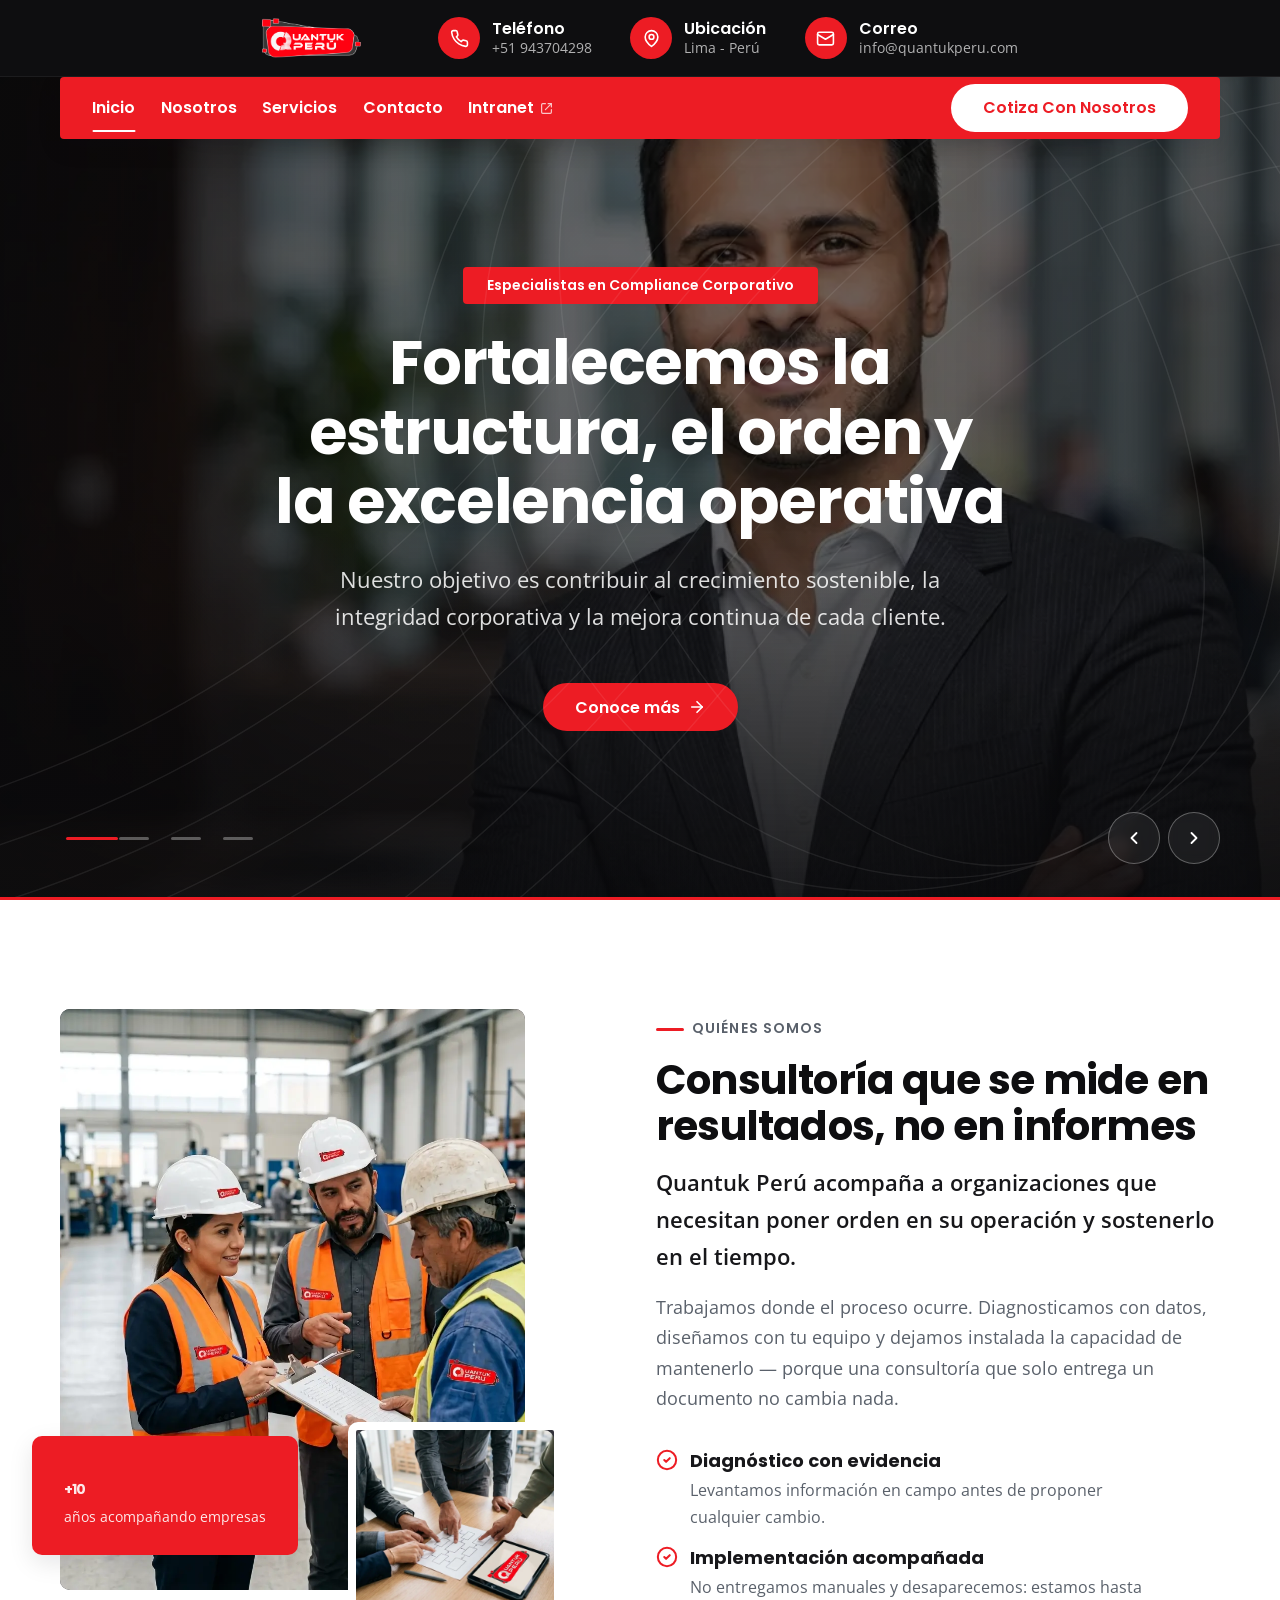
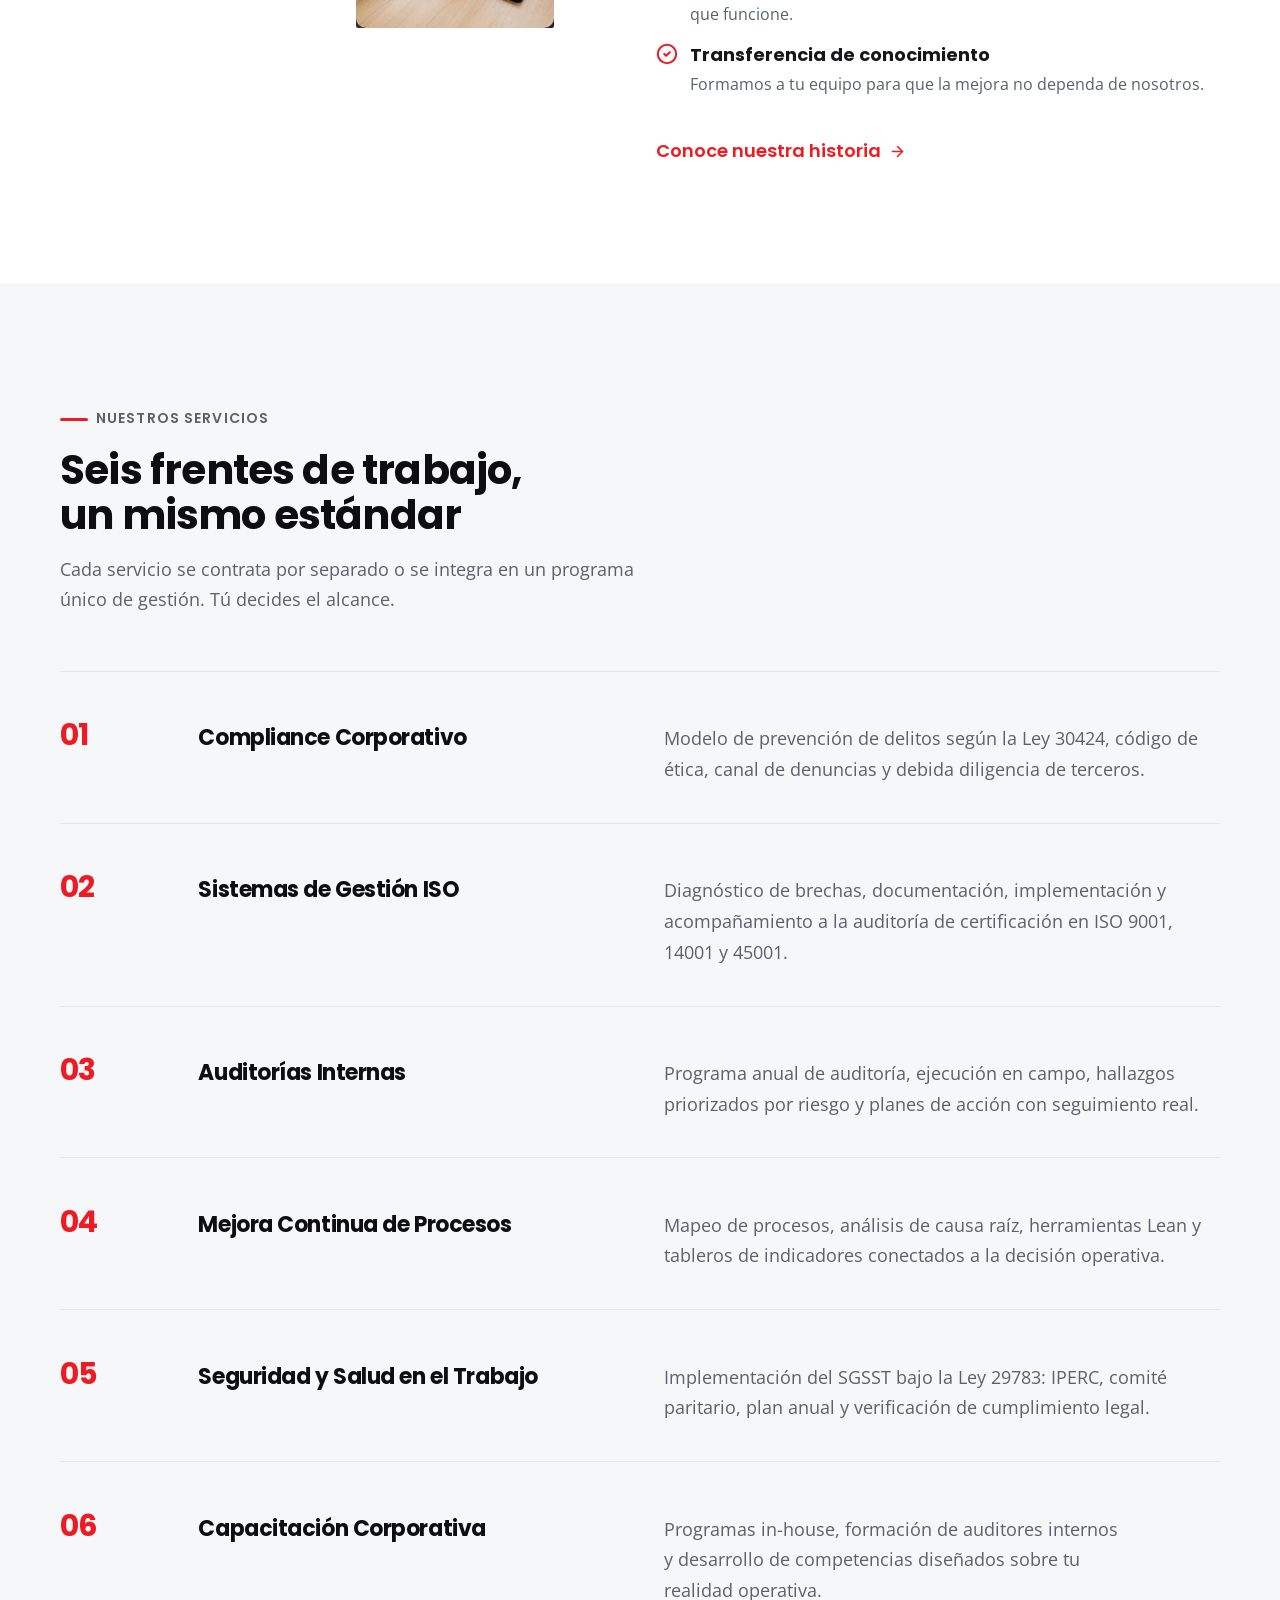
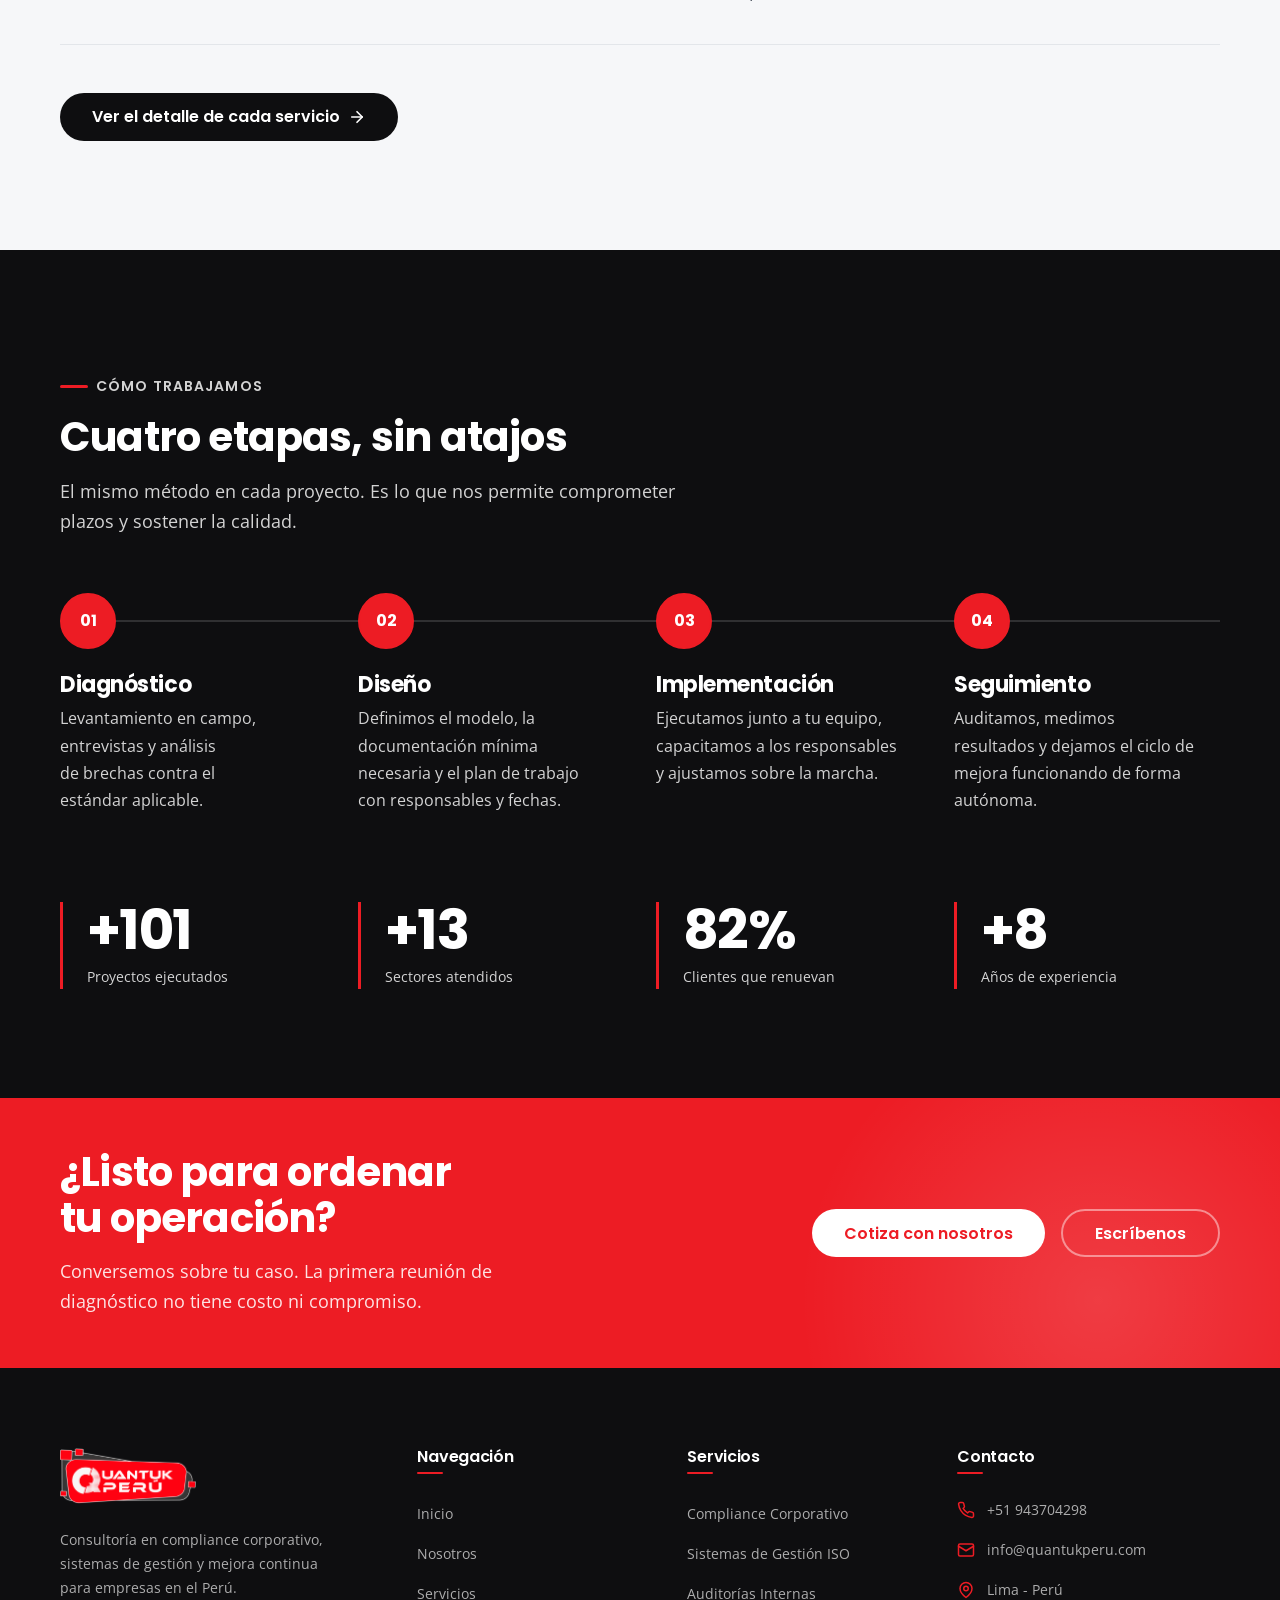
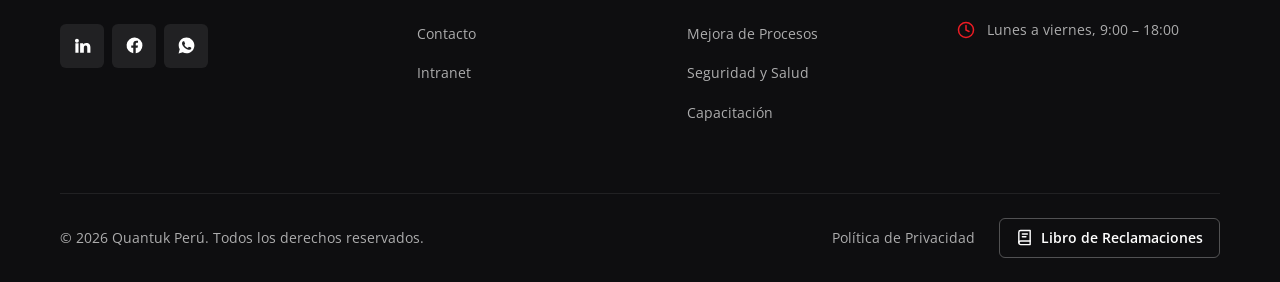
==== commit 6b56213d: "perf: las tipografías dejan de bloquear el pintado de la página La hoja de estilos de Google Fonts e" ====
--- a/index.html
+++ b/index.html
@@ -30,7 +30,16 @@
 
 <link rel="preconnect" href="https://fonts.googleapis.com">
 <link rel="preconnect" href="https://fonts.gstatic.com" crossorigin>
-<link rel="stylesheet" href="https://fonts.googleapis.com/css2?family=Open+Sans:wght@300;400;500;600;700&family=Poppins:wght@400;500;600;700&display=swap">
+<!-- Las tipografías se cargan SIN bloquear el pintado.
+     Como <link rel="stylesheet"> normal, el navegador no dibuja nada hasta
+     recibirla: si Google responde lento o no responde, la página se queda
+     en blanco esperando. Con media="print" el navegador la descarga sin
+     considerarla necesaria para pintar, y al terminar se pasa a "all".
+     El texto aparece de inmediato con la tipografía del sistema y cambia a
+     Poppins cuando llega. -->
+<link rel="preload" as="style" href="https://fonts.googleapis.com/css2?family=Open+Sans:wght@300;400;500;600;700&family=Poppins:wght@400;500;600;700&display=swap">
+<link rel="stylesheet" href="https://fonts.googleapis.com/css2?family=Open+Sans:wght@300;400;500;600;700&family=Poppins:wght@400;500;600;700&display=swap" media="print" onload="this.media='all';this.onload=null">
+<noscript><link rel="stylesheet" href="https://fonts.googleapis.com/css2?family=Open+Sans:wght@300;400;500;600;700&family=Poppins:wght@400;500;600;700&display=swap"></noscript>
 
 <!-- Primera imagen del carrusel: es el elemento LCP de la página, la
      métrica de velocidad que mide Google. Se pide antes que las hojas
--- a/assets/css/layout.css
+++ b/assets/css/layout.css
@@ -734,7 +734,11 @@
   font-size: var(--text-sm);
 }
 
-.site-footer__bottom a:hover {
+/* :not() excluye al botón del Libro de Reclamaciones en lugar de competir
+   con él por especificidad. Esta regla es (0,2,1) y .footer-lr:hover (0,2,0),
+   así que ganaba y pintaba el texto de rojo sobre el fondo rojo del botón:
+   las letras desaparecían. */
+.site-footer__bottom a:not(.footer-lr):hover {
   color: var(--brand-red);
 }
 
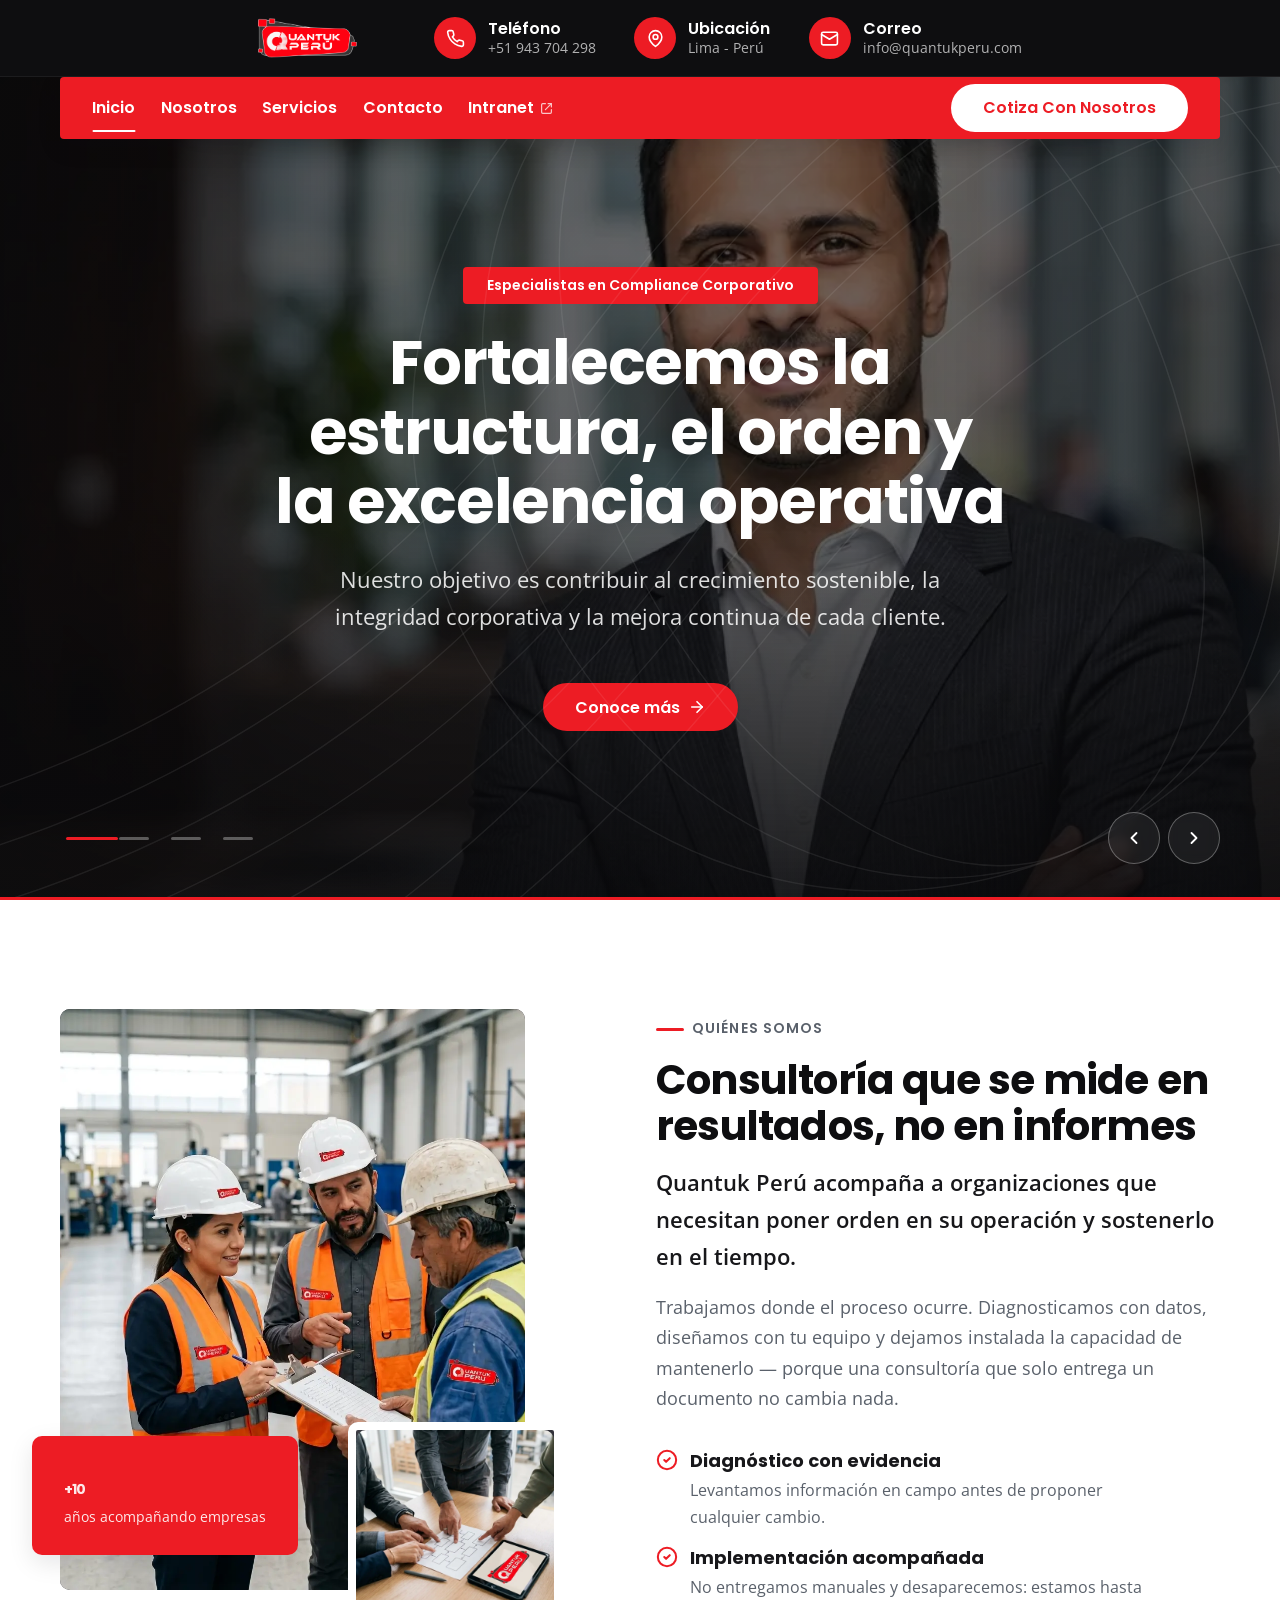
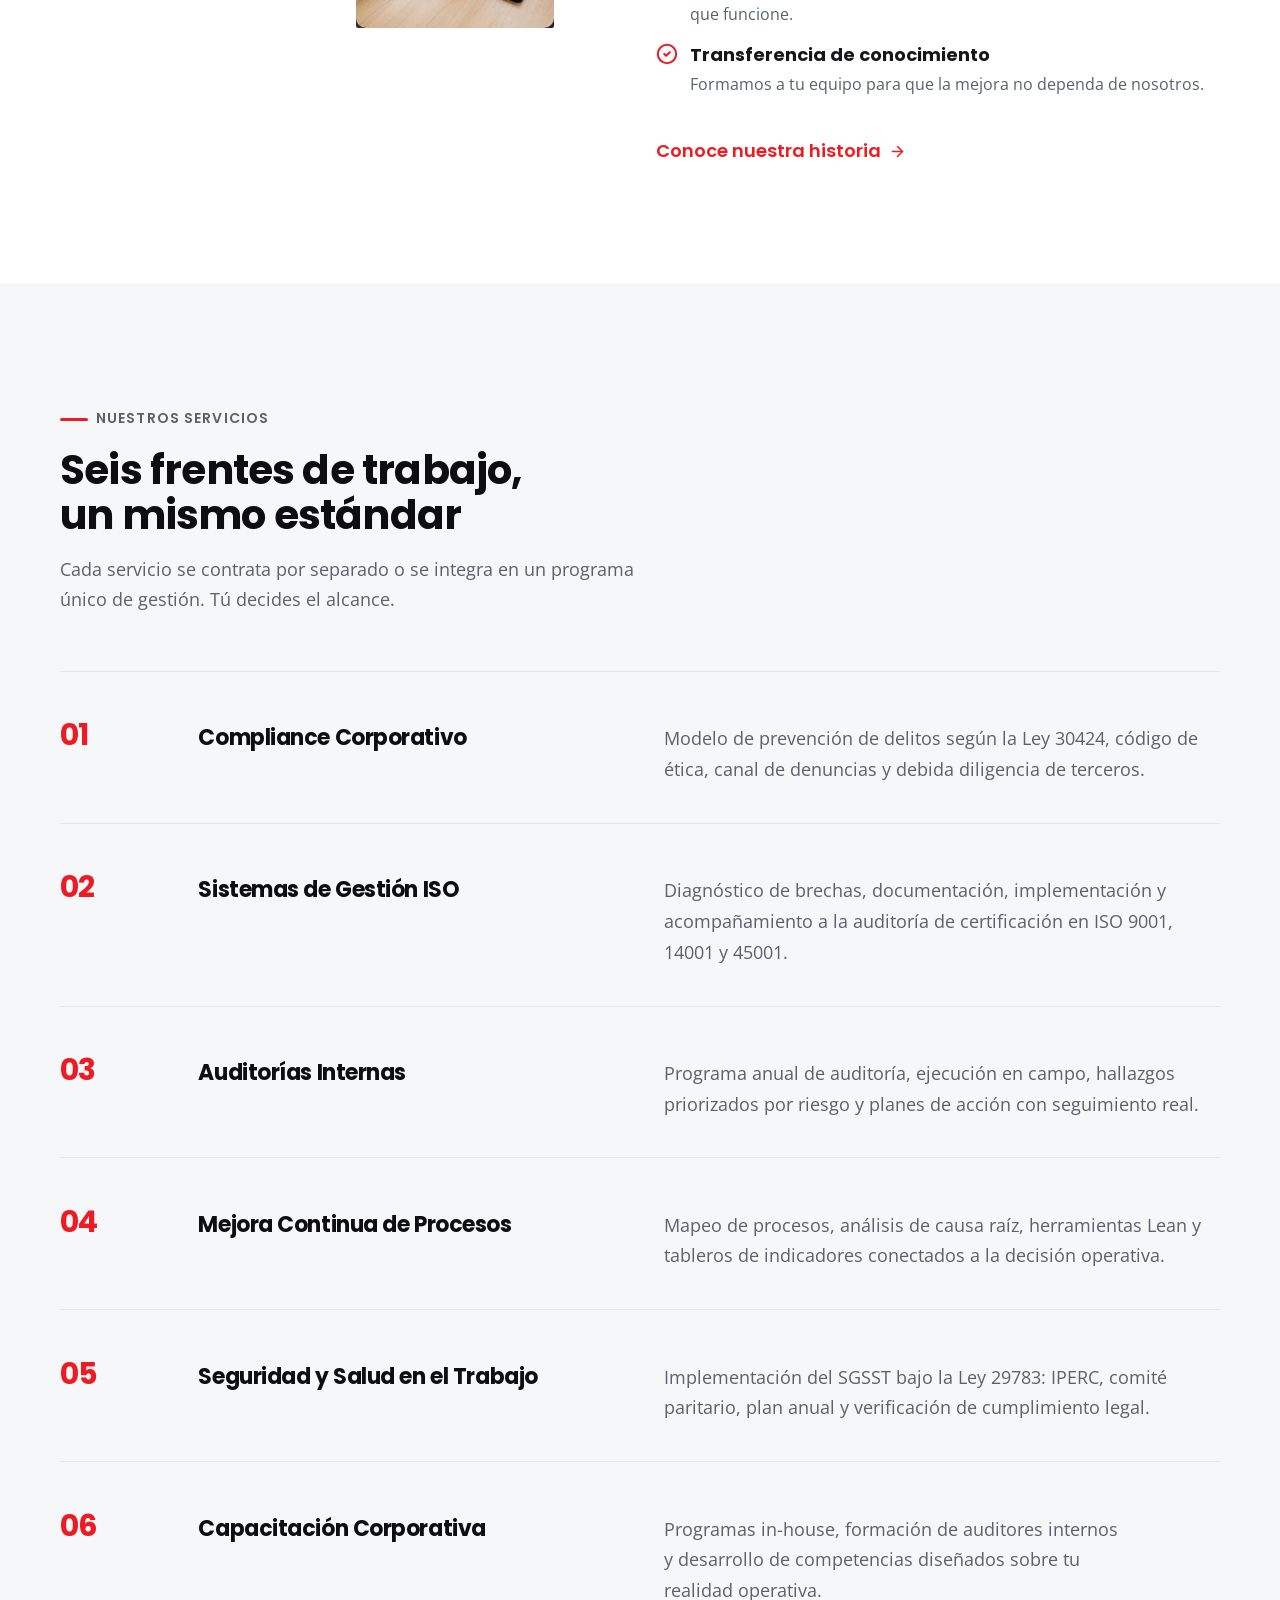
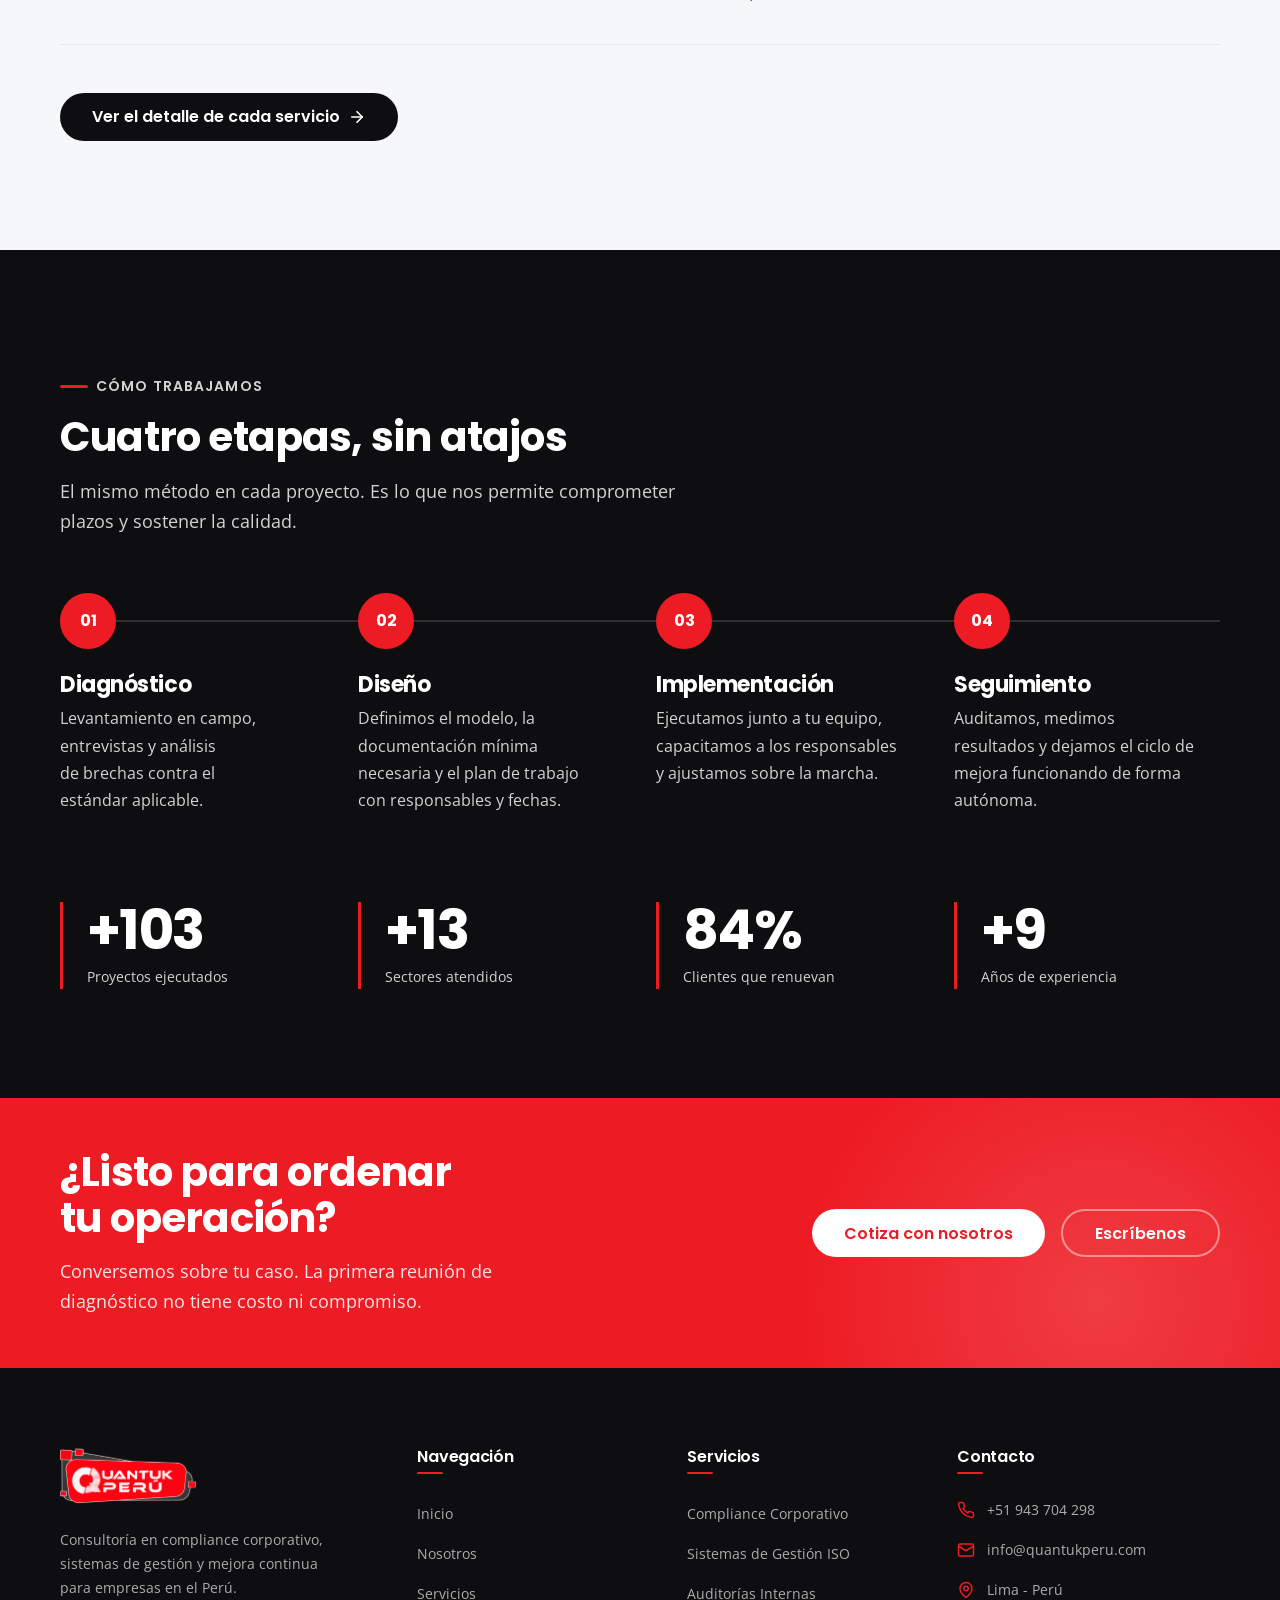
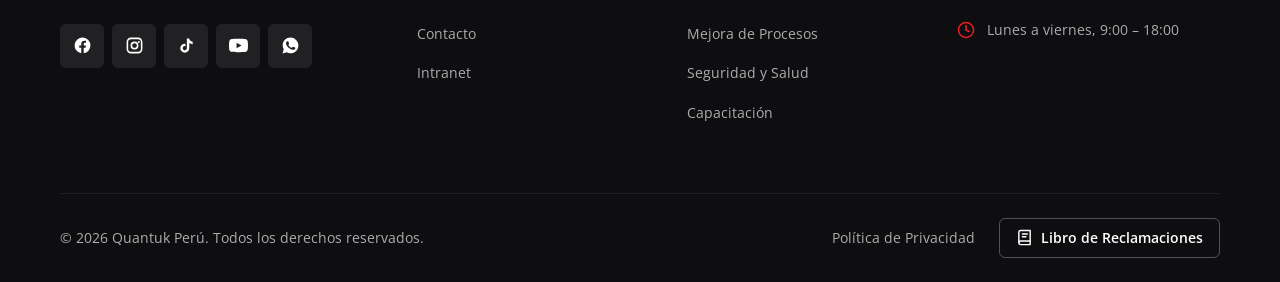
==== commit 1f954ec7: "feat: redes sociales reales y teléfono con formato legible Redes - Facebook, Instagram, TikTok y You" ====
--- a/index.html
+++ b/index.html
@@ -75,6 +75,12 @@
   },
   "legalName": "QUANTUK PERÚ S.A.C.",
   "taxID": "20614465728",
+  "sameAs": [
+    "https://www.facebook.com/somosquantukperu",
+    "https://www.instagram.com/somosquantukperu/",
+    "https://www.tiktok.com/@somosumakagropecuaria",
+    "https://www.youtube.com/@somosquantukperu"
+  ],
   "areaServed": { "@type": "Country", "name": "Perú" },
   "knowsAbout": [
     "Compliance corporativo",
@@ -112,7 +118,9 @@
     <g id="i-alert" fill="none" stroke="currentColor" stroke-width="2.2" stroke-linecap="round" stroke-linejoin="round"><circle cx="12" cy="12" r="10"/><path d="M12 8v4"/><path d="M12 16h.01"/></g>
     <g id="i-book" fill="none" stroke="currentColor" stroke-width="2" stroke-linecap="round" stroke-linejoin="round"><path d="M4 19.5A2.5 2.5 0 0 1 6.5 17H20"/><path d="M6.5 2H20v20H6.5A2.5 2.5 0 0 1 4 19.5v-15A2.5 2.5 0 0 1 6.5 2z"/><path d="M9 7h7"/><path d="M9 11h5"/></g>
     <g id="i-clock" fill="none" stroke="currentColor" stroke-width="2" stroke-linecap="round" stroke-linejoin="round"><circle cx="12" cy="12" r="10"/><path d="M12 6v6l4 2"/></g>
-    <g id="i-linkedin" fill="currentColor"><path d="M4.98 3.5a2.5 2.5 0 1 1 0 5 2.5 2.5 0 0 1 0-5zM3 9h4v12H3zM9 9h3.8v1.64h.05c.53-.95 1.83-1.95 3.76-1.95C20.6 8.69 22 11 22 14.4V21h-4v-5.9c0-1.4-.03-3.2-2-3.2s-2.3 1.53-2.3 3.1V21H9z"/></g>
+    <g id="i-instagram" fill="currentColor"><path d="M7.5 2h9A5.5 5.5 0 0 1 22 7.5v9a5.5 5.5 0 0 1-5.5 5.5h-9A5.5 5.5 0 0 1 2 16.5v-9A5.5 5.5 0 0 1 7.5 2zm0 2A3.5 3.5 0 0 0 4 7.5v9A3.5 3.5 0 0 0 7.5 20h9a3.5 3.5 0 0 0 3.5-3.5v-9A3.5 3.5 0 0 0 16.5 4h-9zM12 7a5 5 0 1 1 0 10 5 5 0 0 1 0-10zm0 2a3 3 0 1 0 0 6 3 3 0 0 0 0-6zm5.5-2.75a1.25 1.25 0 1 1 0 2.5 1.25 1.25 0 0 1 0-2.5z"/></g>
+    <g id="i-tiktok" fill="currentColor"><path d="M16.6 5.82A4.28 4.28 0 0 1 15.54 3h-3.09v12.4a2.59 2.59 0 0 1-2.59 2.5 2.59 2.59 0 1 1 .8-5.05V9.7a5.68 5.68 0 0 0-.8-.06 5.7 5.7 0 1 0 5.7 5.66V8.9a7.35 7.35 0 0 0 4.29 1.37V7.18a4.28 4.28 0 0 1-3.25-1.36z"/></g>
+    <g id="i-youtube" fill="currentColor"><path d="M23.5 6.2a3.02 3.02 0 0 0-2.12-2.14C19.5 3.55 12 3.55 12 3.55s-7.5 0-9.38.51A3.02 3.02 0 0 0 .5 6.2C0 8.09 0 12 0 12s0 3.91.5 5.8a3.02 3.02 0 0 0 2.12 2.14c1.88.51 9.38.51 9.38.51s7.5 0 9.38-.51a3.02 3.02 0 0 0 2.12-2.14C24 15.91 24 12 24 12s0-3.91-.5-5.8zM9.6 15.6V8.4l6.2 3.6-6.2 3.6z"/></g>
     <g id="i-facebook" fill="currentColor"><path d="M22 12a10 10 0 1 0-11.56 9.88v-6.99H7.9V12h2.54V9.8c0-2.5 1.5-3.89 3.77-3.89 1.1 0 2.24.2 2.24.2v2.46h-1.26c-1.24 0-1.63.77-1.63 1.56V12h2.78l-.45 2.89h-2.33v6.99A10 10 0 0 0 22 12z"/></g>
     <g id="i-whatsapp" fill="currentColor"><path d="M12.04 2C6.58 2 2.13 6.45 2.13 11.91c0 1.75.46 3.45 1.32 4.95L2 22l5.25-1.38a9.87 9.87 0 0 0 4.79 1.22h.01c5.46 0 9.91-4.45 9.91-9.91 0-2.65-1.03-5.14-2.9-7.01A9.82 9.82 0 0 0 12.04 2zm5.8 14.06c-.25.69-1.44 1.32-1.99 1.37-.53.05-1.02.24-3.44-.72-2.9-1.14-4.74-4.1-4.88-4.29-.14-.19-1.16-1.55-1.16-2.95s.73-2.09 1-2.38c.26-.29.57-.36.76-.36h.55c.17 0 .42-.07.65.5.24.58.81 2 .88 2.14.07.15.12.32.02.5-.1.19-.15.31-.29.48-.15.17-.31.38-.44.51-.15.14-.3.3-.13.59.17.29.76 1.25 1.63 2.03 1.12 1 2.06 1.31 2.35 1.46.29.14.46.12.63-.07.17-.19.73-.85.92-1.14.19-.29.39-.24.65-.14.26.09 1.66.78 1.94.93.29.14.48.21.55.33.07.12.07.69-.18 1.38z"/></g>
   </defs>
@@ -136,7 +144,7 @@
           <span class="topbar__icon" aria-hidden="true"><svg viewBox="0 0 24 24"><use href="#i-phone"></use></svg></span>
           <span class="topbar__meta">
             <span class="topbar__label">Teléfono</span>
-            <a class="topbar__value" href="tel:+51943704298">+51 943704298</a>
+            <a class="topbar__value" href="tel:+51943704298">+51 943 704 298</a>
           </span>
         </li>
         <li class="topbar__contact">
@@ -215,7 +223,7 @@
   <button class="btn btn--primary btn--block" type="button" data-quote-open>Cotiza Con Nosotros</button>
 
   <div class="drawer__contacts">
-    <a href="tel:+51943704298"><svg viewBox="0 0 24 24" aria-hidden="true"><use href="#i-phone"></use></svg> +51 943704298</a>
+    <a href="tel:+51943704298"><svg viewBox="0 0 24 24" aria-hidden="true"><use href="#i-phone"></use></svg> +51 943 704 298</a>
     <a href="mailto:info@quantukperu.com"><svg viewBox="0 0 24 24" aria-hidden="true"><use href="#i-mail"></use></svg> info@quantukperu.com</a>
     <span><svg viewBox="0 0 24 24" aria-hidden="true"><use href="#i-pin"></use></svg> Lima - Perú</span>
   </div>
@@ -569,11 +577,17 @@
         <img src="assets/imagen/LOGO ORIGINAL.png" alt="Quantuk Perú" width="168" height="56">
         <p>Consultoría en compliance corporativo, sistemas de gestión y mejora continua para empresas en el Perú.</p>
         <div class="footer-social">
-          <a href="https://www.linkedin.com/" target="_blank" rel="noopener noreferrer" aria-label="LinkedIn de Quantuk Perú">
-            <svg viewBox="0 0 24 24" aria-hidden="true"><use href="#i-linkedin"></use></svg>
+          <a href="https://www.facebook.com/somosquantukperu" target="_blank" rel="noopener noreferrer" aria-label="Facebook de Quantuk Perú">
+            <svg viewBox="0 0 24 24" aria-hidden="true"><use href="#i-facebook"></use></svg>
           </a>
-          <a href="https://www.facebook.com/" target="_blank" rel="noopener noreferrer" aria-label="Facebook de Quantuk Perú">
-            <svg viewBox="0 0 24 24" aria-hidden="true"><use href="#i-facebook"></use></svg>
+          <a href="https://www.instagram.com/somosquantukperu/" target="_blank" rel="noopener noreferrer" aria-label="Instagram de Quantuk Perú">
+            <svg viewBox="0 0 24 24" aria-hidden="true"><use href="#i-instagram"></use></svg>
+          </a>
+          <a href="https://www.tiktok.com/@somosumakagropecuaria" target="_blank" rel="noopener noreferrer" aria-label="TikTok de Quantuk Perú">
+            <svg viewBox="0 0 24 24" aria-hidden="true"><use href="#i-tiktok"></use></svg>
+          </a>
+          <a href="https://www.youtube.com/@somosquantukperu" target="_blank" rel="noopener noreferrer" aria-label="YouTube de Quantuk Perú">
+            <svg viewBox="0 0 24 24" aria-hidden="true"><use href="#i-youtube"></use></svg>
           </a>
           <a href="https://wa.me/51943704298" target="_blank" rel="noopener noreferrer" aria-label="WhatsApp de Quantuk Perú">
             <svg viewBox="0 0 24 24" aria-hidden="true"><use href="#i-whatsapp"></use></svg>
@@ -609,7 +623,7 @@
         <ul class="footer-contact">
           <li>
             <svg viewBox="0 0 24 24" aria-hidden="true"><use href="#i-phone"></use></svg>
-            <a href="tel:+51943704298">+51 943704298</a>
+            <a href="tel:+51943704298">+51 943 704 298</a>
           </li>
           <li>
             <svg viewBox="0 0 24 24" aria-hidden="true"><use href="#i-mail"></use></svg>
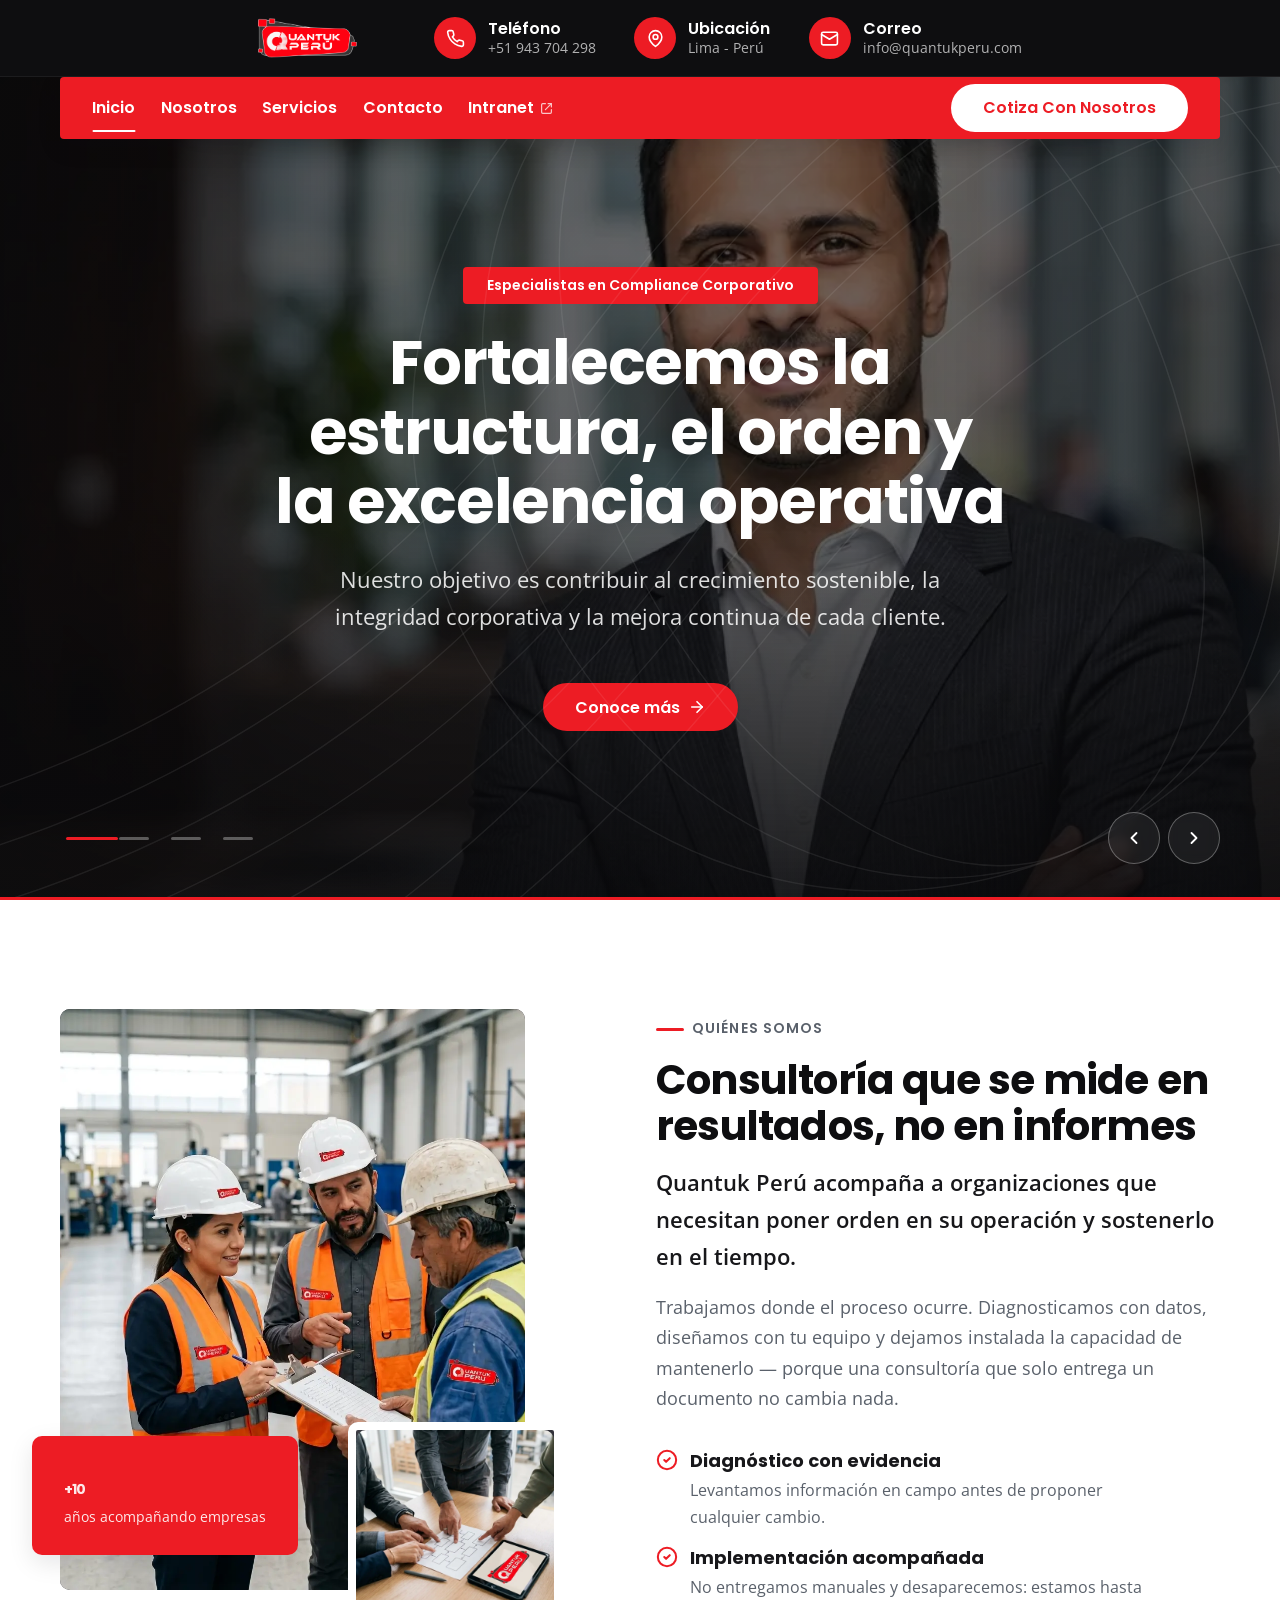
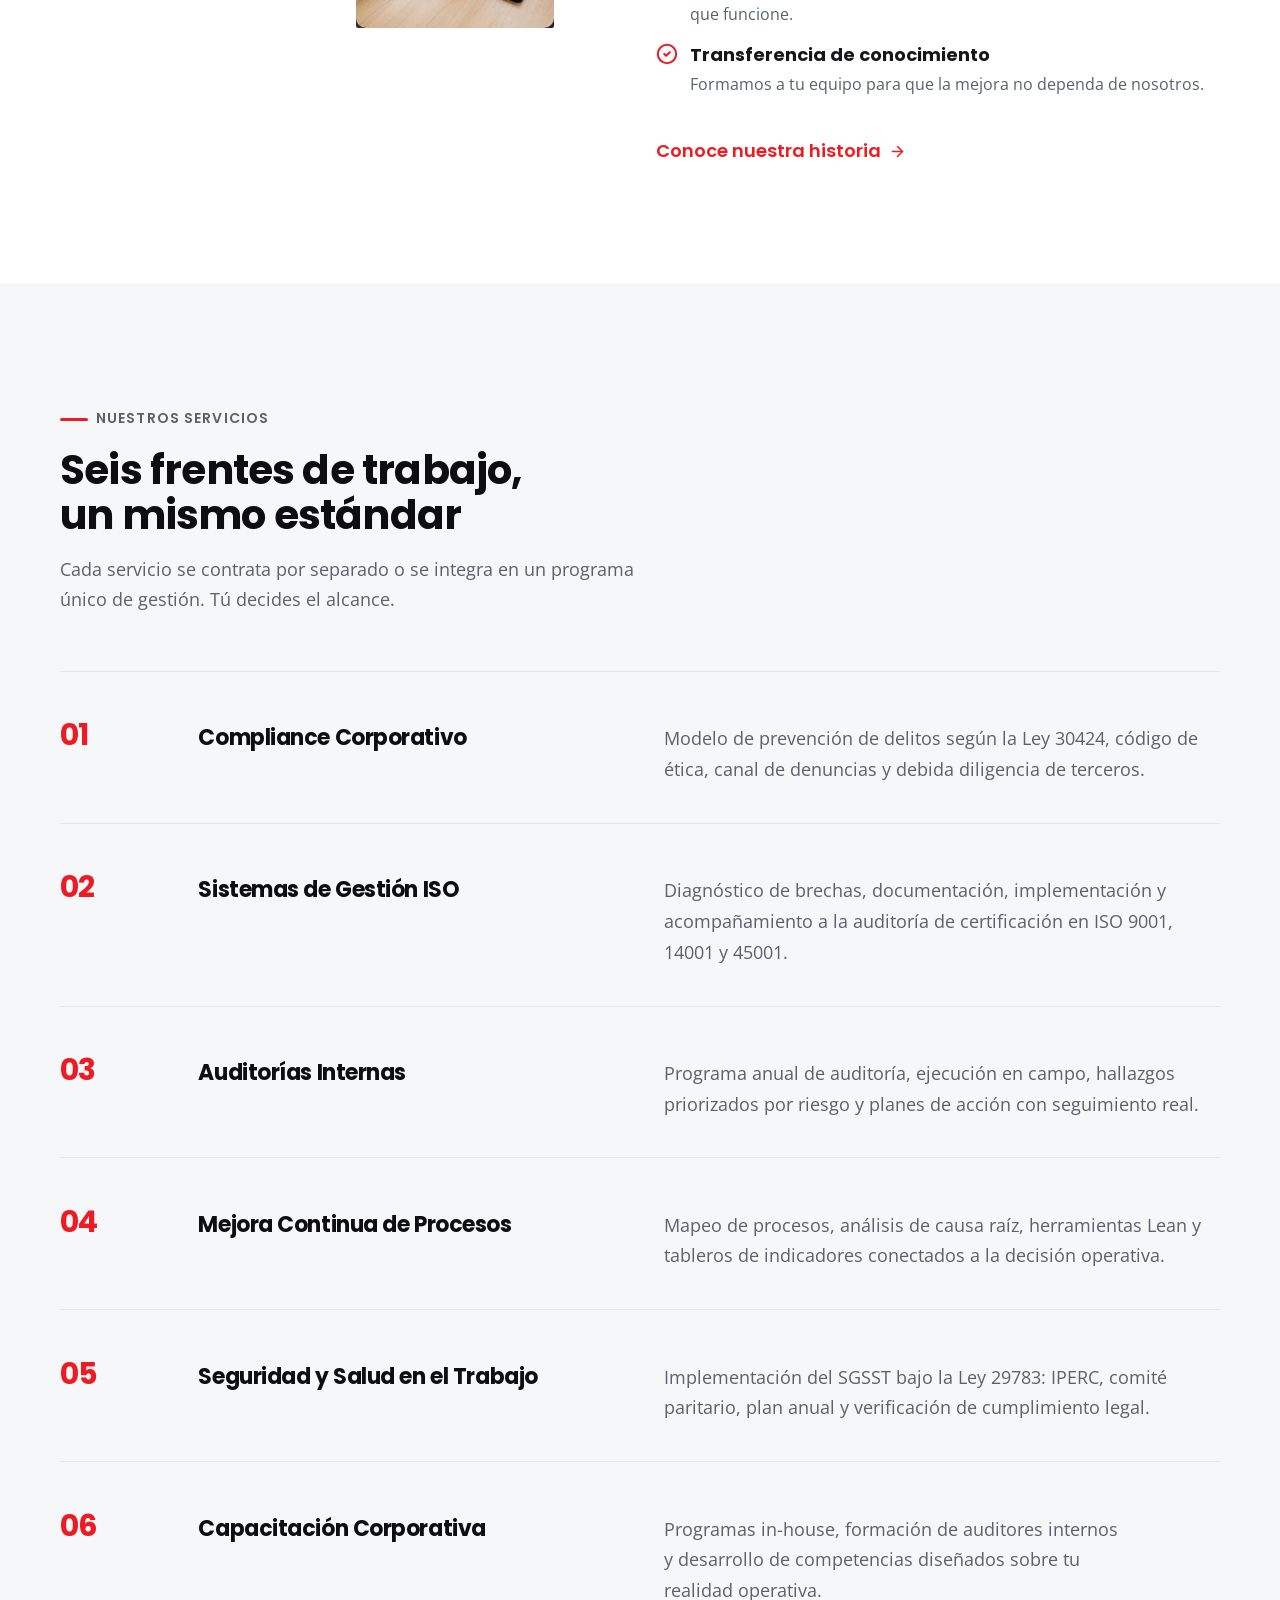
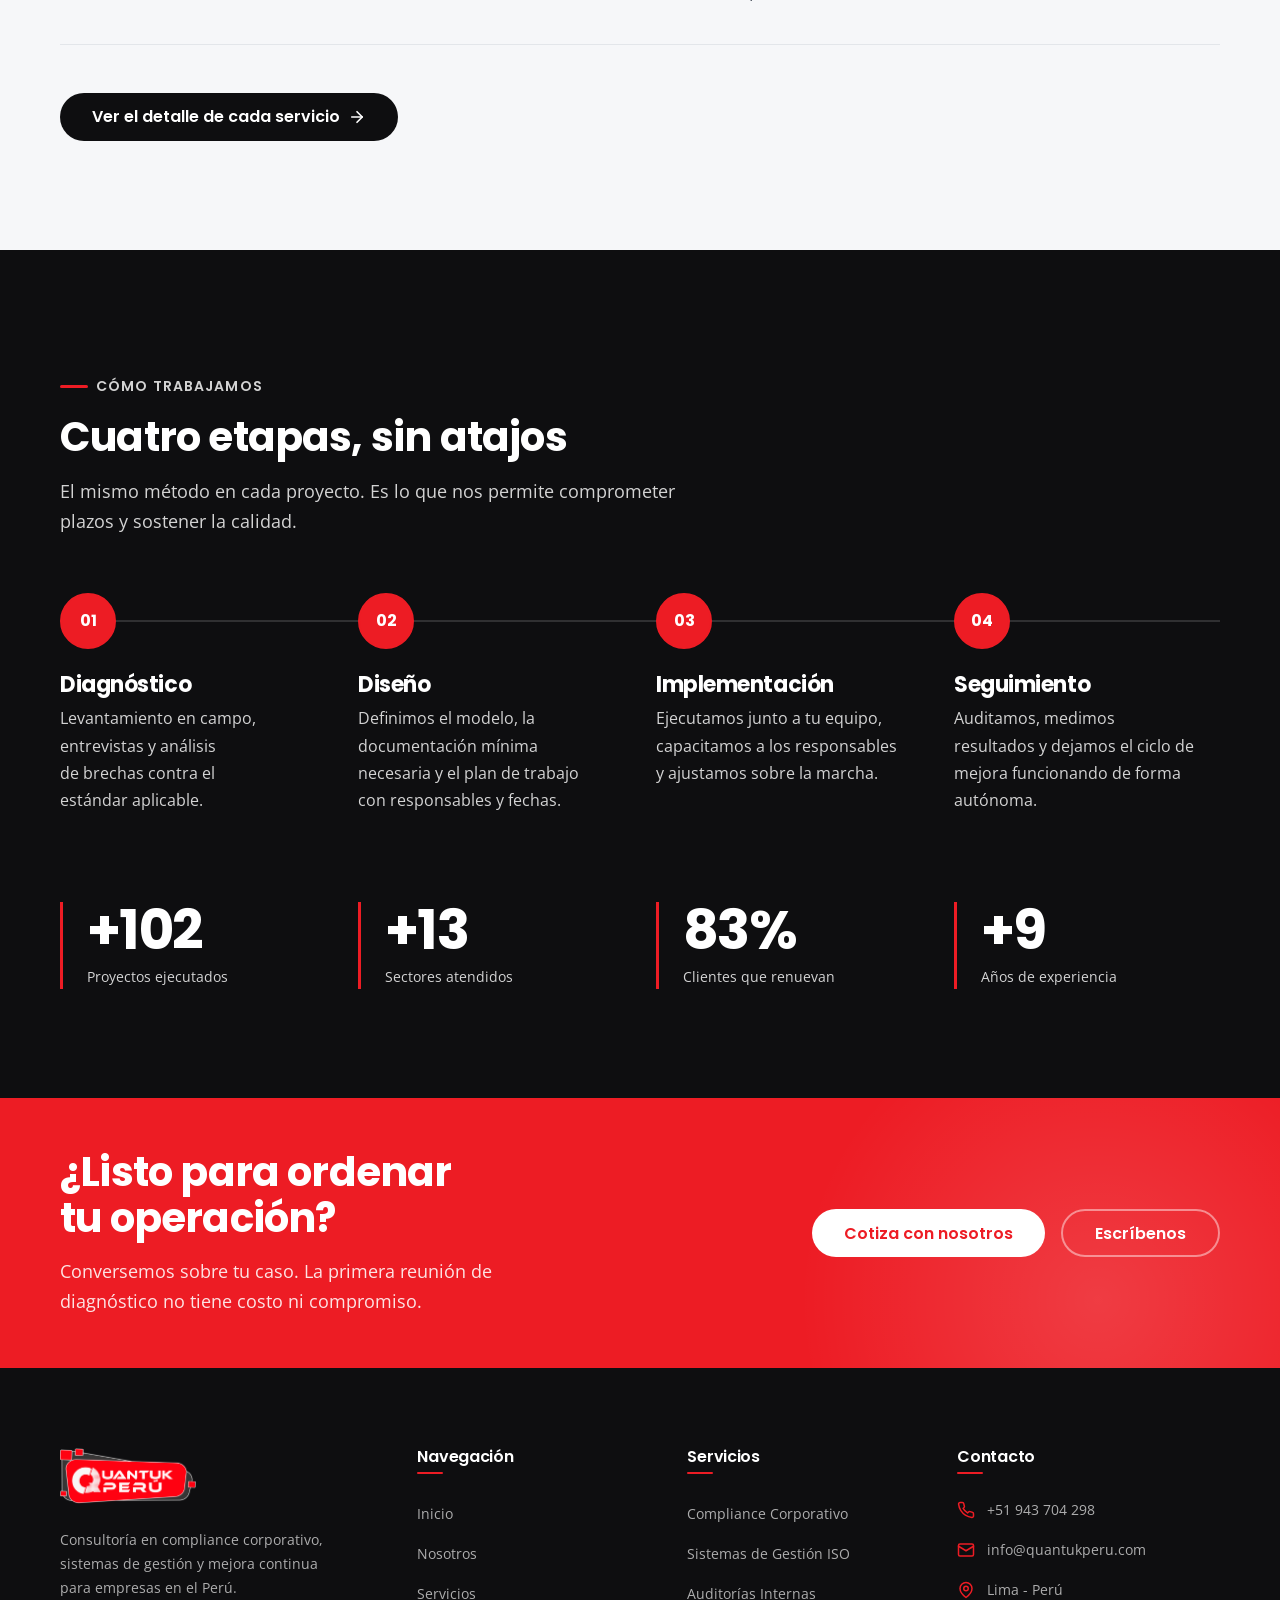
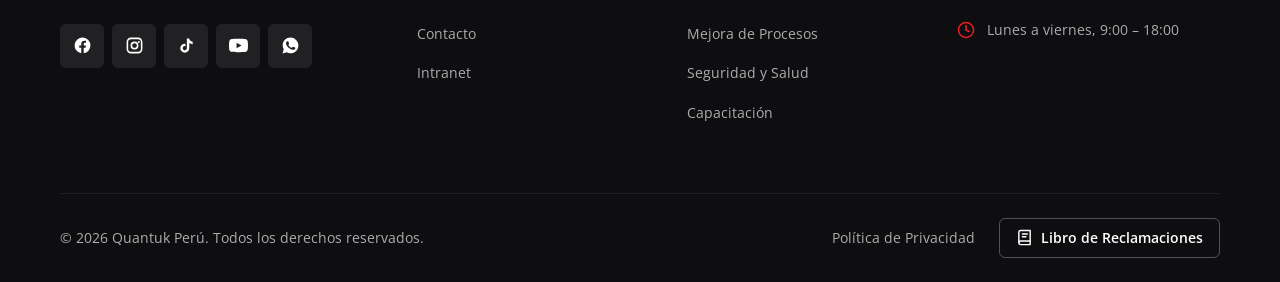
==== commit 33c5d85e: "fix: corregir la cuenta de TikTok Apuntaba a @somosumakagropecuaria, de otra marca. La cuenta correc" ====
--- a/index.html
+++ b/index.html
@@ -78,7 +78,7 @@
   "sameAs": [
     "https://www.facebook.com/somosquantukperu",
     "https://www.instagram.com/somosquantukperu/",
-    "https://www.tiktok.com/@somosumakagropecuaria",
+    "https://www.tiktok.com/@somosquantukperu",
     "https://www.youtube.com/@somosquantukperu"
   ],
   "areaServed": { "@type": "Country", "name": "Perú" },
@@ -583,7 +583,7 @@
           <a href="https://www.instagram.com/somosquantukperu/" target="_blank" rel="noopener noreferrer" aria-label="Instagram de Quantuk Perú">
             <svg viewBox="0 0 24 24" aria-hidden="true"><use href="#i-instagram"></use></svg>
           </a>
-          <a href="https://www.tiktok.com/@somosumakagropecuaria" target="_blank" rel="noopener noreferrer" aria-label="TikTok de Quantuk Perú">
+          <a href="https://www.tiktok.com/@somosquantukperu" target="_blank" rel="noopener noreferrer" aria-label="TikTok de Quantuk Perú">
             <svg viewBox="0 0 24 24" aria-hidden="true"><use href="#i-tiktok"></use></svg>
           </a>
           <a href="https://www.youtube.com/@somosquantukperu" target="_blank" rel="noopener noreferrer" aria-label="YouTube de Quantuk Perú">
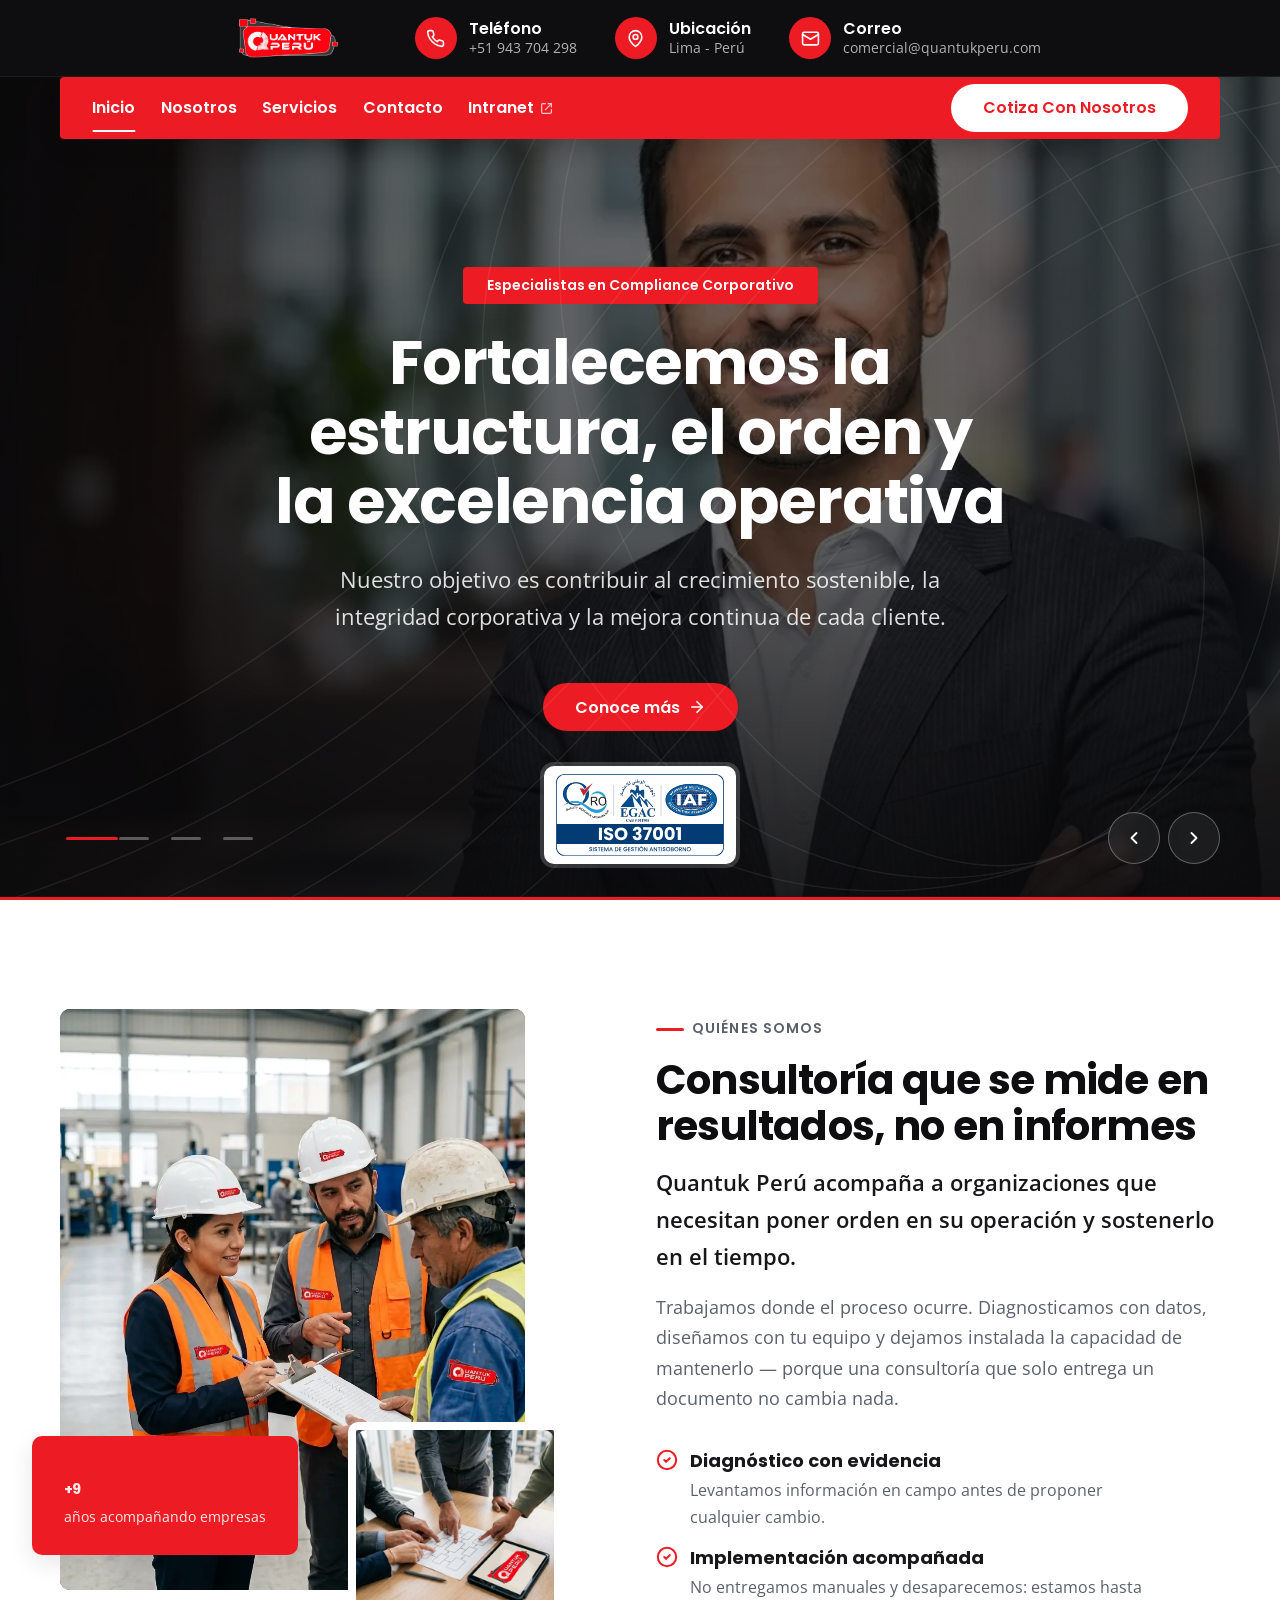
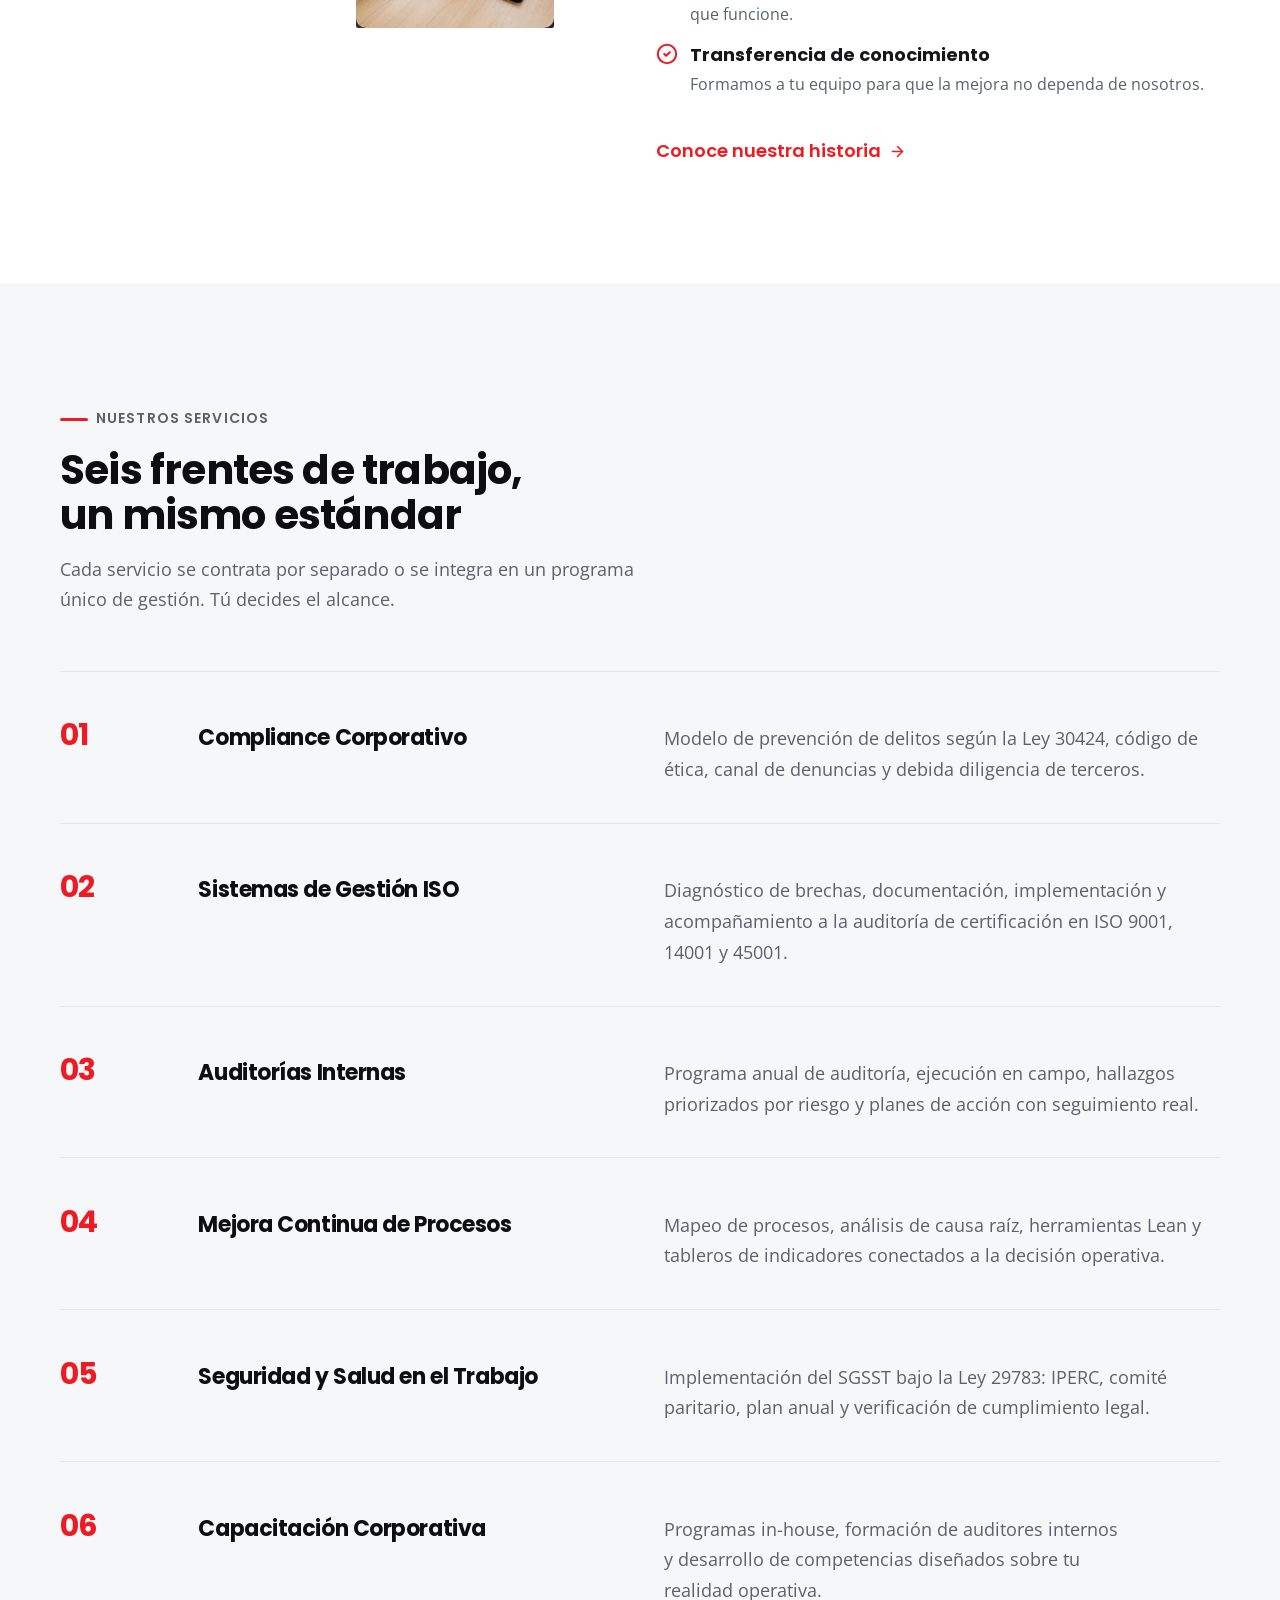
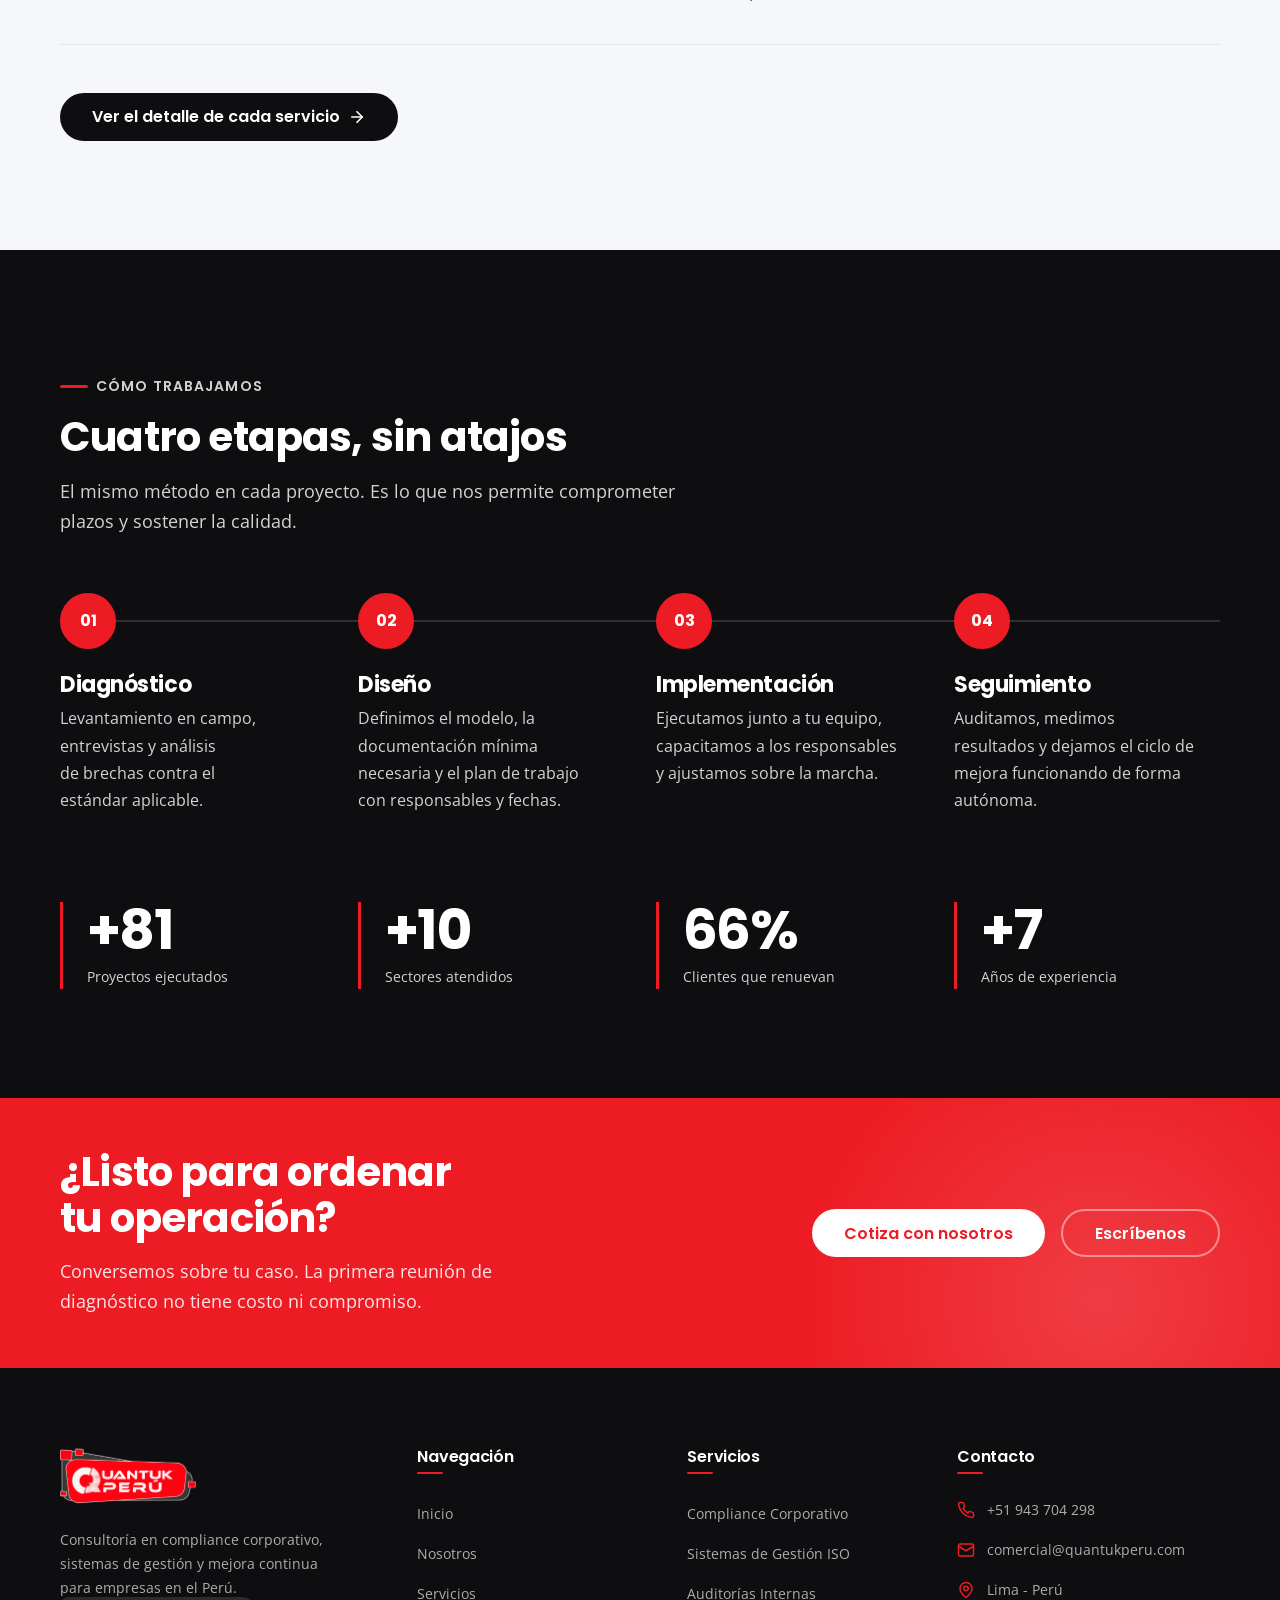
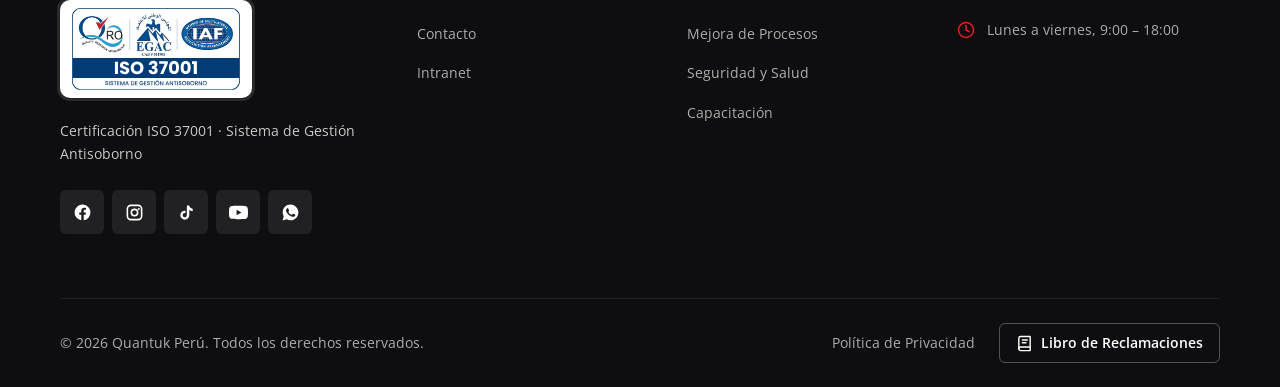
==== commit 51995210: "feat: add ISO 37001 certification badge to hero and footer" ====
--- a/index.html
+++ b/index.html
@@ -63,7 +63,7 @@
   "logo": "https://quantukperu.com/assets/imagen/LOGO ORIGINAL.png",
   "image": "https://quantukperu.com/assets/imagen/og/og-image.png",
   "telephone": "+51943704298",
-  "email": "info@quantukperu.com",
+  "email": "comercial@quantukperu.com",
   "priceRange": "$$",
   "address": {
     "@type": "PostalAddress",
@@ -158,7 +158,7 @@
           <span class="topbar__icon" aria-hidden="true"><svg viewBox="0 0 24 24"><use href="#i-mail"></use></svg></span>
           <span class="topbar__meta">
             <span class="topbar__label">Correo</span>
-            <a class="topbar__value" href="mailto:info@quantukperu.com">info@quantukperu.com</a>
+            <a class="topbar__value" href="mailto:comercial@quantukperu.com">comercial@quantukperu.com</a>
           </span>
         </li>
       </ul>
@@ -224,7 +224,7 @@
 
   <div class="drawer__contacts">
     <a href="tel:+51943704298"><svg viewBox="0 0 24 24" aria-hidden="true"><use href="#i-phone"></use></svg> +51 943 704 298</a>
-    <a href="mailto:info@quantukperu.com"><svg viewBox="0 0 24 24" aria-hidden="true"><use href="#i-mail"></use></svg> info@quantukperu.com</a>
+    <a href="mailto:comercial@quantukperu.com"><svg viewBox="0 0 24 24" aria-hidden="true"><use href="#i-mail"></use></svg> comercial@quantukperu.com</a>
     <span><svg viewBox="0 0 24 24" aria-hidden="true"><use href="#i-pin"></use></svg> Lima - Perú</span>
   </div>
 </aside>
@@ -341,6 +341,11 @@
         <ellipse cx="620" cy="430" rx="270" ry="330" transform="rotate(-24 620 430)"/>
         <ellipse cx="620" cy="430" rx="200" ry="330" transform="rotate(-24 620 430)"/>
       </svg>
+    </div>
+
+    <!-- Sello de certificación: placa blanca fija sobre las fotos del carrusel -->
+    <div class="hero__cert">
+      <img src="assets/imagen/certificaciones/iso-37001-antisoborno.svg" alt="Certificación ISO 37001 – Sistema de Gestión Antisoborno" width="168" height="82" decoding="async">
     </div>
 
     <!-- Controles -->
@@ -576,6 +581,10 @@
       <div class="site-footer__brand">
         <img src="assets/imagen/LOGO ORIGINAL.png" alt="Quantuk Perú" width="168" height="56">
         <p>Consultoría en compliance corporativo, sistemas de gestión y mejora continua para empresas en el Perú.</p>
+        <figure class="footer-cert">
+          <span class="footer-cert__plate"><img src="assets/imagen/certificaciones/iso-37001-antisoborno.svg" alt="Certificación ISO 37001 – Sistema de Gestión Antisoborno" width="168" height="82" loading="lazy" decoding="async"></span>
+          <figcaption>Certificación ISO 37001 &middot; Sistema de Gestión Antisoborno</figcaption>
+        </figure>
         <div class="footer-social">
           <a href="https://www.facebook.com/somosquantukperu" target="_blank" rel="noopener noreferrer" aria-label="Facebook de Quantuk Perú">
             <svg viewBox="0 0 24 24" aria-hidden="true"><use href="#i-facebook"></use></svg>
@@ -627,7 +636,7 @@
           </li>
           <li>
             <svg viewBox="0 0 24 24" aria-hidden="true"><use href="#i-mail"></use></svg>
-            <a href="mailto:info@quantukperu.com">info@quantukperu.com</a>
+            <a href="mailto:comercial@quantukperu.com">comercial@quantukperu.com</a>
           </li>
           <li>
             <svg viewBox="0 0 24 24" aria-hidden="true"><use href="#i-pin"></use></svg>
--- a/assets/css/layout.css
+++ b/assets/css/layout.css
@@ -635,6 +635,33 @@
   max-width: 34ch;
 }
 
+/* Sello ISO 37001: placa blanca para conservar el azul y los logos de
+   acreditación legibles sobre el fondo oscuro del footer. */
+.footer-cert {
+  margin: 0 0 var(--space-md);
+}
+
+.footer-cert__plate {
+  display: inline-block;
+  padding: 8px 12px;
+  background-color: var(--white);
+  border-radius: var(--radius-md);
+  box-shadow: var(--shadow-sm), 0 0 0 3px rgba(255, 255, 255, 0.12);
+}
+
+.footer-cert img {
+  display: block;
+  width: 168px;
+  height: auto;
+  margin: 0;
+}
+
+.footer-cert figcaption {
+  margin-top: var(--space-xs);
+  font-size: var(--text-sm);
+  color: rgba(255, 255, 255, 0.78);
+}
+
 .footer-title {
   font-family: var(--font-heading);
   font-size: var(--text-base);
--- a/assets/css/components.css
+++ b/assets/css/components.css
@@ -1345,3 +1345,62 @@
     transform: none;
   }
 }
+
+/* --------------------------------------------------------------------------
+   Sello ISO 37001 en el hero
+   El sello es azul sobre transparente: sobre la foto oscura pierde
+   contraste, así que va sobre una placa blanca. Es una pieza fija del hero
+   (no cambia con las diapositivas), centrada sobre el eje del carrusel.
+   -------------------------------------------------------------------------- */
+.hero__cert {
+  position: absolute;
+  left: 50%;
+  bottom: clamp(1.5rem, 4vh, 3rem);
+  z-index: var(--z-raised);
+  padding: 8px 12px;
+  background-color: var(--white);
+  border-radius: var(--radius-md);
+  box-shadow: var(--shadow-md), 0 0 0 4px rgba(255, 255, 255, 0.18);
+  transform: translateX(-50%);
+  animation: hero-cert-in var(--dur-reveal) var(--ease-out) 600ms both;
+}
+
+.hero__cert img {
+  display: block;
+  width: 168px;
+  height: auto;
+}
+
+@keyframes hero-cert-in {
+  from {
+    opacity: 0;
+    transform: translate(-50%, 14px);
+  }
+  to {
+    opacity: 1;
+    transform: translate(-50%, 0);
+  }
+}
+
+/* Con la topbar fuera y controles más justos, el sello sube sobre la fila
+   de controles y el contenido reserva ese espacio. */
+@media (max-width: 900px) {
+  .hero__cert {
+    bottom: calc(clamp(1.5rem, 4vh, 3rem) + 52px + var(--space-sm));
+    padding: 6px 10px;
+  }
+
+  .hero__cert img {
+    width: 132px;
+  }
+
+  .hero__slide .hero__content {
+    padding-bottom: 11rem;
+  }
+}
+
+@media (prefers-reduced-motion: reduce) {
+  .hero__cert {
+    animation: none;
+  }
+}
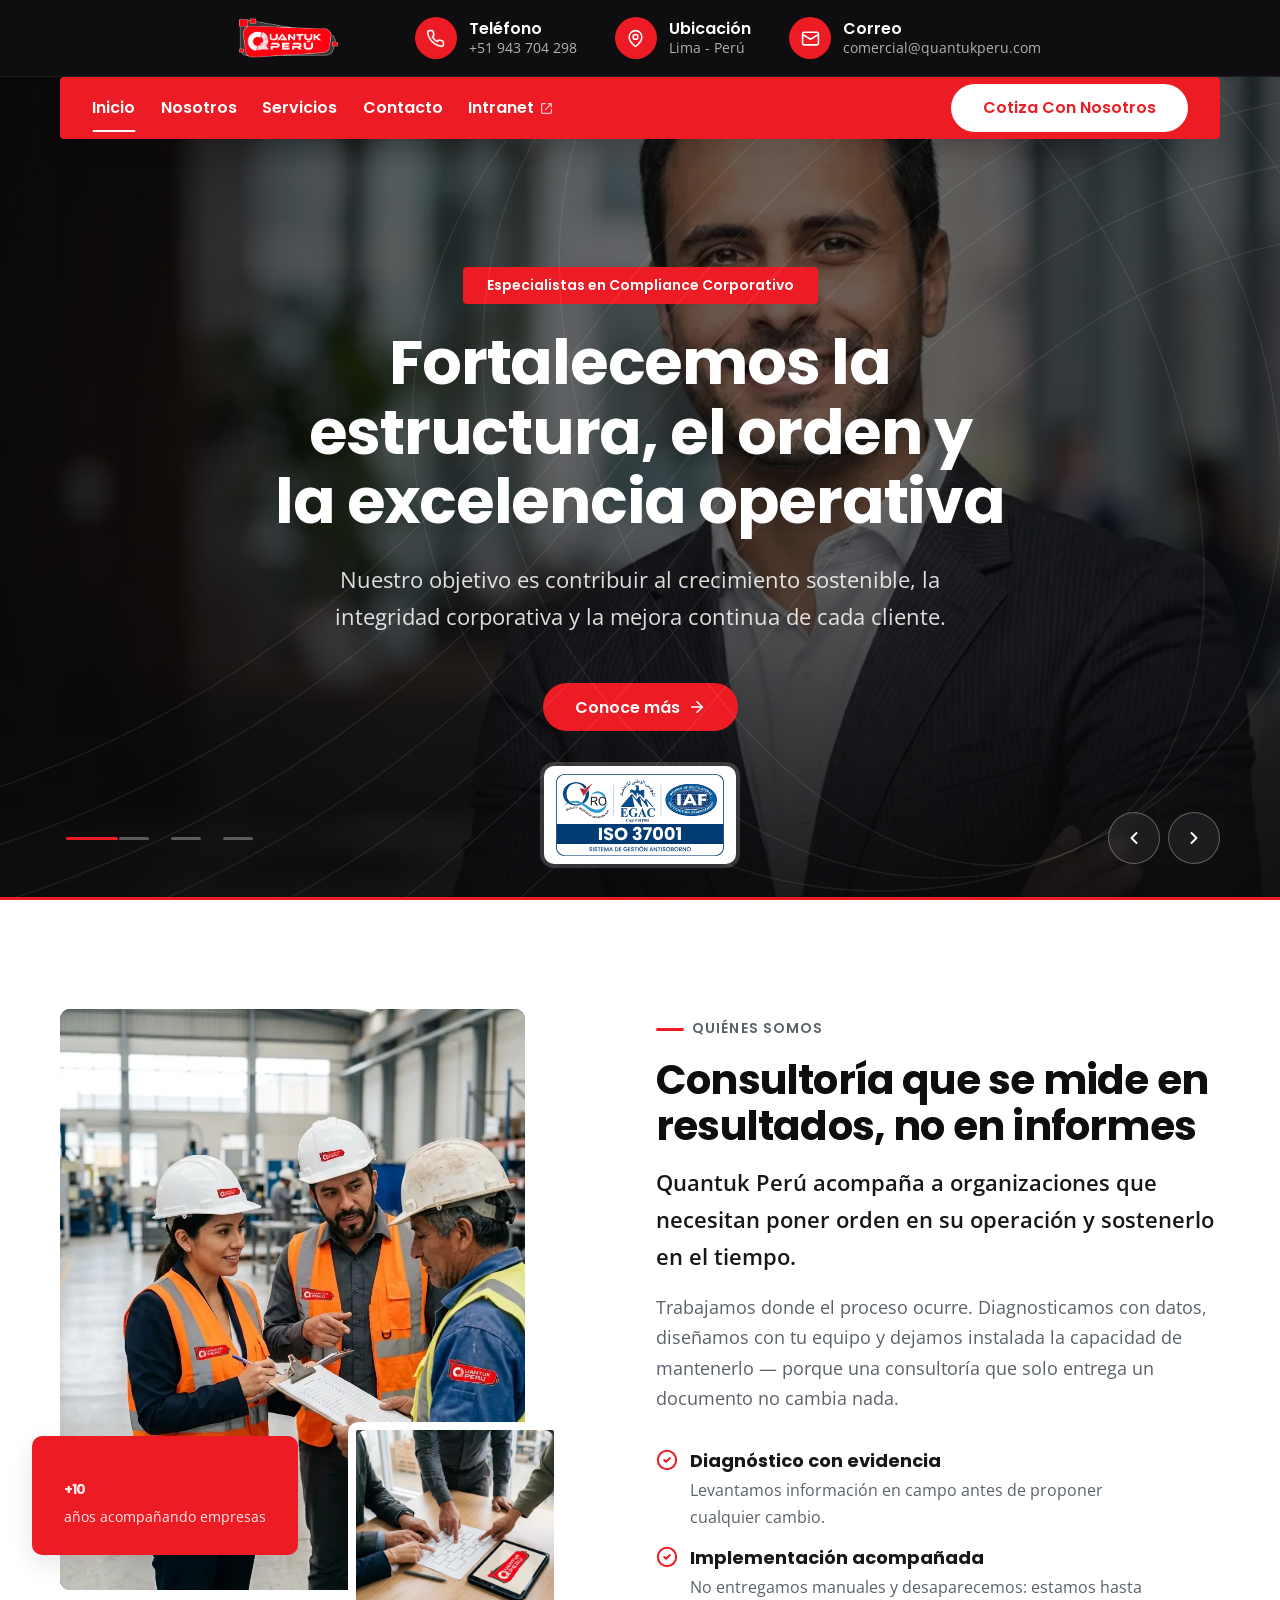
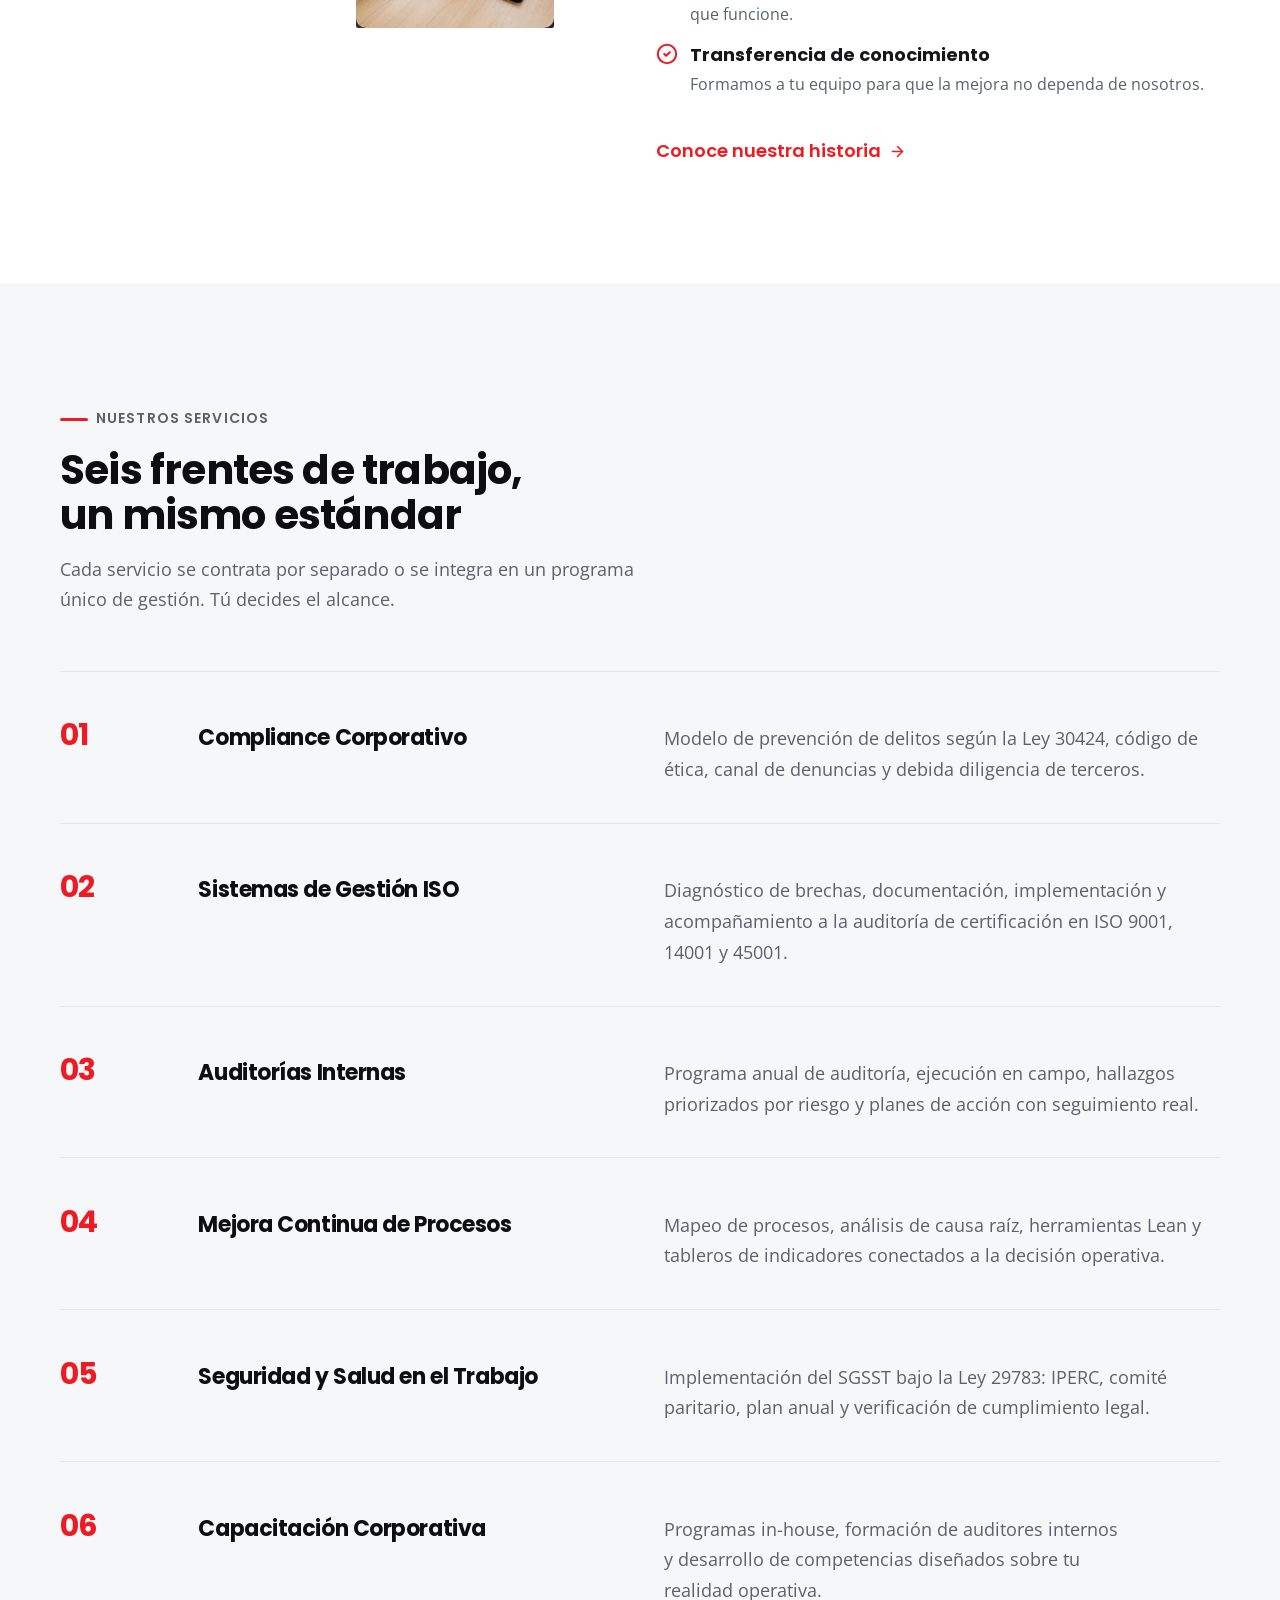
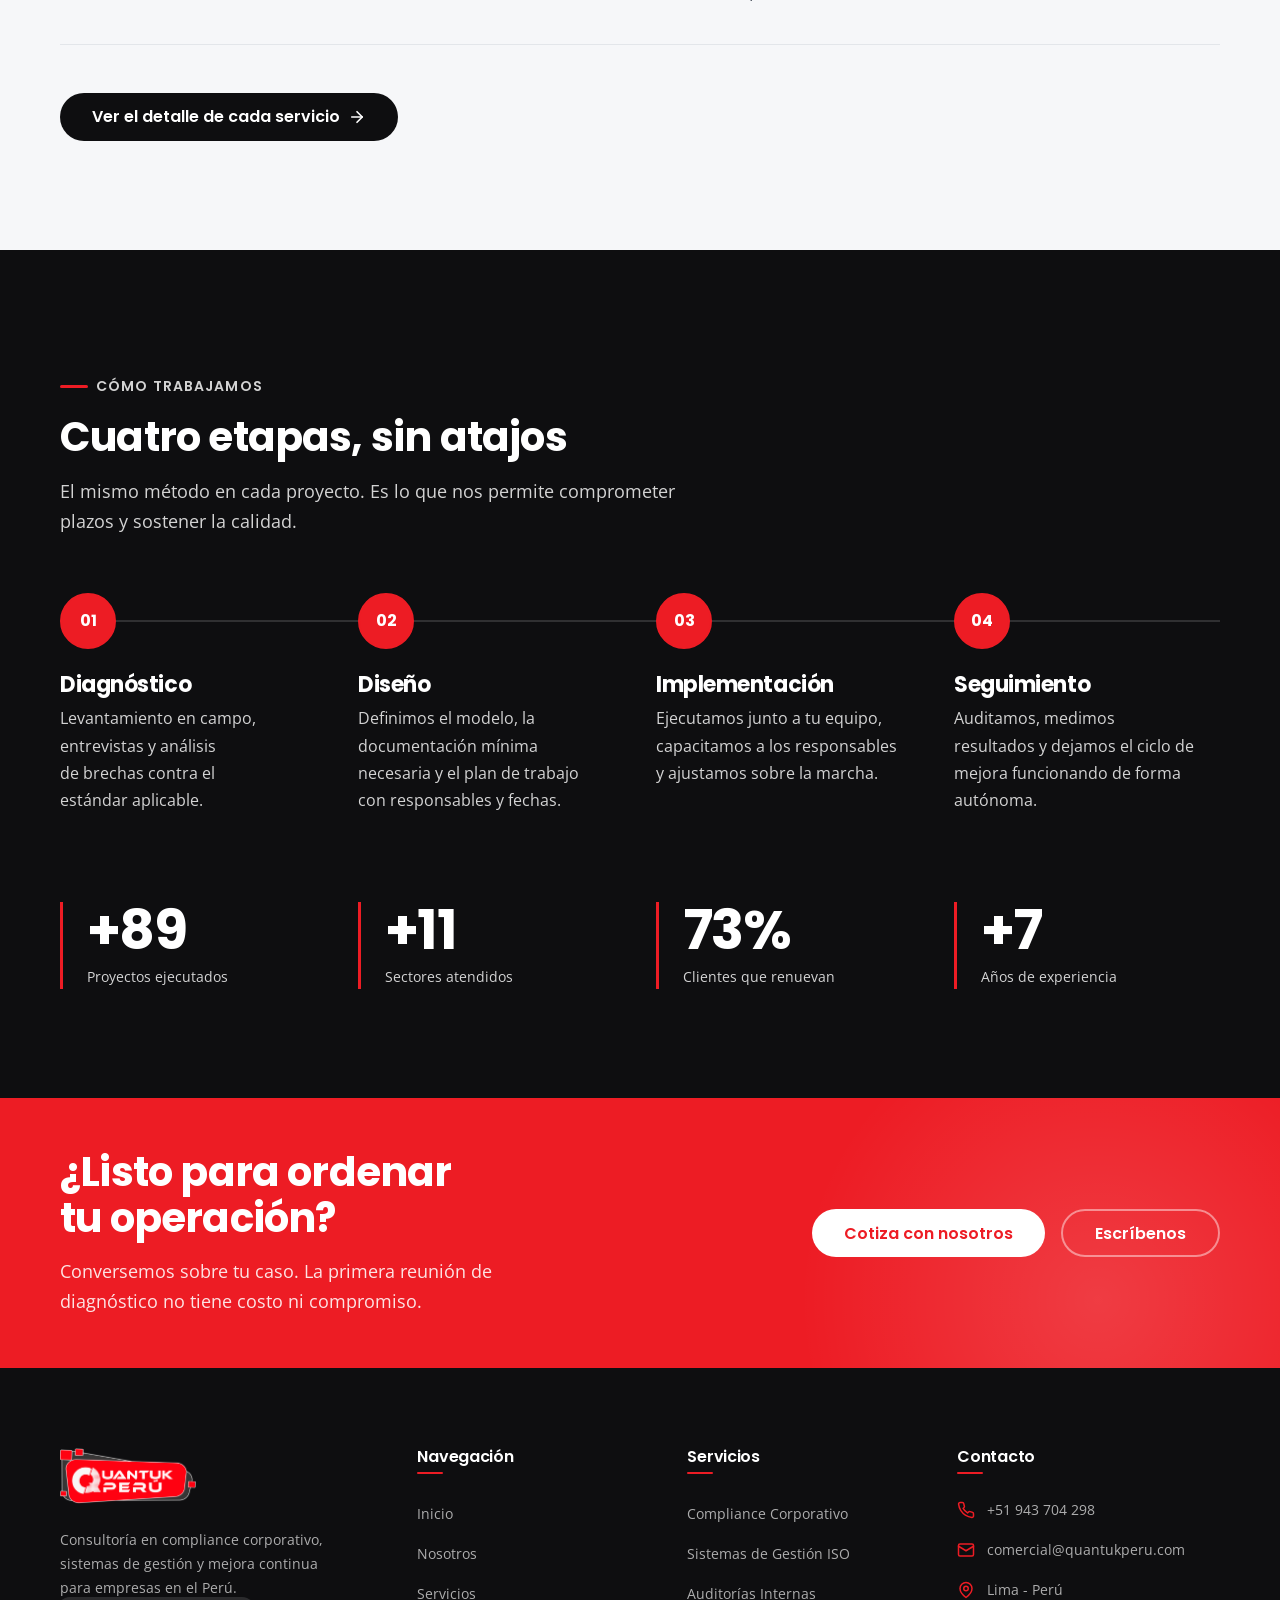
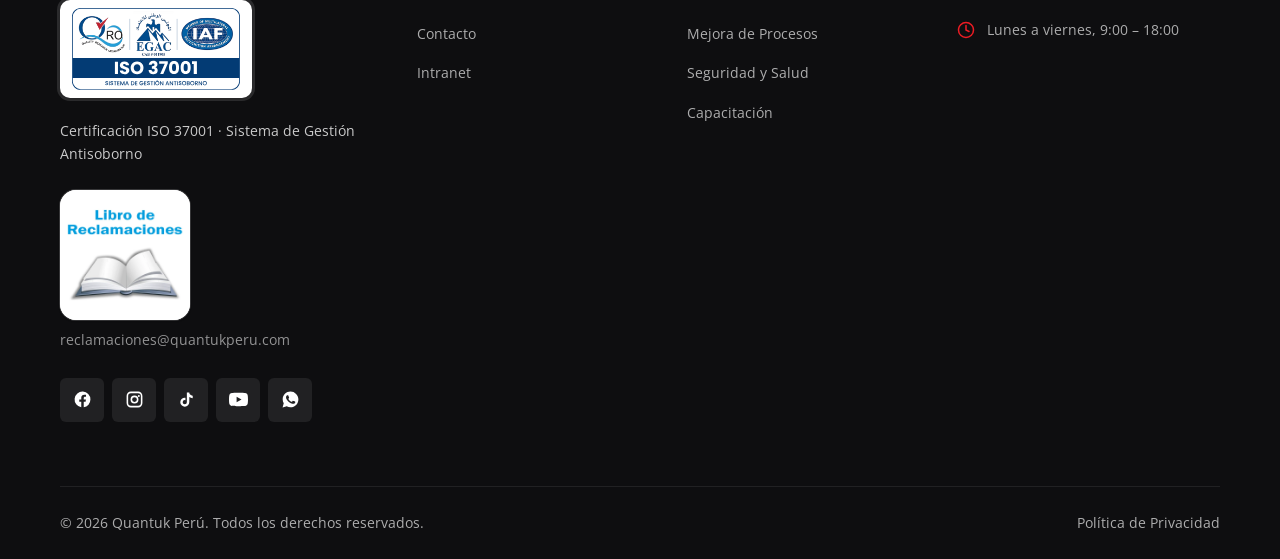
==== commit e2ba98f4: "feat(reclamaciones): add hCaptcha, footer card and anti-spam hardening" ====
--- a/index.html
+++ b/index.html
@@ -585,6 +585,15 @@
           <span class="footer-cert__plate"><img src="assets/imagen/certificaciones/iso-37001-antisoborno.svg" alt="Certificación ISO 37001 – Sistema de Gestión Antisoborno" width="168" height="82" loading="lazy" decoding="async"></span>
           <figcaption>Certificación ISO 37001 &middot; Sistema de Gestión Antisoborno</figcaption>
         </figure>
+        <div class="footer-lr-card">
+          <a class="footer-lr-card__link" href="/libro-de-reclamaciones">
+            <picture>
+              <source srcset="assets/imagen/libro-reclamaciones-card.webp" type="image/webp">
+              <img src="assets/imagen/libro-reclamaciones-card.png" alt="Libro de Reclamaciones virtual – INDECOPI" width="600" height="600" loading="lazy" decoding="async">
+            </picture>
+          </a>
+          <a class="footer-lr-card__mail" href="mailto:reclamaciones@quantukperu.com">reclamaciones@quantukperu.com</a>
+        </div>
         <div class="footer-social">
           <a href="https://www.facebook.com/somosquantukperu" target="_blank" rel="noopener noreferrer" aria-label="Facebook de Quantuk Perú">
             <svg viewBox="0 0 24 24" aria-hidden="true"><use href="#i-facebook"></use></svg>
@@ -653,7 +662,7 @@
 
     <div class="site-footer__bottom">
       <p>&copy; <span data-year>2026</span> Quantuk Perú. Todos los derechos reservados.</p>
-      <p class="site-footer__legal"><a href="/privacidad">Política de Privacidad</a><a class="footer-lr" href="/libro-de-reclamaciones"><svg viewBox="0 0 24 24" aria-hidden="true"><use href="#i-book"></use></svg>Libro de Reclamaciones</a></p>
+      <p class="site-footer__legal"><a href="/privacidad">Política de Privacidad</a></p>
     </div>
   </div>
 </footer>
--- a/assets/css/layout.css
+++ b/assets/css/layout.css
@@ -635,6 +635,61 @@
   max-width: 34ch;
 }
 
+/* Tarjeta del Libro de Reclamaciones (pie de página) */
+.footer-lr-card {
+  margin: 0 0 var(--space-md);
+}
+
+.footer-lr-card__link {
+  display: block;
+  width: 130px;
+  overflow: hidden;
+  border-radius: 1rem;
+  background-color: var(--white);
+  box-shadow: var(--shadow-sm), 0 0 0 1px rgba(255, 255, 255, 0.18);
+  transition: transform var(--dur-fast) var(--ease-out),
+    box-shadow var(--dur-fast) var(--ease-out);
+}
+
+.footer-lr-card__link:hover {
+  transform: translateY(-2px);
+  box-shadow: 0 10px 24px rgba(0, 0, 0, 0.35), 0 0 0 1px rgba(255, 255, 255, 0.3);
+}
+
+.footer-lr-card__link picture,
+.site-footer__brand .footer-lr-card__link img {
+  display: block;
+}
+
+.site-footer__brand .footer-lr-card__link img {
+  width: 100%;
+  height: auto;
+  margin: 0;
+  object-fit: cover;
+  border-radius: inherit;
+}
+
+.footer-lr-card__mail {
+  display: inline-block;
+  margin-top: var(--space-2xs);
+  font-size: var(--text-sm);
+  color: rgba(255, 255, 255, 0.55);
+  overflow-wrap: anywhere;
+}
+
+.footer-lr-card__mail:hover {
+  color: var(--white);
+}
+
+@media (prefers-reduced-motion: reduce) {
+  .footer-lr-card__link {
+    transition: none;
+  }
+  .footer-lr-card__link:hover {
+    transform: none;
+  }
+}
+
 /* Sello ISO 37001: placa blanca para conservar el azul y los logos de
    acreditación legibles sobre el fondo oscuro del footer. */
 .footer-cert {
